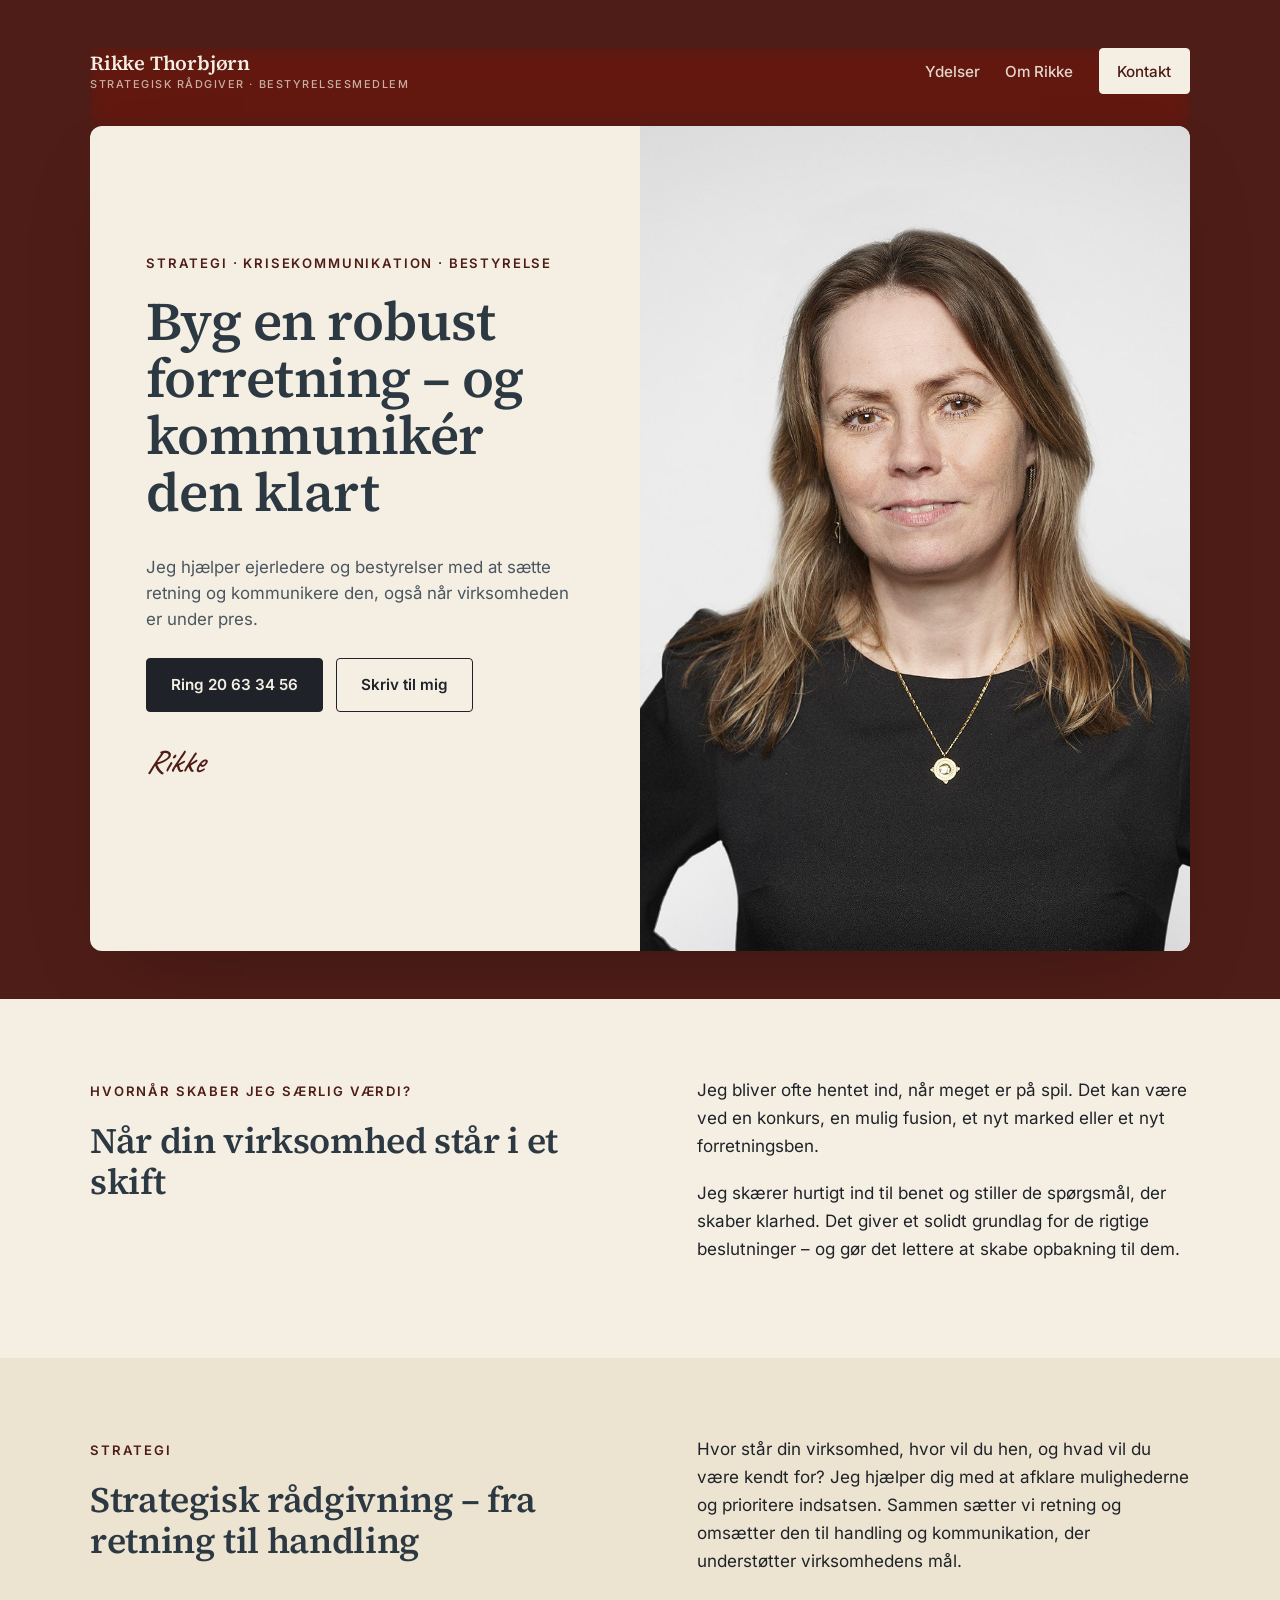
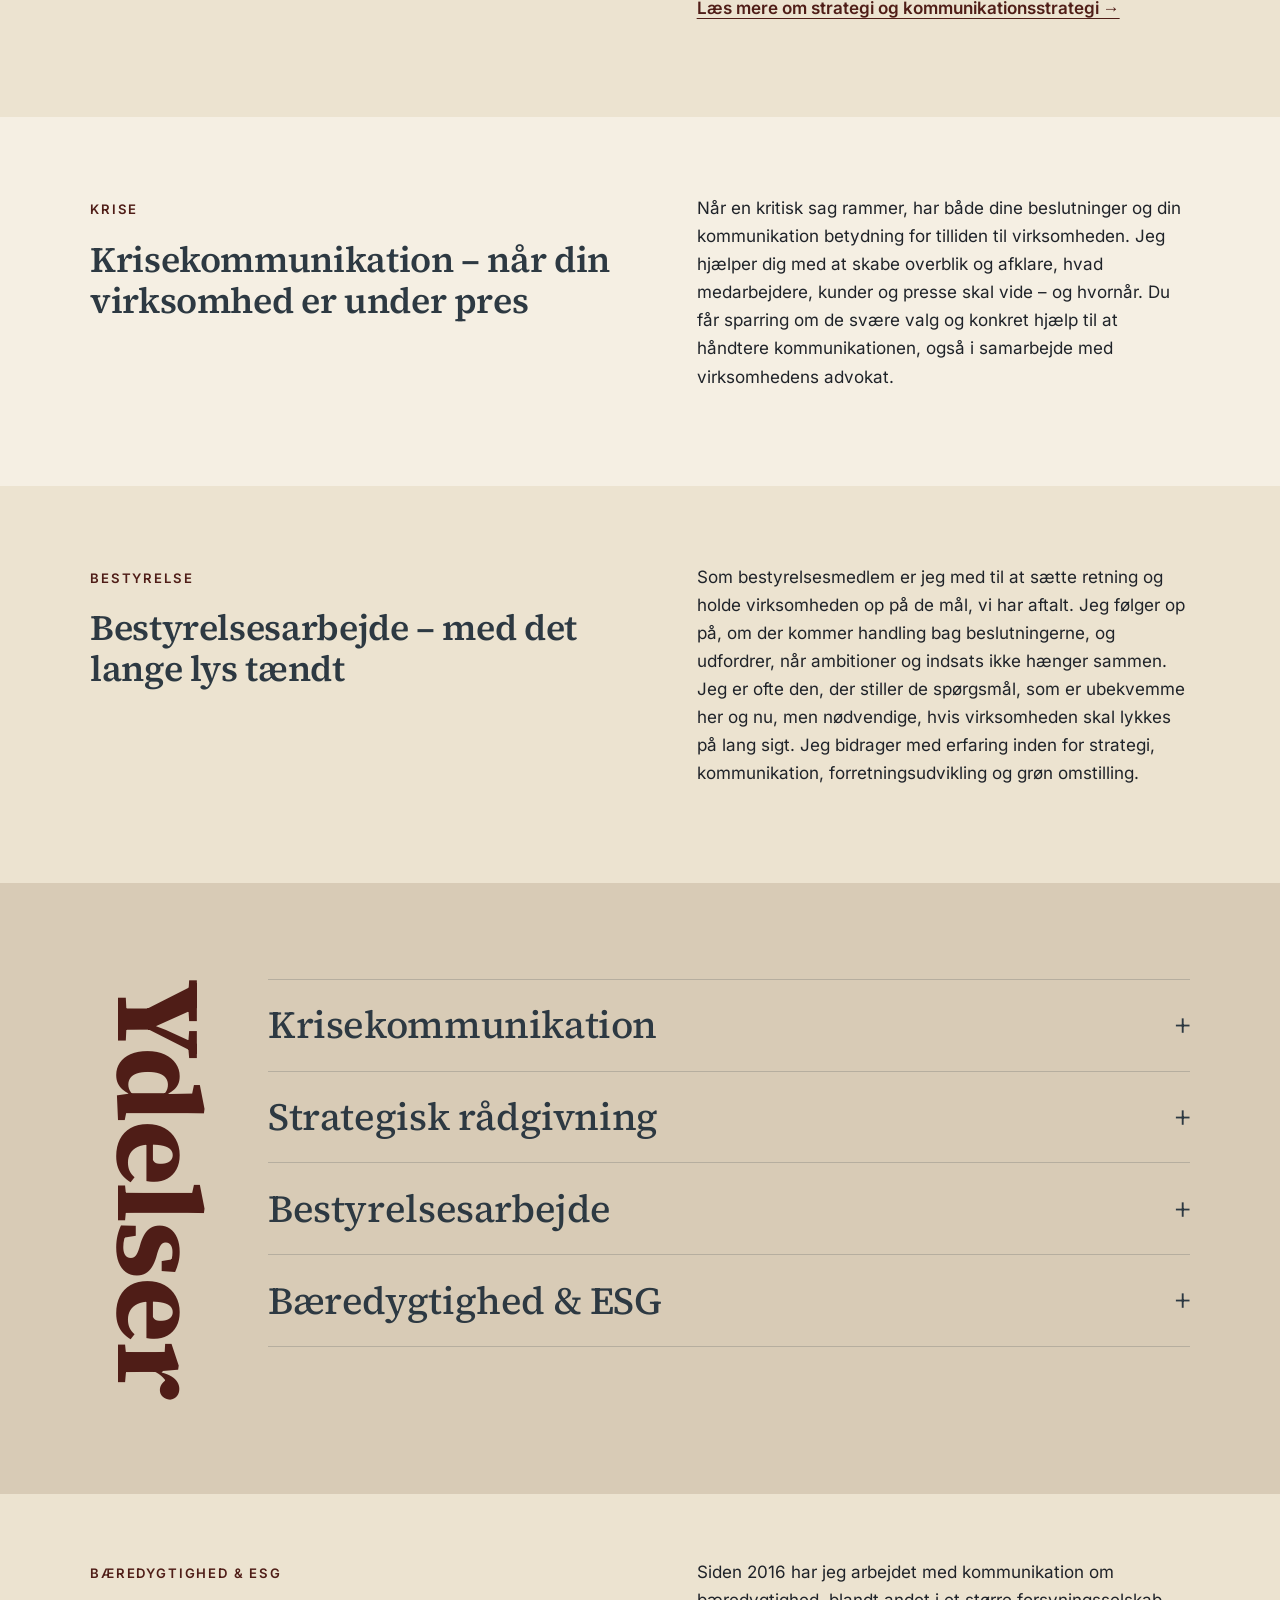
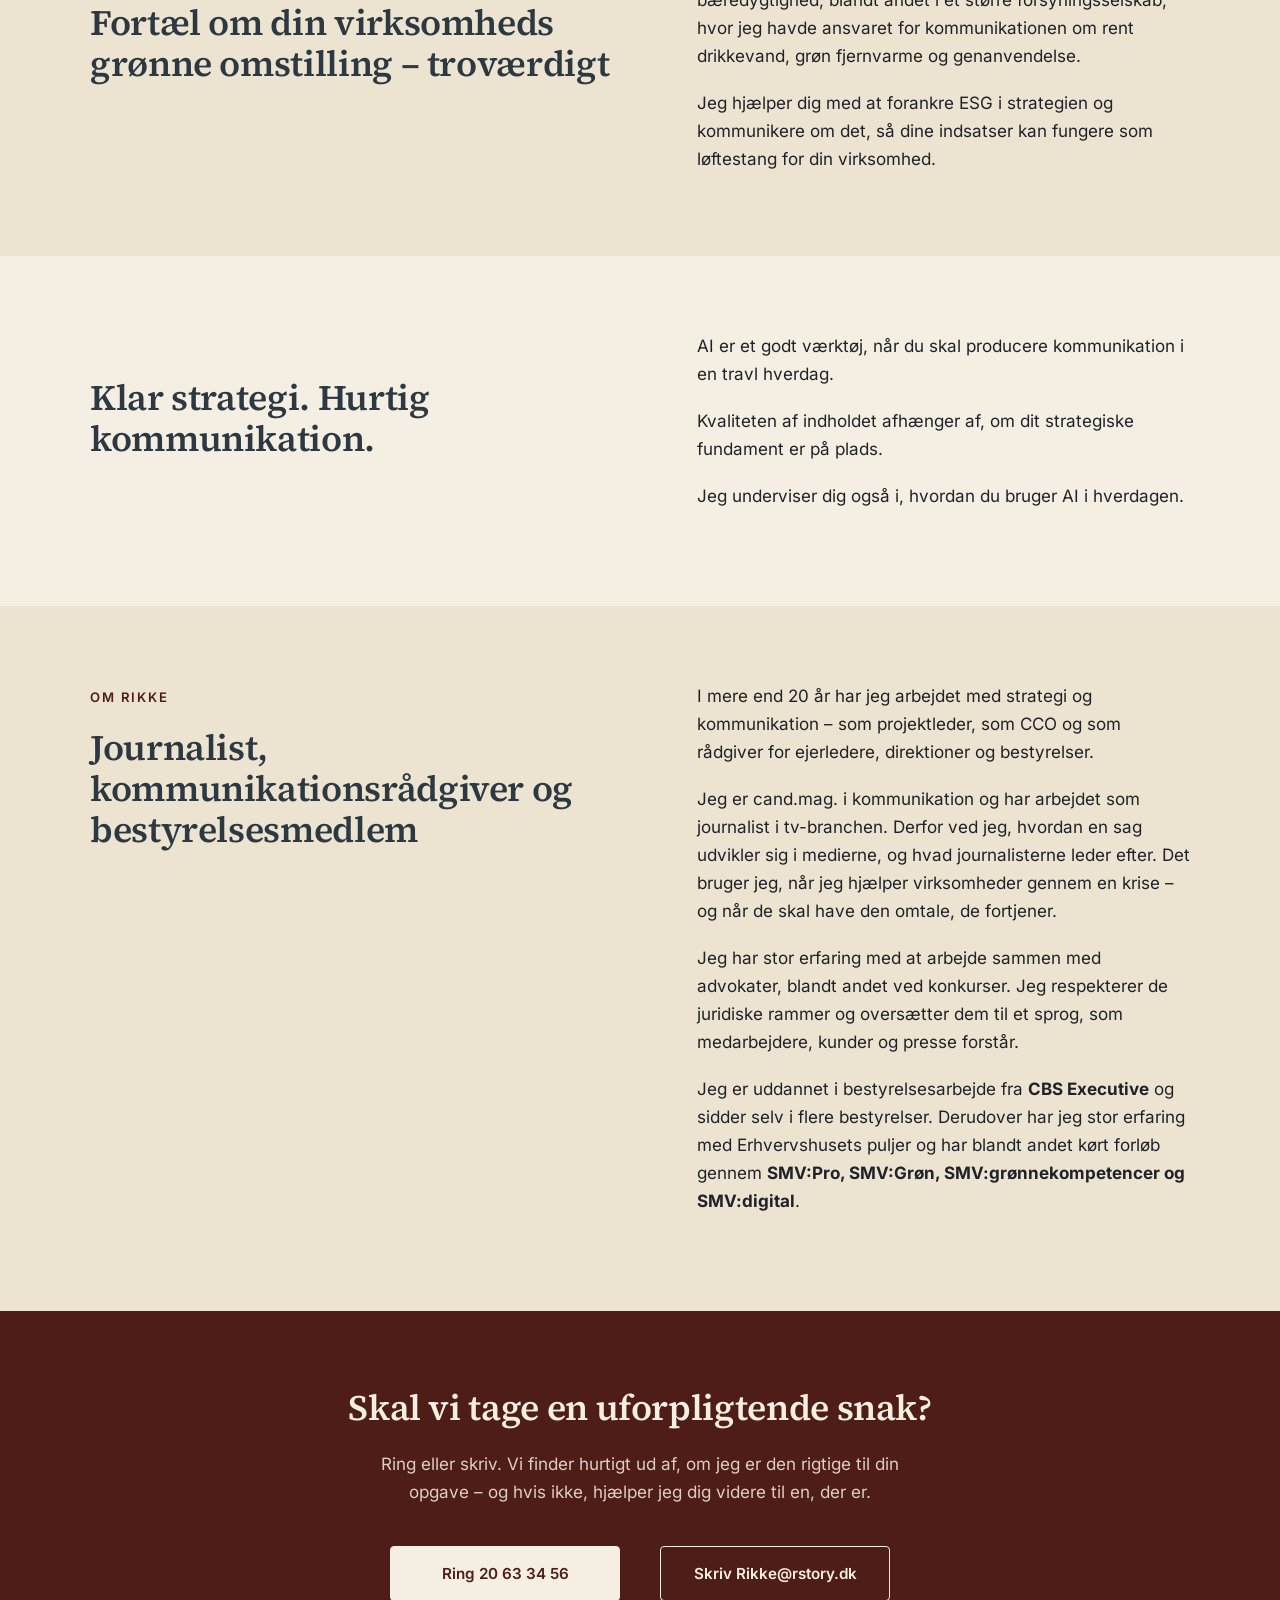
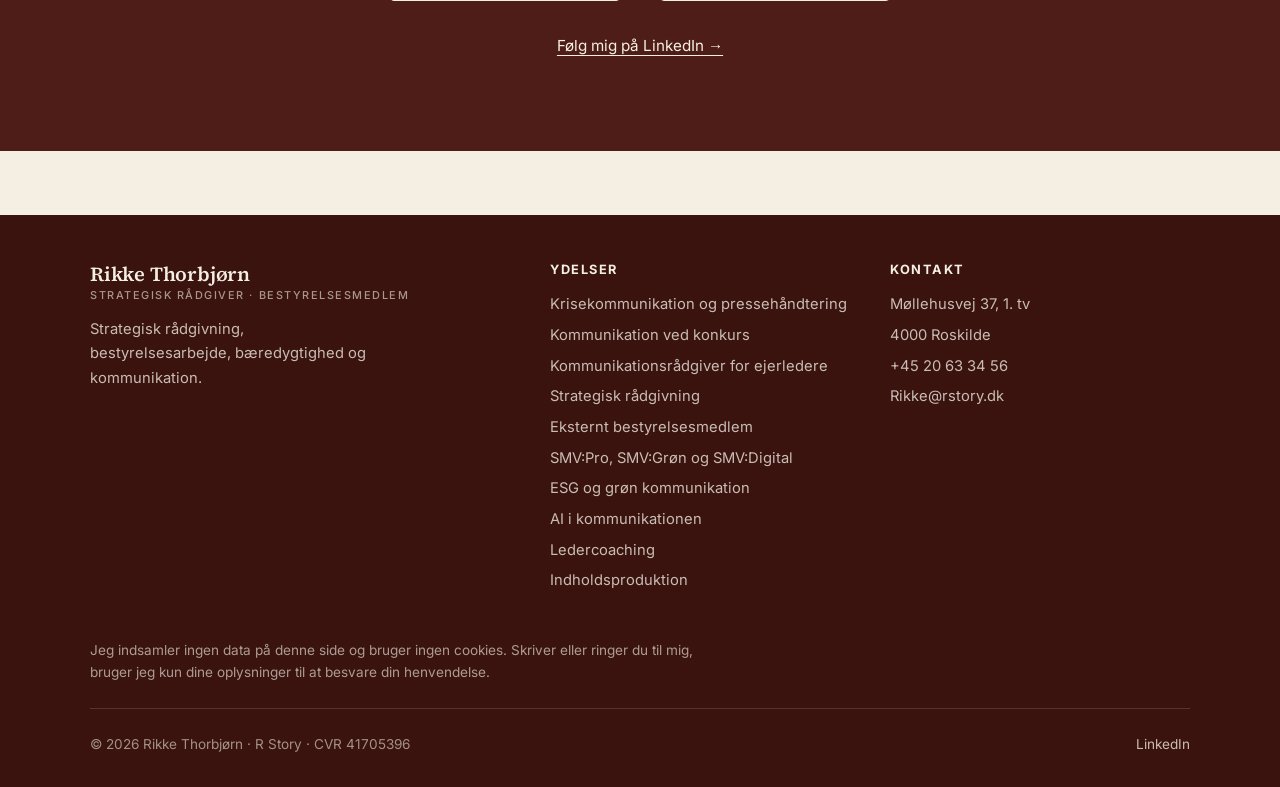
==== index.html @ bf460f79 "ændring af ydelser" ====
<!DOCTYPE html>
<html lang="da">
<head>
<meta charset="UTF-8">
<meta name="viewport" content="width=device-width, initial-scale=1.0">
<title>Rikke Thorbjørn – Kommunikationsrådgiver · Krisekommunikation · Bestyrelse</title>
<meta name="description" content="Kommunikationsrådgiver for ejerledere og bestyrelser. Strategi, krise- og pressehåndtering og kommunikation, der skaber retning og opbakning – også når virksomheden er under pres.">
<meta name="robots" content="index, follow">
<link rel="canonical" href="https://rstory.dk/">
<meta property="og:title" content="Rikke Thorbjørn – Kommunikationsrådgiver · Krisekommunikation · Bestyrelse">
<meta property="og:url" content="https://rstory.dk/">
<meta property="og:image" content="https://rstory.dk/images/rikke-portrait.jpg">
<meta property="og:image:alt" content="Rikke Thorbjørn, kommunikationsrådgiver">
<meta property="og:description" content="Jeg hjælper ejerledere og bestyrelser med at sætte retning og kommunikere den – også når virksomheden er under pres.">
<meta property="og:type" content="website">
<meta property="og:locale" content="da_DK">
<style>
@font-face{font-family:'Inter';font-style:normal;font-weight:400;font-display:swap;src:url(fonts/inter-latin-400-normal.woff2) format('woff2')}
@font-face{font-family:'Inter';font-style:normal;font-weight:500;font-display:swap;src:url(fonts/inter-latin-500-normal.woff2) format('woff2')}
@font-face{font-family:'Inter';font-style:normal;font-weight:600;font-display:swap;src:url(fonts/inter-latin-600-normal.woff2) format('woff2')}
@font-face{font-family:'Inter';font-style:normal;font-weight:700;font-display:swap;src:url(fonts/inter-latin-700-normal.woff2) format('woff2')}
@font-face{font-family:'Source Serif 4';font-style:normal;font-weight:400;font-display:swap;src:url(fonts/source-serif-4-latin-400-normal.woff2) format('woff2')}
@font-face{font-family:'Source Serif 4';font-style:normal;font-weight:500;font-display:swap;src:url(fonts/source-serif-4-latin-500-normal.woff2) format('woff2')}
@font-face{font-family:'Source Serif 4';font-style:normal;font-weight:600;font-display:swap;src:url(fonts/source-serif-4-latin-600-normal.woff2) format('woff2')}
@font-face{font-family:'Source Serif 4';font-style:normal;font-weight:700;font-display:swap;src:url(fonts/source-serif-4-latin-700-normal.woff2) format('woff2')}
@font-face{font-family:'Caveat';font-style:normal;font-weight:500;font-display:swap;src:url(fonts/caveat-latin-500-normal.woff2) format('woff2')}
@font-face{font-family:'Caveat';font-style:normal;font-weight:600;font-display:swap;src:url(fonts/caveat-latin-600-normal.woff2) format('woff2')}
</style>
<link rel="stylesheet" href="styles.css">
<script type="application/ld+json">
{
  "@context": "https://schema.org",
  "@type": "Person",
  "name": "Rikke Thorbjørn",
  "jobTitle": "Kommunikationsrådgiver og bestyrelsesmedlem",
  "description": "Kommunikationsrådgiver for ejerledere og bestyrelser. Strategi, krisekommunikation, pressehåndtering og kommunikation – også når virksomheden er under pres.",
  "url": "https://rstory.dk/",
  "image": "https://rstory.dk/images/rikke-portrait.jpg",
  "telephone": "+45 20 63 34 56",
  "email": "Rikke@rstory.dk",
  "address": {
    "@type": "PostalAddress",
    "streetAddress": "Møllehusvej 37, 1. tv",
    "addressLocality": "Roskilde",
    "postalCode": "4000",
    "addressCountry": "DK"
  },
  "worksFor": {
    "@type": "Organization",
    "name": "R Story",
    "taxID": "41705396",
    "url": "https://rstory.dk/"
  },
  "alumniOf": {
    "@type": "EducationalOrganization",
    "name": "Copenhagen Business School (CBS)"
  },
  "areaServed": "Danmark",
  "knowsAbout": [
    "Krisekommunikation",
    "Pressehåndtering",
    "Kommunikation ved konkurs",
    "Kommunikationsstrategi",
    "Strategisk rådgivning",
    "Bestyrelsesarbejde",
    "ESG",
    "Grøn kommunikation",
    "Ledercoaching",
    "Personlig branding",
    "Indholdsproduktion",
    "AI i kommunikation",
    "SMV:Pro",
    "SMV:Grøn",
    "SMV:Digital"
  ],
  "sameAs": [
    "https://www.linkedin.com/in/rikke-thorbj%C3%B8rn/"
  ]
}
</script>
<style>
.pillar details > summary{list-style:none;cursor:pointer;display:flex;align-items:center;justify-content:space-between;gap:1rem;padding:1.4rem 0;color:var(--teal);font-family:'Source Serif 4',serif;font-size:clamp(1.25rem,3.5vw,2.4rem);font-weight:500;letter-spacing:-.01em;line-height:1.2;transition:padding .25s ease,color .25s ease}
.pillar details > summary::-webkit-details-marker{display:none}
.pillar details > summary:hover{padding-left:1rem;color:var(--burgundy)}
.pillar details > summary:focus-visible{outline:2px solid var(--burgundy);outline-offset:4px}
.pillar details .pillar__arrow{transition:transform .25s ease;font-weight:300}
.pillar details[open] .pillar__arrow{transform:rotate(45deg)}
.subservices{list-style:none;margin:0 0 1.6rem;padding:0 0 0 clamp(0rem,2vw,1rem);display:grid;gap:.4rem}
.subservices a,.subservices div{display:block;padding:.8rem 1rem;border-radius:6px;background:rgba(245,239,227,.55);text-decoration:none;color:var(--ink);transition:background .2s ease}
.subservices a:hover{background:var(--cream)}
.subservices strong{display:block;font-family:'Source Serif 4',serif;font-size:1.15rem;font-weight:600;color:var(--teal)}

.subservices span{display:block;font-size:.92rem;color:var(--ink-soft)}
.hero-card__text h1{max-width:16ch}
</style>
<style>
/* Blød bevægelse ved scroll */
.js-reveal .rv{opacity:0;transform:translateY(22px);transition:opacity .8s ease,transform .8s cubic-bezier(.2,.7,.2,1)}
.js-reveal .rv.rv-in{opacity:1;transform:none}
.js-reveal .rv-d1{transition-delay:.12s}
.js-reveal .rv-d2{transition-delay:.24s}
@media (prefers-reduced-motion: reduce){.js-reveal .rv{opacity:1;transform:none;transition:none}}
</style>
</head>
<body>

<!-- BURGUNDY HERO with logo + nav inside -->
<section class="hero--burgundy">
  <div class="container">
    <header class="site-header" style="background:transparent; position:static; border:0;">
      <div class="site-header__inner" style="padding:0 0 2rem;">
        <a href="index.html" class="brand" aria-label="Rikke Thorbjørn - forside"><span class="brand__name">Rikke Thorbjørn</span><span class="brand__sub">Strategisk rådgiver · Bestyrelsesmedlem</span></a>
        <nav class="nav" aria-label="Primær navigation">
          <a href="#ydelser" style="color:rgba(250,246,236,.85);">Ydelser</a>
          <a href="#om" style="color:rgba(250,246,236,.85);">Om Rikke</a>
          <a href="#kontakt" class="btn btn--small" style="background:var(--cream); color:var(--accent); border-color:var(--cream);">Kontakt</a>
        </nav>
      </div>
    </header>

    <div class="hero-card">
      <div class="hero-card__text">
        <span class="eyebrow" style="color:var(--accent);">Strategi · Krisekommunikation · Bestyrelse</span>
        <h1>Byg en robust forretning – og kommunikér den klart</h1>
        <p class="hero__lede">
          Jeg hjælper ejerledere og bestyrelser med at sætte retning og kommunikere den, også når virksomheden er under pres.
        </p>
        <div class="hero__ctas">
          <a href="tel:+4520633456" class="btn">Ring 20 63 34 56</a>
          <a href="mailto:Rikke@rstory.dk" class="btn btn--ghost">Skriv til mig</a>
        </div>
        <p class="signature" style="margin-top:1.5rem;">Rikke</p>
      </div>
      <div class="hero-card__image">
        <img src="images/rikke-portrait.jpg" alt="Rikke Thorbjørn, kommunikationsrådgiver og bestyrelsesmedlem">
      </div>
    </div>
  </div>
</section>

<main>

  <!-- VÆRDIER -->
  <section style="background:var(--cream); padding: clamp(3.5rem, 6vw, 5.5rem) 0;">
    <div class="container two-col">
      <div>
        <span class="eyebrow">Hvornår skaber jeg særlig værdi?</span>
        <h2>Når din virksomhed står i et skift</h2>
      </div>
      <div>
        <p>Jeg bliver ofte hentet ind, når meget er på spil. Det kan være ved en konkurs, en mulig fusion, et nyt marked eller et nyt forretningsben.</p>
        <p>Jeg skærer hurtigt ind til benet og stiller de spørgsmål, der skaber klarhed. Det giver et solidt grundlag for de rigtige beslutninger – og gør det lettere at skabe opbakning til dem.</p>
      </div>
    </div>
  </section>

  <!-- STRATEGI -->
  <section style="background:var(--cream-warm); padding: clamp(3.5rem, 6vw, 5.5rem) 0;">
    <div class="container two-col">
      <div>
        <span class="eyebrow">Strategi</span>
        <h2>Strategisk rådgivning – fra retning til handling</h2>
      </div>
      <div>
        <p>Hvor står din virksomhed, hvor vil du hen, og hvad vil du være kendt for? Jeg hjælper dig med at afklare mulighederne og prioritere indsatsen. Sammen sætter vi retning og omsætter den til handling og kommunikation, der understøtter virksomhedens mål.</p>
        <p><a href="strategi.html" style="color:var(--burgundy); font-weight:600; text-underline-offset:4px;">Læs mere om strategi og kommunikationsstrategi →</a></p>
      </div>
    </div>
  </section>

  <!-- KRISE -->
  <section style="background:var(--cream); padding: clamp(3.5rem, 6vw, 5.5rem) 0;">
    <div class="container two-col">
      <div>
        <span class="eyebrow">Krise</span>
        <h2>Krisekommunikation – når din virksomhed er under pres</h2>
      </div>
      <div>
        <p>Når en kritisk sag rammer, har både dine beslutninger og din kommunikation betydning for tilliden til virksomheden. Jeg hjælper dig med at skabe overblik og afklare, hvad medarbejdere, kunder og presse skal vide – og hvornår. Du får sparring om de svære valg og konkret hjælp til at håndtere kommunikationen, også i samarbejde med virksomhedens advokat.</p>
      </div>
    </div>
  </section>

  <!-- BESTYRELSE -->
  <section style="background:var(--cream-warm); padding: clamp(3.5rem, 6vw, 5.5rem) 0;">
    <div class="container two-col">
      <div>
        <span class="eyebrow">Bestyrelse</span>
        <h2>Bestyrelsesarbejde – med det lange lys tændt</h2>
      </div>
      <div>
        <p>Som bestyrelsesmedlem er jeg med til at sætte retning og holde virksomheden op på de mål, vi har aftalt. Jeg følger op på, om der kommer handling bag beslutningerne, og udfordrer, når ambitioner og indsats ikke hænger sammen. Jeg er ofte den, der stiller de spørgsmål, som er ubekvemme her og nu, men nødvendige, hvis virksomheden skal lykkes på lang sigt. Jeg bidrager med erfaring inden for strategi, kommunikation, forretningsudvikling og grøn omstilling.</p>
      </div>
    </div>
  </section>

  <!-- PILLARS: 4 strategiske søjler -->
  <section id="ydelser" class="pillars-section">
    <div class="container">
      <div class="pillars-section__inner">
        <h2 class="pillars-section__label">Ydelser</h2>
        <ul class="pillars" role="list">
          <li class="pillar">
            <details>
              <summary>
                <span>Krisekommunikation</span>
                <span class="pillar__arrow" aria-hidden="true">+</span>
              </summary>
              <ul class="subservices" role="list"><li><div><strong>Krisehåndtering</strong><span>Konkurser, pressesager og omdømme – i tæt samarbejde med advokater</span></div></li></ul>
            </details>
          </li>
          <li class="pillar">
            <details>
              <summary>
                <span>Strategisk rådgivning</span>
                <span class="pillar__arrow" aria-hidden="true">+</span>
              </summary>
              <ul class="subservices" role="list"><li><div><strong>Rådgivning ved større skift</strong><span>Risiko for konkurs, mulighed for fusion eller fx nye markeder</span></div></li><li><a href="strategi.html"><strong>Strategi</strong><span>Strategisk fundament og kommunikationsstrategi</span></a></li><li><div><strong>Presse og omtale</strong><span>Pressestrategi og historier, der giver din virksomhed synlighed i medierne</span></div></li><li><div><strong>Indholdsproduktion</strong><span>Tekster, video og hjemmesider i høj kvalitet – hurtigt med AI</span></div></li><li><div><strong>Ledercoaching &amp; personlig branding</strong><span>Sparring om svære beslutninger, din rolle som leder, lederkommunikation og din personlige profil</span></div></li></ul>
            </details>
          </li>
          <li class="pillar">
            <details>
              <summary>
                <span>Bestyrelsesarbejde</span>
                <span class="pillar__arrow" aria-hidden="true">+</span>
              </summary>
              <ul class="subservices" role="list"><li><div><strong>Bestyrelsesarbejde</strong><span>Strategi, krisehåndtering og kommunikation mellem bestyrelse, direktion og ejere</span></div></li></ul>
            </details>
          </li>
          <li class="pillar">
            <details>
              <summary>
                <span>Bæredygtighed &amp; ESG</span>
                <span class="pillar__arrow" aria-hidden="true">+</span>
              </summary>
              <ul class="subservices" role="list"><li><div><strong>ESG-rapportering</strong><span>ESG som strategi og kommunikation</span></div></li><li><div><strong>Grøn kommunikation</strong><span>Troværdig kommunikation om bæredygtighed – uden greenwashing</span></div></li></ul>
            </details>
          </li>
        </ul>
      </div>
    </div>
  </section>

  <!-- ESG TEASER -->
  <section style="background:var(--cream-warm); padding: clamp(3rem, 5vw, 4.5rem) 0;">
    <div class="container two-col">
      <div>
        <span class="eyebrow">Bæredygtighed &amp; ESG</span>
        <h2>Fortæl om din virksomheds grønne omstilling – troværdigt</h2>
      </div>
      <div>
        <p>Siden 2016 har jeg arbejdet med kommunikation om bæredygtighed, blandt andet i et større forsyningsselskab, hvor jeg havde ansvaret for kommunikationen om rent drikkevand, grøn fjernvarme og genanvendelse.</p>
        <p>Jeg hjælper dig med at forankre ESG i strategien og kommunikere om det, så dine indsatser kan fungere som løftestang for din virksomhed.</p>
      </div>
    </div>
  </section>

  <!-- AI -->
  <section style="background:var(--cream); padding: clamp(3.5rem, 6vw, 5.5rem) 0;">
    <div class="container two-col">
      <div>
        <span class="eyebrow">Kommunikation med AI</span>
        <h2>Klar strategi. Hurtig kommunikation.</h2>
      </div>
      <div>
        <p>AI er et godt værktøj, når du skal producere kommunikation i en travl hverdag.</p>
        <p>Kvaliteten af indholdet afhænger af, om dit strategiske fundament er på plads.</p>
        <p>Jeg underviser dig også i, hvordan du bruger AI i hverdagen.</p>
      </div>
    </div>
  </section>

  <!-- OM RIKKE -->
  <section id="om" style="background:var(--cream-warm); padding: clamp(3.5rem, 6vw, 5.5rem) 0;">
    <div class="container two-col">
      <div>
        <span class="eyebrow">Om Rikke</span>
        <h2>Journalist, kommunikationsrådgiver og bestyrelsesmedlem</h2>
      </div>
      <div>
        <p>I mere end 20 år har jeg arbejdet med strategi og kommunikation – som projektleder, som CCO og som rådgiver for ejerledere, direktioner og bestyrelser.</p>
        <p>Jeg er cand.mag. i kommunikation og har arbejdet som journalist i tv-branchen. Derfor ved jeg, hvordan en sag udvikler sig i medierne, og hvad journalisterne leder efter. Det bruger jeg, når jeg hjælper virksomheder gennem en krise – og når de skal have den omtale, de fortjener.</p>
        <p>Jeg har stor erfaring med at arbejde sammen med advokater, blandt andet ved konkurser. Jeg respekterer de juridiske rammer og oversætter dem til et sprog, som medarbejdere, kunder og presse forstår.</p>
        <p>Jeg er uddannet i bestyrelsesarbejde fra <strong>CBS Executive</strong> og sidder selv i flere bestyrelser. Derudover har jeg stor erfaring med Erhvervshusets puljer og har blandt andet kørt forløb gennem <strong>SMV:Pro, SMV:Grøn, SMV:grønnekompetencer og SMV:digital</strong>.</p>
      </div>
    </div>
  </section>

  <!-- CTA -->
  <section id="kontakt" class="cta-burgundy">
    <div class="container" style="text-align:center;">
      <h2>Skal vi tage en uforpligtende snak?</h2>
      <p style="max-width:50ch; margin:0 auto 2rem;">Ring eller skriv. Vi finder hurtigt ud af, om jeg er den rigtige til din opgave – og hvis ikke, hjælper jeg dig videre til en, der er.</p>
      <div style="display:flex; flex-wrap:wrap; justify-content:center; gap:1.5rem 2.5rem; margin-top:2.5rem;">
        <a href="tel:+4520633456" class="btn" style="min-width:230px; text-align:center;">Ring 20 63 34 56</a>
        <a href="mailto:Rikke@rstory.dk" class="btn btn--ghost" style="min-width:230px; text-align:center; background:transparent; color:var(--cream); border-color:var(--cream);">Skriv Rikke@rstory.dk</a>
      </div>
      <p style="margin-top:2rem; font-size:.95rem;"><a href="https://www.linkedin.com/in/rikke-thorbj%C3%B8rn/" style="color:var(--cream); text-underline-offset:4px;">Følg mig på LinkedIn →</a></p>
    </div>
  </section>

</main>

<footer class="footer footer--burgundy">
  <div class="container">
    <div class="footer__grid">
      <div>
        <a href="index.html" class="brand" aria-label="Rikke Thorbjørn - forside"><span class="brand__name">Rikke Thorbjørn</span><span class="brand__sub">Strategisk rådgiver · Bestyrelsesmedlem</span></a>
        <p style="margin-top:1rem;max-width:32ch;">Strategisk rådgivning, bestyrelsesarbejde, bæredygtighed og kommunikation.</p>
      </div>
      <div>
        <h4>Ydelser</h4>
        <ul>
          <li>Krisekommunikation og pressehåndtering</li>
          <li>Kommunikation ved konkurs</li>
          <li>Kommunikationsrådgiver for ejerledere</li>
          <li>Strategisk rådgivning</li>
          <li>Eksternt bestyrelsesmedlem</li>
          <li>SMV:Pro, SMV:Grøn og SMV:Digital</li>
          <li>ESG og grøn kommunikation</li>
          <li>AI i kommunikationen</li>
          <li>Ledercoaching</li>
          <li>Indholdsproduktion</li>
        </ul>
      </div>
      <div>
        <h4>Kontakt</h4>
        <ul>
          <li>Møllehusvej 37, 1. tv</li>
          <li>4000 Roskilde</li>
          <li><a href="tel:+4520633456">+45 20 63 34 56</a></li>
          <li><a href="mailto:Rikke@rstory.dk">Rikke@rstory.dk</a></li>
        </ul>
      </div>
    </div>
    <p style="font-size:.85rem; color:rgba(250,246,236,.6); max-width:70ch; margin:0 0 1.5rem;">Jeg indsamler ingen data på denne side og bruger ingen cookies. Skriver eller ringer du til mig, bruger jeg kun dine oplysninger til at besvare din henvendelse.</p>
    <div class="footer__bottom">
      <span>© <span id="yr">2026</span> Rikke Thorbjørn · R Story · CVR 41705396</span>
      <span><a href="https://www.linkedin.com/in/rikke-thorbj%C3%B8rn/">LinkedIn</a></span>
    </div>
  </div>
</footer>

<script>document.getElementById('yr').textContent = new Date().getFullYear();</script>
<script>
(function(){
  if(!('IntersectionObserver' in window)) return;
  document.documentElement.classList.add('js-reveal');
  var sel=[
    ['main .eyebrow, .hero-card .eyebrow',''],
    ['h1, main h2, .pillar','']
  ];
  var els=[];
  sel.forEach(function(s){document.querySelectorAll(s[0]).forEach(function(el){
    if(el.closest('footer')||el.classList.contains('rv'))return;
    el.classList.add('rv'); if(s[1]) el.classList.add(s[1]); els.push(el);});});
  var io=new IntersectionObserver(function(entries){entries.forEach(function(e){
    if(e.isIntersecting){e.target.classList.add('rv-in'); io.unobserve(e.target);}});},
    {threshold:0.15, rootMargin:'0px 0px -40px 0px'});
  els.forEach(function(el){io.observe(el);});
})();
</script>
</body>
</html>
---- styles.css ----
/* =========================================================
   R Story – stylesheet
   Direkte rådgivning, kommunikation og bestyrelsesarbejde
   ========================================================= */

:root {
  /* Farver fra design 3 oplæg */
  --burgundy:    #4F1D17;        /* Den dybe oxblood baggrundsfarve */
  --burgundy-dark: #3a130e;
  --teal:        #2D3942;        /* Mørk teal/blågrå – brugt på overskrifter inde i lyse områder */
  --teal-soft:   #4a5660;
  --taupe:       #D8CBB6;        /* Den dustede warm taupe – pillar section baggrund */
  --taupe-deep:  #C9BBA3;
  --cream:       #F5EFE3;        /* Lys cream – kort, indhold */
  --cream-warm:  #ECE3D0;
  --ink:         #1f2329;
  --ink-soft:    #4a5660;
  --muted:       #777b82;
  --line:        #e0d8c8;

  /* Aliases brugt af eksisterende komponenter */
  --accent:      var(--burgundy);
  --accent-dark: var(--burgundy-dark);
  --accent-soft: #efe4e0;
  --accent-mid:  #6e2e25;

  --max:        1180px;
  --gap:        clamp(1.25rem, 2vw, 2rem);
  --radius:     4px;
  --shadow-sm:  0 1px 2px rgba(20,20,30,.04);
  --shadow-md:  0 12px 40px -16px rgba(60,20,20,.18);
}

* { box-sizing: border-box; }

html { scroll-behavior: smooth; }

body {
  margin: 0;
  font-family: 'Inter', -apple-system, BlinkMacSystemFont, 'Segoe UI', sans-serif;
  font-size: 17px;
  line-height: 1.65;
  color: var(--ink);
  background: var(--cream);
  -webkit-font-smoothing: antialiased;
  text-rendering: optimizeLegibility;
}

img { max-width: 100%; display: block; }

a {
  color: var(--accent-dark);
  text-decoration-thickness: 1px;
  text-underline-offset: 3px;
}
a:hover { color: var(--ink); }

h1, h2, h3, h4 {
  font-family: 'Source Serif 4', 'Georgia', serif;
  font-weight: 600;
  letter-spacing: -0.01em;
  line-height: 1.15;
  color: var(--teal);
  margin: 0 0 .6em;
}

h1 { font-size: clamp(2.3rem, 4.4vw, 3.6rem); }
h2 { font-size: clamp(1.7rem, 2.8vw, 2.3rem); }
h3 { font-size: 1.25rem; font-weight: 600; }

p { margin: 0 0 1.1em; }

.eyebrow {
  font-family: 'Inter', sans-serif;
  font-size: .82rem;
  font-weight: 600;
  letter-spacing: .14em;
  text-transform: uppercase;
  color: var(--accent);
  margin-bottom: 1.1rem;
  display: inline-block;
}

.container {
  max-width: var(--max);
  margin: 0 auto;
  padding: 0 clamp(1.25rem, 4vw, 2.5rem);
}

/* ---------- HEADER ---------- */
.site-header {
  position: sticky;
  top: 0;
  z-index: 50;
  background: rgba(250,247,241,.92);
  backdrop-filter: saturate(150%) blur(10px);
  border-bottom: 1px solid var(--line);
}

.site-header__inner {
  display: flex;
  align-items: center;
  justify-content: space-between;
  padding: 1.1rem 0;
}

.brand {
  display: inline-flex;
  flex-direction: column;
  align-items: flex-start;
  font-family: 'Source Serif 4', serif;
  font-weight: 600;
  font-size: 1.25rem;
  color: var(--teal);
  text-decoration: none;
  letter-spacing: -.01em;
  line-height: 1.15;
}
.brand__name { display: block; }
.brand__sub {
  display: block;
  font-family: 'Inter', sans-serif;
  font-size: .68rem;
  font-weight: 500;
  letter-spacing: .14em;
  text-transform: uppercase;
  color: var(--muted);
  margin-top: .15rem;
}
.brand:hover { color: var(--burgundy); }

/* Brand color overrides on burgundy backgrounds */
.hero--burgundy .brand { color: var(--cream); }
.hero--burgundy .brand .brand__sub { color: rgba(245,239,227,.7); }
.hero--burgundy .brand:hover { color: #fff; }
.footer--burgundy .brand { color: var(--cream); }
.footer--burgundy .brand .brand__sub { color: rgba(245,239,227,.6); }

.nav { display: flex; gap: 1.6rem; align-items: center; }
.nav a {
  color: var(--ink-soft);
  text-decoration: none;
  font-size: .95rem;
  font-weight: 500;
}
.nav a:hover { color: var(--accent-dark); }

.btn {
  display: inline-block;
  padding: .85rem 1.5rem;
  background: var(--ink);
  color: var(--cream);
  border-radius: var(--radius);
  text-decoration: none;
  font-weight: 600;
  font-size: .95rem;
  border: 1px solid var(--ink);
  transition: transform .15s ease, background .2s ease;
}
.btn:hover { background: var(--accent-dark); border-color: var(--accent-dark); color: #fff; transform: translateY(-1px); }

.btn--ghost {
  background: transparent;
  color: var(--ink);
  border-color: var(--ink);
}
.btn--ghost:hover { background: var(--ink); color: var(--cream); }

.btn--small { padding: .6rem 1.1rem; font-size: .88rem; }

/* mobile nav: simple stacked when very small */
@media (max-width: 720px) {
  .nav { gap: 1rem; font-size: .9rem; }
  .nav a:not(.btn) { display: none; }
}

/* ---------- HERO ---------- */
.hero {
  padding: clamp(4rem, 8vw, 7rem) 0 clamp(3rem, 5vw, 5rem);
}
.hero__grid {
  display: grid;
  grid-template-columns: 1.5fr 1fr;
  gap: clamp(2rem, 5vw, 4rem);
  align-items: center;
}
@media (max-width: 800px) { .hero__grid { grid-template-columns: 1fr; } }
.hero h1 {
  max-width: 18ch;
}
.hero__lede {
  font-size: 1.2rem;
  line-height: 1.55;
  max-width: 56ch;
  color: var(--ink-soft);
  margin-bottom: 2rem;
}
.hero__ctas { display: flex; gap: .8rem; flex-wrap: wrap; }
@media (max-width: 480px) {
  .hero__ctas { flex-direction: column; align-items: stretch; }
  .hero__ctas .btn { text-align: center; min-height: 48px; display: inline-flex; align-items: center; justify-content: center; }
}
.hero__portrait {
  position: relative;
  border-radius: 8px;
  overflow: hidden;
  background: var(--accent-soft);
  aspect-ratio: 4/5;
  max-width: 380px;
  justify-self: center;
  box-shadow: var(--shadow-md);
}
.hero__portrait img {
  width: 100%;
  height: 100%;
  object-fit: cover;
  filter: grayscale(0%);
}

/* ---------- PORTRAIT (about page) ---------- */
.portrait-block {
  display: grid;
  grid-template-columns: 220px 1fr;
  gap: clamp(1.5rem, 3vw, 2.5rem);
  align-items: start;
  margin-bottom: 2rem;
}
@media (max-width: 700px) { .portrait-block { grid-template-columns: 1fr; max-width: 220px; } }
.portrait-block img {
  width: 100%;
  border-radius: 8px;
  display: block;
  box-shadow: var(--shadow-sm);
}
.portrait-block__cap {
  font-size: .82rem;
  color: var(--muted);
  margin-top: .6rem;
  font-style: italic;
}

/* ---------- SECTIONS ---------- */
section { padding: clamp(3rem, 6vw, 5.5rem) 0; }
.section--alt { background: var(--cream-warm); border-top: 1px solid var(--line); border-bottom: 1px solid var(--line); }

.section__head { max-width: 60ch; margin-bottom: 2.5rem; }
.section__head p { color: var(--ink-soft); font-size: 1.08rem; }

/* ---------- SERVICE CARDS ---------- */
.cards {
  display: grid;
  grid-template-columns: repeat(auto-fit, minmax(280px, 1fr));
  gap: 1.4rem;
}
.card {
  background: #fff;
  border: 1px solid var(--line);
  border-radius: 10px;
  padding: 2rem 1.8rem;
  text-decoration: none;
  color: inherit;
  display: flex;
  flex-direction: column;
  transition: transform .2s ease, box-shadow .25s ease, border-color .2s ease;
  box-shadow: var(--shadow-sm);
}
.card:hover {
  transform: translateY(-3px);
  box-shadow: var(--shadow-md);
  border-color: var(--accent);
}
.card__num {
  font-family: 'Source Serif 4', serif;
  font-size: .95rem;
  color: var(--accent);
  letter-spacing: .1em;
  margin-bottom: 1rem;
}
.card h3 { margin-bottom: .6rem; }
.card p { color: var(--ink-soft); font-size: .98rem; flex: 1; }
.card__more {
  margin-top: 1.2rem;
  font-weight: 600;
  font-size: .92rem;
  color: var(--accent-dark);
}

/* ---------- TWO COLUMN ---------- */
.two-col {
  display: grid;
  grid-template-columns: 1.1fr 1fr;
  gap: clamp(2rem, 5vw, 4rem);
  align-items: start;
}
@media (max-width: 800px) { .two-col { grid-template-columns: 1fr; } }

/* ---------- ARTICLE BODY ---------- */
.article {
  max-width: 70ch;
  margin: 0 auto;
}
.article h2 { margin-top: 2.4rem; }
.article h3 { margin-top: 1.8rem; font-family: 'Source Serif 4', serif; font-size: 1.35rem; }
.article ul { padding-left: 1.2rem; }
.article li { margin-bottom: .55rem; }

.article__lede {
  font-size: 1.25rem;
  line-height: 1.55;
  color: var(--ink-soft);
  border-left: 3px solid var(--accent);
  padding-left: 1.2rem;
  margin: 1.5rem 0 2.5rem;
}

/* ---------- QUOTE ---------- */
.quote {
  background: var(--accent-soft);
  border-radius: 14px;
  padding: clamp(2rem, 4vw, 3rem);
  max-width: 70ch;
  margin: 0 auto;
}
.quote blockquote {
  margin: 0 0 1.4rem;
  font-family: 'Source Serif 4', serif;
  font-size: clamp(1.2rem, 2vw, 1.45rem);
  line-height: 1.4;
  color: var(--ink);
}
.quote cite {
  font-style: normal;
  font-weight: 600;
  color: var(--accent-dark);
  font-size: .95rem;
}
.quote cite span { color: var(--muted); font-weight: 400; display: block; font-size: .88rem; margin-top: .15rem; }

/* ---------- CALLOUT ---------- */
.callout {
  border: 1px solid var(--line);
  border-left: 4px solid var(--accent);
  background: #fff;
  padding: 1.4rem 1.6rem;
  border-radius: 6px;
  margin: 2rem 0;
}
.callout p:last-child { margin-bottom: 0; }

/* ---------- LIST FEATURES ---------- */
.features {
  list-style: none;
  padding: 0;
  margin: 1.5rem 0;
  display: grid;
  gap: .9rem;
}
.features li {
  padding-left: 1.8rem;
  position: relative;
  color: var(--ink-soft);
}
.features li::before {
  content: "→";
  position: absolute;
  left: 0;
  top: 0;
  color: var(--accent);
  font-weight: 700;
}

/* ---------- CTA BLOCK ---------- */
.cta-block {
  background: var(--ink);
  color: var(--cream);
  padding: clamp(2.5rem, 5vw, 4rem);
  border-radius: 14px;
  margin: 4rem auto 0;
  max-width: var(--max);
  text-align: center;
}
.cta-block h2 { color: #fff; }
.cta-block p { color: rgba(250,247,241,.78); max-width: 50ch; margin-left: auto; margin-right: auto; }
.cta-block .btn {
  background: var(--cream);
  color: var(--ink);
  border-color: var(--cream);
}
.cta-block .btn:hover { background: var(--accent); color: #fff; border-color: var(--accent); }

/* ---------- FOOTER ---------- */
.footer {
  border-top: 1px solid var(--line);
  background: var(--cream-warm);
  padding: 3rem 0 2rem;
  margin-top: 4rem;
  font-size: .92rem;
  color: var(--ink-soft);
}
.footer__grid {
  display: grid;
  grid-template-columns: 1.4fr 1fr 1fr;
  gap: 2.5rem;
  margin-bottom: 2.5rem;
}
@media (max-width: 720px) { .footer__grid { grid-template-columns: 1fr; gap: 1.6rem; } }
.footer h4 {
  font-family: 'Inter', sans-serif;
  font-size: .8rem;
  font-weight: 700;
  text-transform: uppercase;
  letter-spacing: .12em;
  color: var(--ink);
  margin-bottom: .9rem;
}
.footer ul { list-style: none; padding: 0; margin: 0; }
.footer li { margin-bottom: .4rem; }
.footer a { color: var(--ink-soft); text-decoration: none; }
.footer a:hover { color: var(--accent-dark); }
.footer__bottom {
  border-top: 1px solid var(--line);
  padding-top: 1.5rem;
  display: flex;
  justify-content: space-between;
  flex-wrap: wrap;
  gap: 1rem;
  font-size: .85rem;
  color: var(--muted);
}

/* ---------- BREADCRUMB ---------- */
.breadcrumb {
  font-size: .85rem;
  color: var(--muted);
  margin-bottom: 1.2rem;
}
.breadcrumb a { color: var(--muted); text-decoration: none; }
.breadcrumb a:hover { color: var(--accent-dark); }

/* ---------- ARTICLE PAGE HEAD ---------- */
.page-head {
  padding: clamp(3rem, 6vw, 5rem) 0 clamp(1.5rem, 3vw, 2.5rem);
  border-bottom: 1px solid var(--line);
  background: var(--taupe);
  position: relative;
  overflow: hidden;
}
.page-head .container {
  position: relative;
  z-index: 2;
}

/* The signature giant word - recurring across pages */
.bigword {
  font-family: 'Source Serif 4', serif;
  font-weight: 700;
  font-size: clamp(3rem, 14vw, 11rem);
  letter-spacing: -.04em;
  line-height: .82;
  color: var(--burgundy);
  text-transform: capitalize;
  margin: 0;
  pointer-events: none;
  user-select: none;
  word-break: break-word;
  hyphens: auto;
}
.page-head .bigword {
  margin: 0 0 1.5rem -.06em;
  display: block;
}
.page-head h1 {
  max-width: 28ch;
  margin-top: .8rem;
  font-size: clamp(1.6rem, 4.5vw, 2.8rem);
}
.page-head .eyebrow { color: var(--burgundy); }
@media (max-width: 520px) {
  .bigword { font-size: clamp(2.6rem, 14vw, 4.5rem); line-height: .9; }
  .page-head { padding: clamp(2rem, 5vw, 3rem) 0 1.5rem; }
}

/* ---------- UTILITY ---------- */
.muted { color: var(--muted); }
.center { text-align: center; }
.mt-0 { margin-top: 0; }

/* =========================================================
   EDITORIAL ELEMENTS (design 3 inspired)
   ========================================================= */

/* Burgundy hero used on forsiden */
.hero--burgundy {
  background: var(--accent);
  color: var(--cream);
  padding: clamp(2rem, 4vw, 3rem) 0;
}
.hero--burgundy .site-header__inner { padding: 1.2rem 0; }
.hero--burgundy h1 { color: var(--cream); }
.hero--burgundy .eyebrow { color: rgba(250,246,236,.7); }
.hero--burgundy .hero__lede { color: rgba(250,246,236,.85); }

.hero-card {
  background: var(--cream);
  border-radius: 12px;
  overflow: hidden;
  display: grid;
  grid-template-columns: 1fr 1fr;
  align-items: stretch;
  margin: 0 auto;
  max-width: var(--max);
  box-shadow: 0 30px 80px -30px rgba(0,0,0,.25);
}
@media (max-width: 800px) {
  .hero-card {
    grid-template-columns: 1fr;
    grid-template-areas: "image" "text";
  }
  .hero-card__image { grid-area: image; min-height: 280px; }
  .hero-card__text { grid-area: text; }
}
.hero-card__text {
  padding: clamp(1.6rem, 5vw, 3.5rem);
  display: flex;
  flex-direction: column;
  justify-content: center;
}
.hero-card__text h1 {
  color: var(--teal);
  font-size: clamp(2.2rem, 4.5vw, 3.4rem);
  line-height: 1.05;
  max-width: 14ch;
}
.hero-card__text .hero__lede {
  color: var(--ink-soft);
  font-size: 1.05rem;
  max-width: 42ch;
  margin-bottom: 1.6rem;
}
.hero-card__image {
  background: var(--cream-deep);
  position: relative;
  min-height: 360px;
  overflow: hidden;
}
.hero-card__image img {
  width: 100%;
  height: 100%;
  object-fit: cover;
  object-position: center top;
}

/* Pillar list (design 3's signature element) */
.pillars-section {
  background: var(--taupe);
  padding: clamp(4rem, 8vw, 6rem) 0;
  position: relative;
  overflow: hidden;
}
.pillars-section__inner {
  display: grid;
  grid-template-columns: minmax(80px, 130px) 1fr;
  gap: clamp(2rem, 4vw, 3rem);
  align-items: start;
  position: relative;
}
@media (max-width: 700px) { .pillars-section__inner { grid-template-columns: 1fr; } }

.pillars-section__label {
  font-family: 'Source Serif 4', serif;
  writing-mode: vertical-rl;
  transform: rotate(180deg);
  font-size: clamp(4rem, 10vw, 7.5rem);
  font-weight: 700;
  letter-spacing: -.02em;
  color: var(--burgundy);
  line-height: 1;
  margin: 0;
  align-self: stretch;
  white-space: nowrap;
}
@media (max-width: 700px) {
  .pillars-section__label {
    writing-mode: horizontal-tb;
    transform: none;
    font-size: 2.5rem;
    margin-bottom: 1rem;
  }
}

.pillars {
  list-style: none;
  padding: 0;
  margin: 0;
  display: flex;
  flex-direction: column;
}
.pillar {
  border-bottom: 1px solid rgba(92,32,32,.18);
}
.pillar:first-child { border-top: 1px solid rgba(92,32,32,.18); }
.pillar { border-bottom-color: rgba(45,57,66,.2); }
.pillar:first-child { border-top-color: rgba(45,57,66,.2); }
.pillar a {
  display: flex;
  align-items: center;
  justify-content: space-between;
  gap: 1rem;
  padding: 1.4rem 0;
  text-decoration: none;
  color: var(--teal);
  font-family: 'Source Serif 4', serif;
  font-size: clamp(1.25rem, 3.5vw, 2.4rem);
  font-weight: 500;
  letter-spacing: -.01em;
  transition: padding .25s ease, color .25s ease;
  line-height: 1.2;
}
@media (max-width: 480px) {
  .pillar a { padding: 1.1rem 0; }
  .pillar__desc { font-size: .82rem; }
}
.pillar a:hover {
  padding-left: 1rem;
  color: var(--burgundy);
}
.pillar__arrow {
  font-size: 1.8rem;
  color: var(--teal);
  flex-shrink: 0;
  transition: transform .25s ease;
}
.pillar a:hover .pillar__arrow { transform: translateX(.4rem); }

.pillar__desc {
  display: block;
  font-family: 'Inter', sans-serif;
  font-size: .9rem;
  font-weight: 400;
  color: var(--ink-soft);
  margin-top: .25rem;
  letter-spacing: 0;
}

/* Signature element */
.signature {
  font-family: 'Caveat', 'Source Serif 4', cursive;
  font-style: italic;
  font-size: clamp(1.5rem, 4vw, 2rem);
  color: var(--burgundy);
  margin-top: -.25rem;
}

/* Burgundy CTA */
.cta-burgundy {
  background: var(--accent);
  color: var(--cream);
  padding: clamp(3rem, 6vw, 5rem) clamp(1.5rem, 4vw, 3rem);
  margin-top: 0;
}
.cta-burgundy h2 { color: var(--cream); }
.cta-burgundy p { color: rgba(250,246,236,.82); }
.cta-burgundy .btn {
  background: var(--cream);
  color: var(--accent);
  border-color: var(--cream);
}
.cta-burgundy .btn:hover {
  background: var(--accent-dark);
  color: var(--cream);
  border-color: var(--accent-dark);
}

/* Adjust footer to deep burgundy */
.footer--burgundy {
  background: var(--accent-dark);
  color: rgba(250,246,236,.75);
  border-top: none;
}
.footer--burgundy h4 { color: var(--cream); }
.footer--burgundy a { color: rgba(250,246,236,.75); }
.footer--burgundy a:hover { color: var(--cream); }
.footer--burgundy .footer__bottom { border-top-color: rgba(250,246,236,.15); color: rgba(250,246,236,.55); }
.footer--burgundy .brand { color: var(--cream); }
.footer--burgundy .brand img { filter: invert(1) brightness(2); }
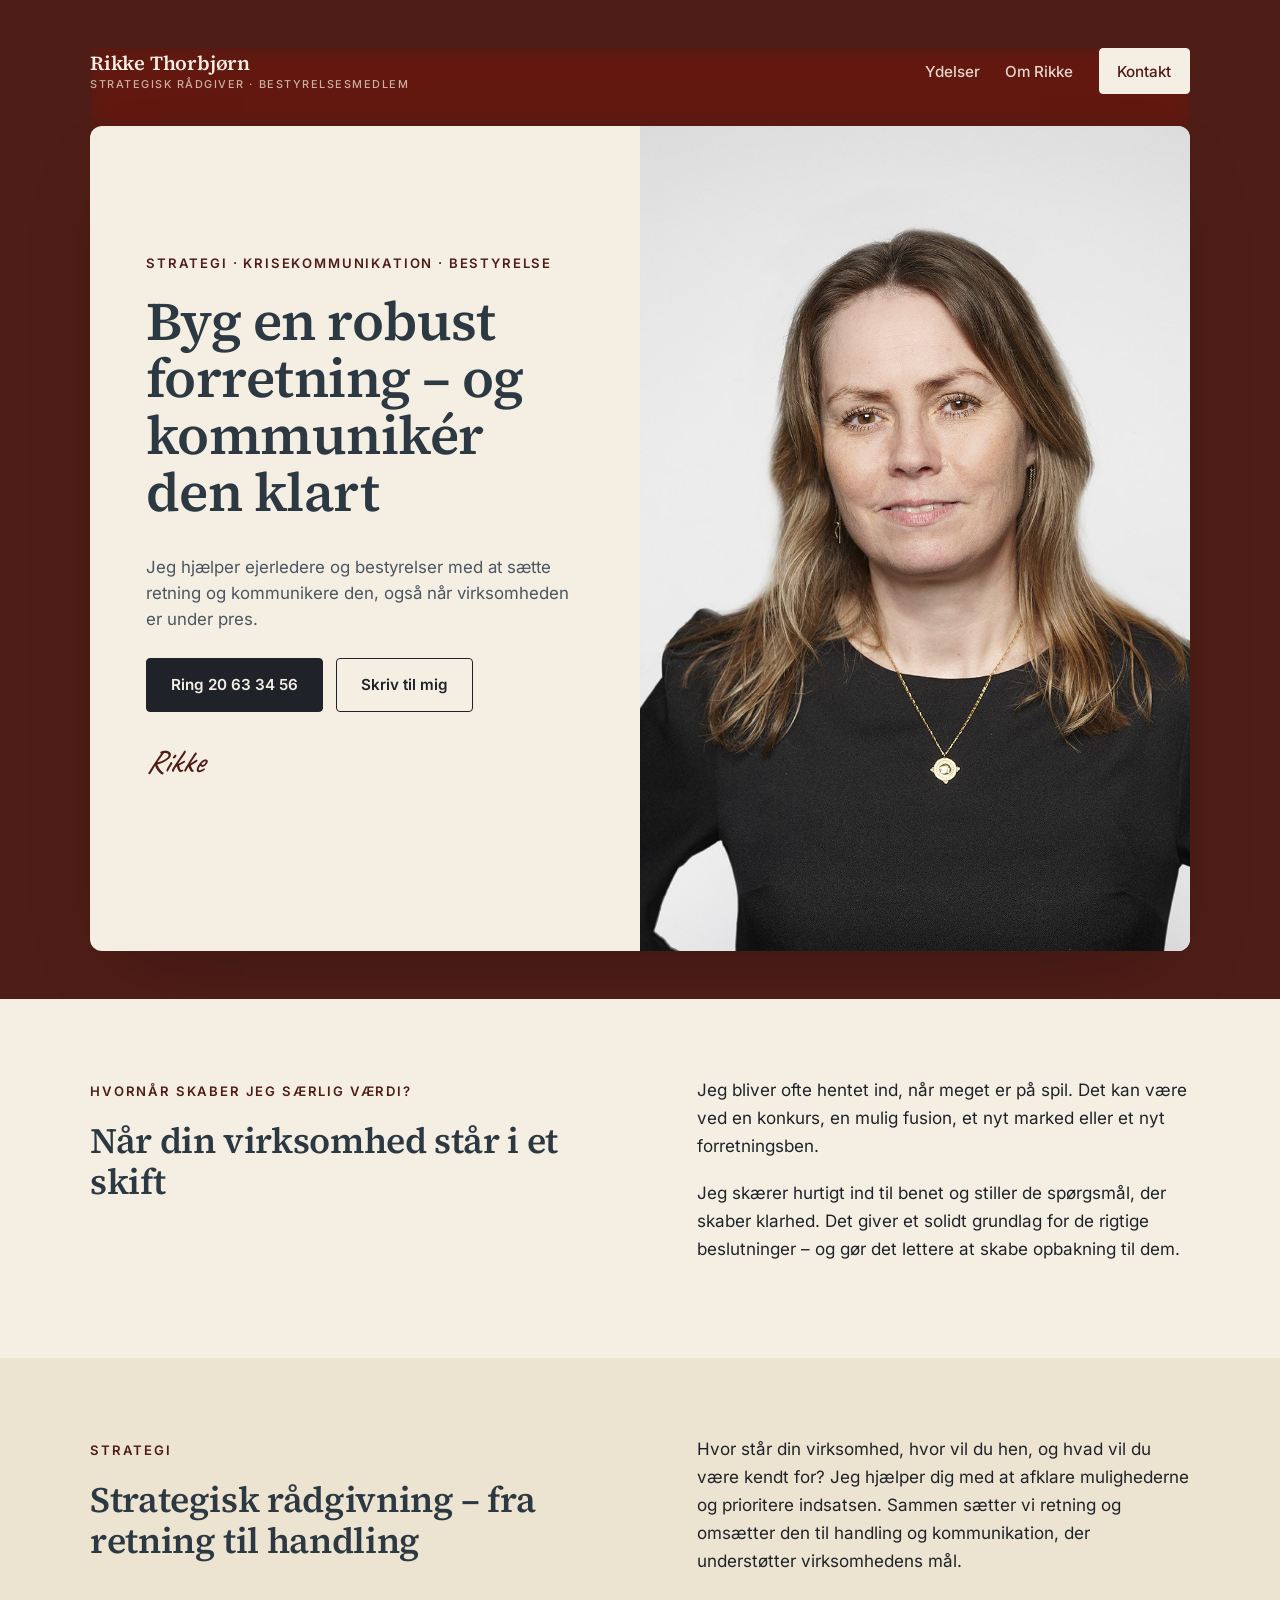
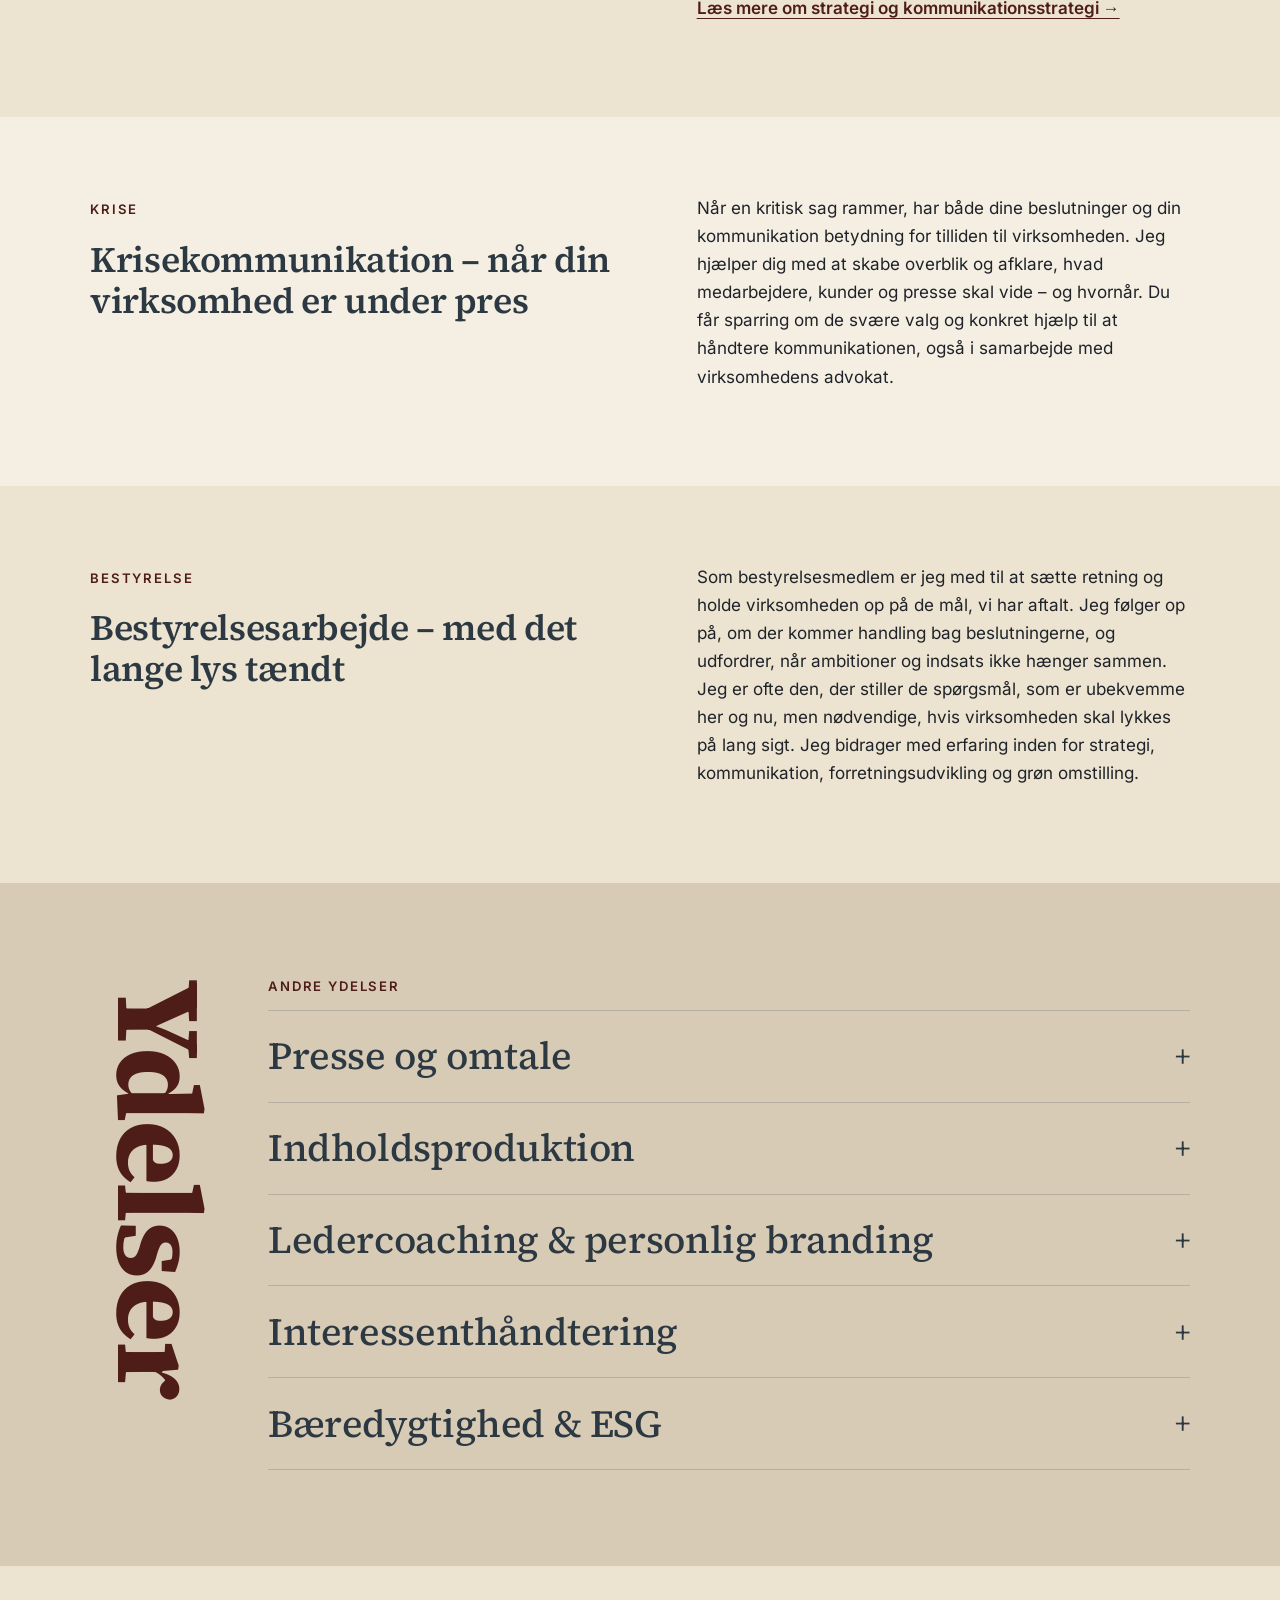
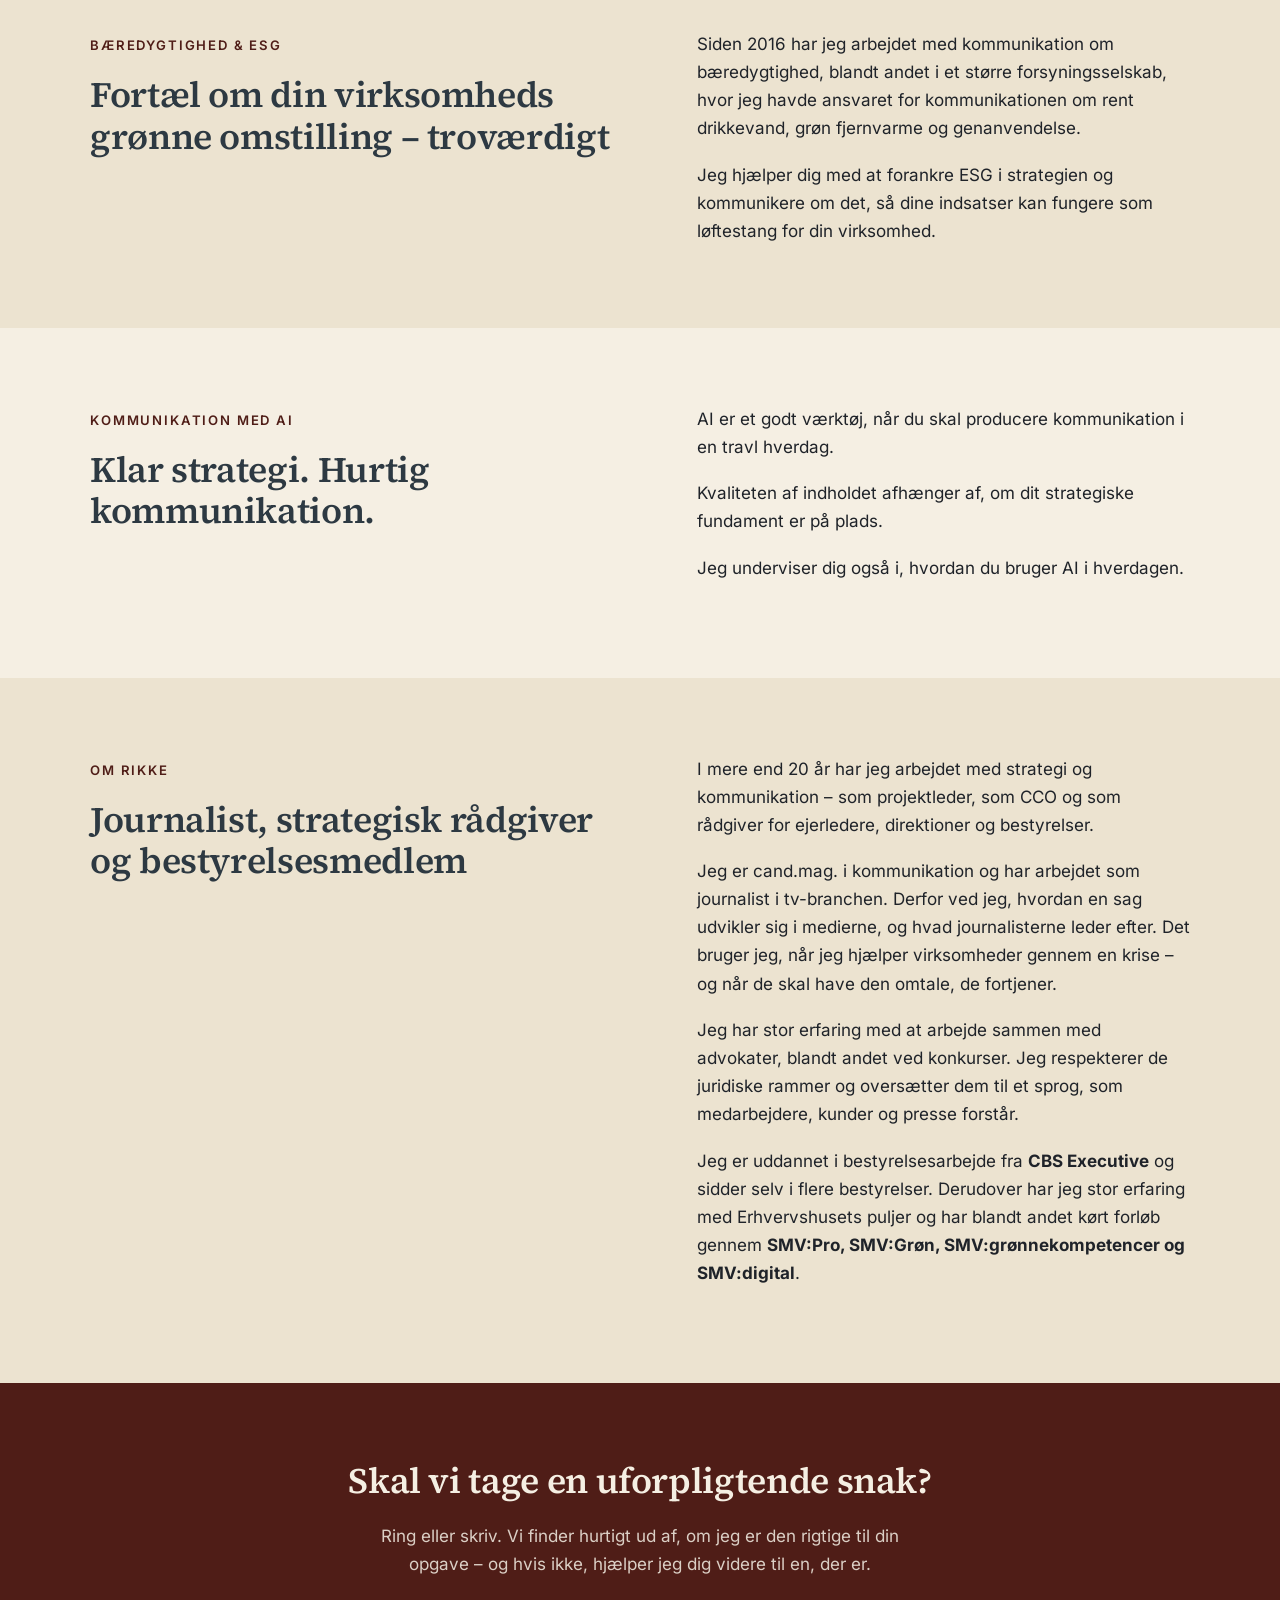
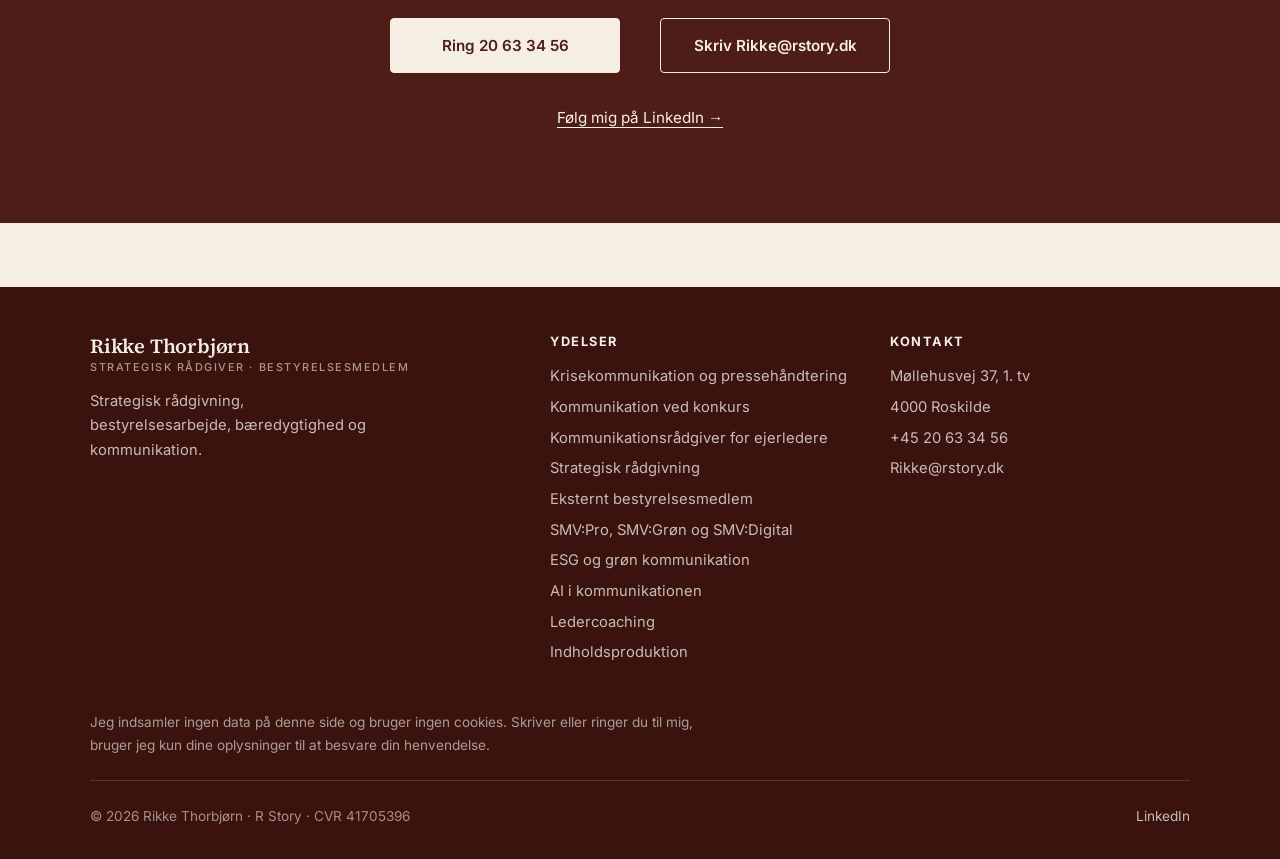
==== commit cdaee56e: "ny ydelses side" ====
--- a/index.html
+++ b/index.html
@@ -85,12 +85,16 @@
 .pillar details > summary:focus-visible{outline:2px solid var(--burgundy);outline-offset:4px}
 .pillar details .pillar__arrow{transition:transform .25s ease;font-weight:300}
 .pillar details[open] .pillar__arrow{transform:rotate(45deg)}
+.pillars-title{font-family:'Inter',sans-serif;font-size:.82rem;font-weight:600;letter-spacing:.14em;text-transform:uppercase;color:var(--accent);margin:0 0 1rem}
 .subservices{list-style:none;margin:0 0 1.6rem;padding:0 0 0 clamp(0rem,2vw,1rem);display:grid;gap:.4rem}
 .subservices a,.subservices div{display:block;padding:.8rem 1rem;border-radius:6px;background:rgba(245,239,227,.55);text-decoration:none;color:var(--ink);transition:background .2s ease}
 .subservices a:hover{background:var(--cream)}
 .subservices strong{display:block;font-family:'Source Serif 4',serif;font-size:1.15rem;font-weight:600;color:var(--teal)}
 
 .subservices span{display:block;font-size:.92rem;color:var(--ink-soft)}
+.pillar .subservices a{display:block;padding:.8rem 1rem;font-family:'Inter',sans-serif;font-size:1rem;font-weight:400;letter-spacing:0;line-height:1.6;color:var(--ink)}
+.pillar .subservices a:hover{padding-left:1rem;background:var(--cream);color:var(--ink)}
+.pillar .subservices a strong::after{content:" →";color:var(--burgundy)}
 .hero-card__text h1{max-width:16ch}
 </style>
 <style>
@@ -194,37 +198,48 @@
     </div>
   </section>
 
-  <!-- PILLARS: 4 strategiske søjler -->
+  <!-- ANDRE YDELSER -->
   <section id="ydelser" class="pillars-section">
     <div class="container">
       <div class="pillars-section__inner">
         <h2 class="pillars-section__label">Ydelser</h2>
+        <div>
+          <h3 class="pillars-title">Andre ydelser</h3>
         <ul class="pillars" role="list">
           <li class="pillar">
             <details>
               <summary>
-                <span>Krisekommunikation</span>
-                <span class="pillar__arrow" aria-hidden="true">+</span>
-              </summary>
-              <ul class="subservices" role="list"><li><div><strong>Krisehåndtering</strong><span>Konkurser, pressesager og omdømme – i tæt samarbejde med advokater</span></div></li></ul>
-            </details>
-          </li>
-          <li class="pillar">
-            <details>
-              <summary>
-                <span>Strategisk rådgivning</span>
-                <span class="pillar__arrow" aria-hidden="true">+</span>
-              </summary>
-              <ul class="subservices" role="list"><li><div><strong>Rådgivning ved større skift</strong><span>Risiko for konkurs, mulighed for fusion eller fx nye markeder</span></div></li><li><a href="strategi.html"><strong>Strategi</strong><span>Strategisk fundament og kommunikationsstrategi</span></a></li><li><div><strong>Presse og omtale</strong><span>Pressestrategi og historier, der giver din virksomhed synlighed i medierne</span></div></li><li><div><strong>Indholdsproduktion</strong><span>Tekster, video og hjemmesider i høj kvalitet – hurtigt med AI</span></div></li><li><div><strong>Ledercoaching &amp; personlig branding</strong><span>Sparring om svære beslutninger, din rolle som leder, lederkommunikation og din personlige profil</span></div></li></ul>
-            </details>
-          </li>
-          <li class="pillar">
-            <details>
-              <summary>
-                <span>Bestyrelsesarbejde</span>
-                <span class="pillar__arrow" aria-hidden="true">+</span>
-              </summary>
-              <ul class="subservices" role="list"><li><div><strong>Bestyrelsesarbejde</strong><span>Strategi, krisehåndtering og kommunikation mellem bestyrelse, direktion og ejere</span></div></li></ul>
+                <span>Presse og omtale</span>
+                <span class="pillar__arrow" aria-hidden="true">+</span>
+              </summary>
+              <ul class="subservices" role="list"><li><div><span>Pressestrategi og historier, der giver din virksomhed synlighed i medierne</span></div></li></ul>
+            </details>
+          </li>
+          <li class="pillar">
+            <details>
+              <summary>
+                <span>Indholdsproduktion</span>
+                <span class="pillar__arrow" aria-hidden="true">+</span>
+              </summary>
+              <ul class="subservices" role="list"><li><div><span>Tekster, video og hjemmesider i høj kvalitet – hurtigt med AI</span></div></li></ul>
+            </details>
+          </li>
+          <li class="pillar">
+            <details>
+              <summary>
+                <span>Ledercoaching &amp; personlig branding</span>
+                <span class="pillar__arrow" aria-hidden="true">+</span>
+              </summary>
+              <ul class="subservices" role="list"><li><div><span>Sparring om svære beslutninger, din rolle som leder, lederkommunikation og din personlige profil</span></div></li></ul>
+            </details>
+          </li>
+          <li class="pillar">
+            <details>
+              <summary>
+                <span>Interessenthåndtering</span>
+                <span class="pillar__arrow" aria-hidden="true">+</span>
+              </summary>
+              <ul class="subservices" role="list"><li><div><span>Dialogen med kommune, myndigheder, naboer og investorer – fx ved større projekter og forandringer</span></div></li></ul>
             </details>
           </li>
           <li class="pillar">
@@ -237,6 +252,7 @@
             </details>
           </li>
         </ul>
+        </div>
       </div>
     </div>
   </section>
@@ -275,7 +291,7 @@
     <div class="container two-col">
       <div>
         <span class="eyebrow">Om Rikke</span>
-        <h2>Journalist, kommunikationsrådgiver og bestyrelsesmedlem</h2>
+        <h2>Journalist, strategisk rådgiver og bestyrelsesmedlem</h2>
       </div>
       <div>
         <p>I mere end 20 år har jeg arbejdet med strategi og kommunikation – som projektleder, som CCO og som rådgiver for ejerledere, direktioner og bestyrelser.</p>
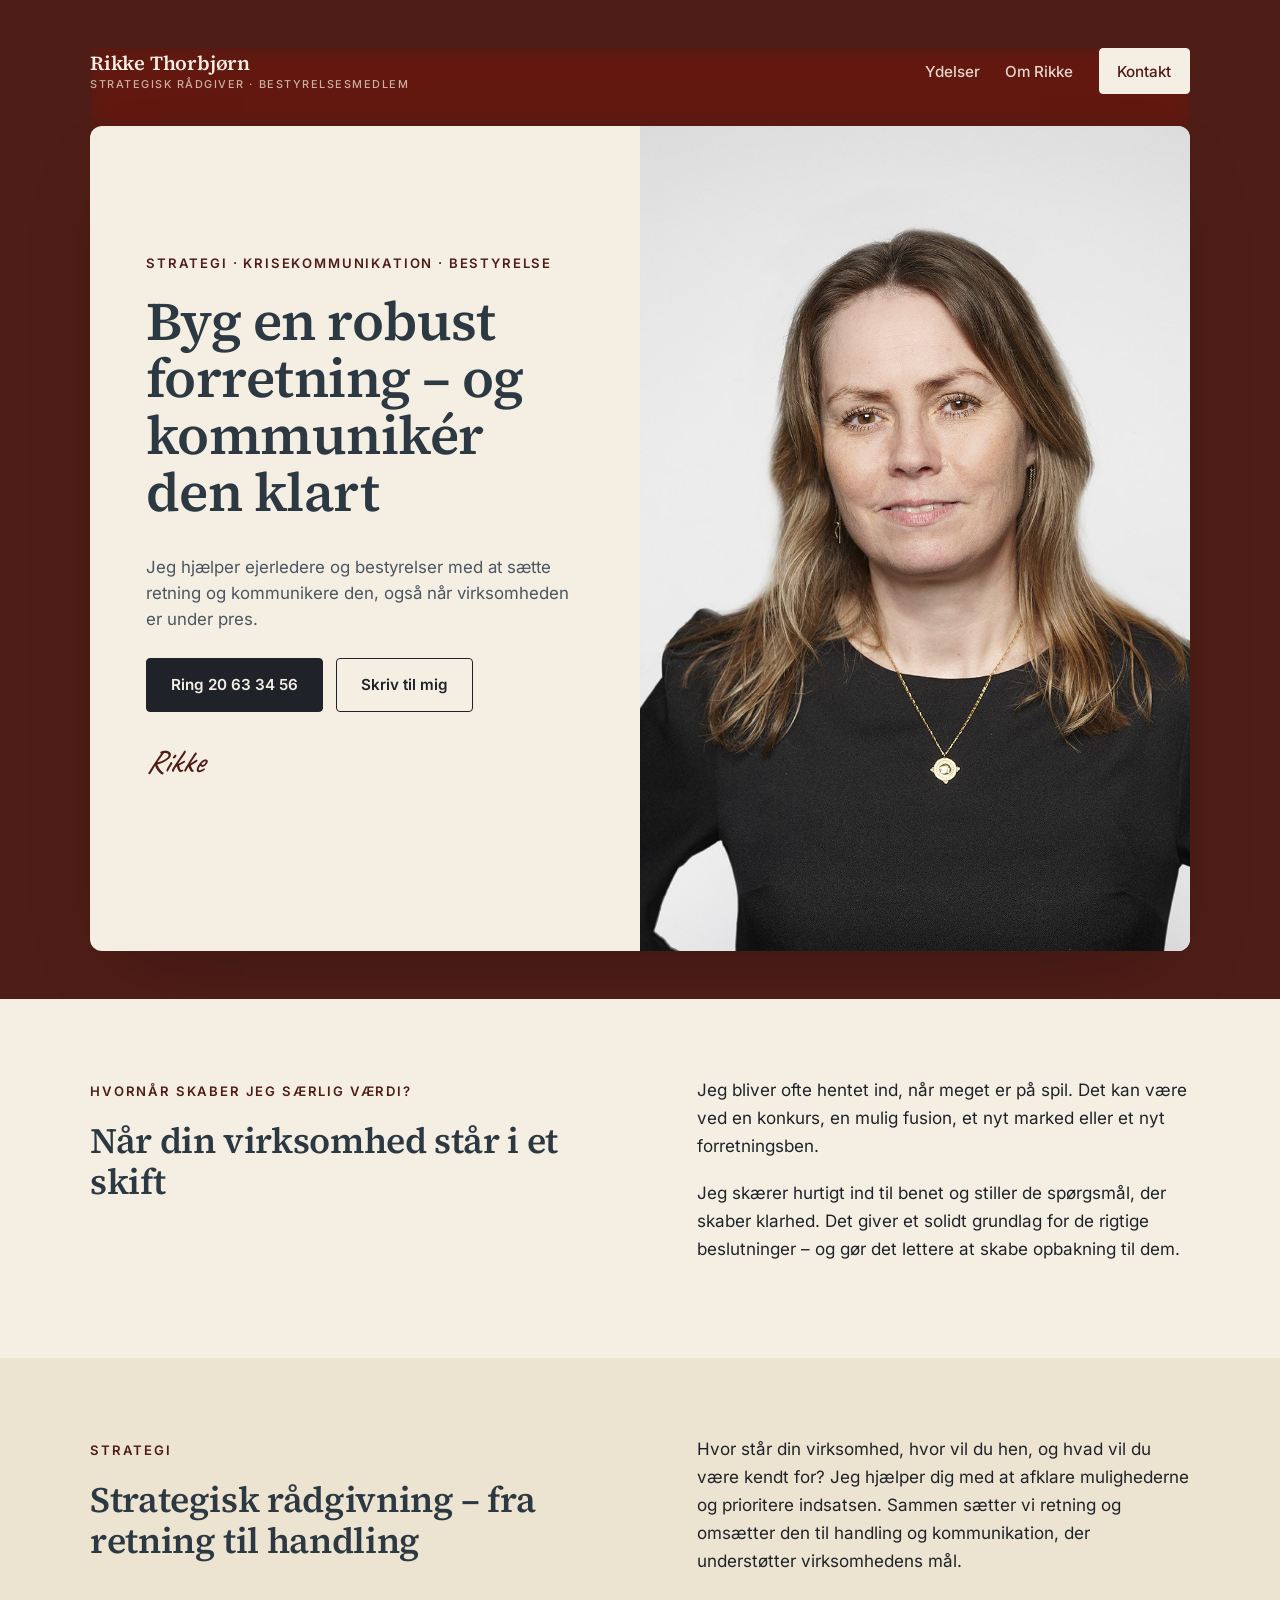
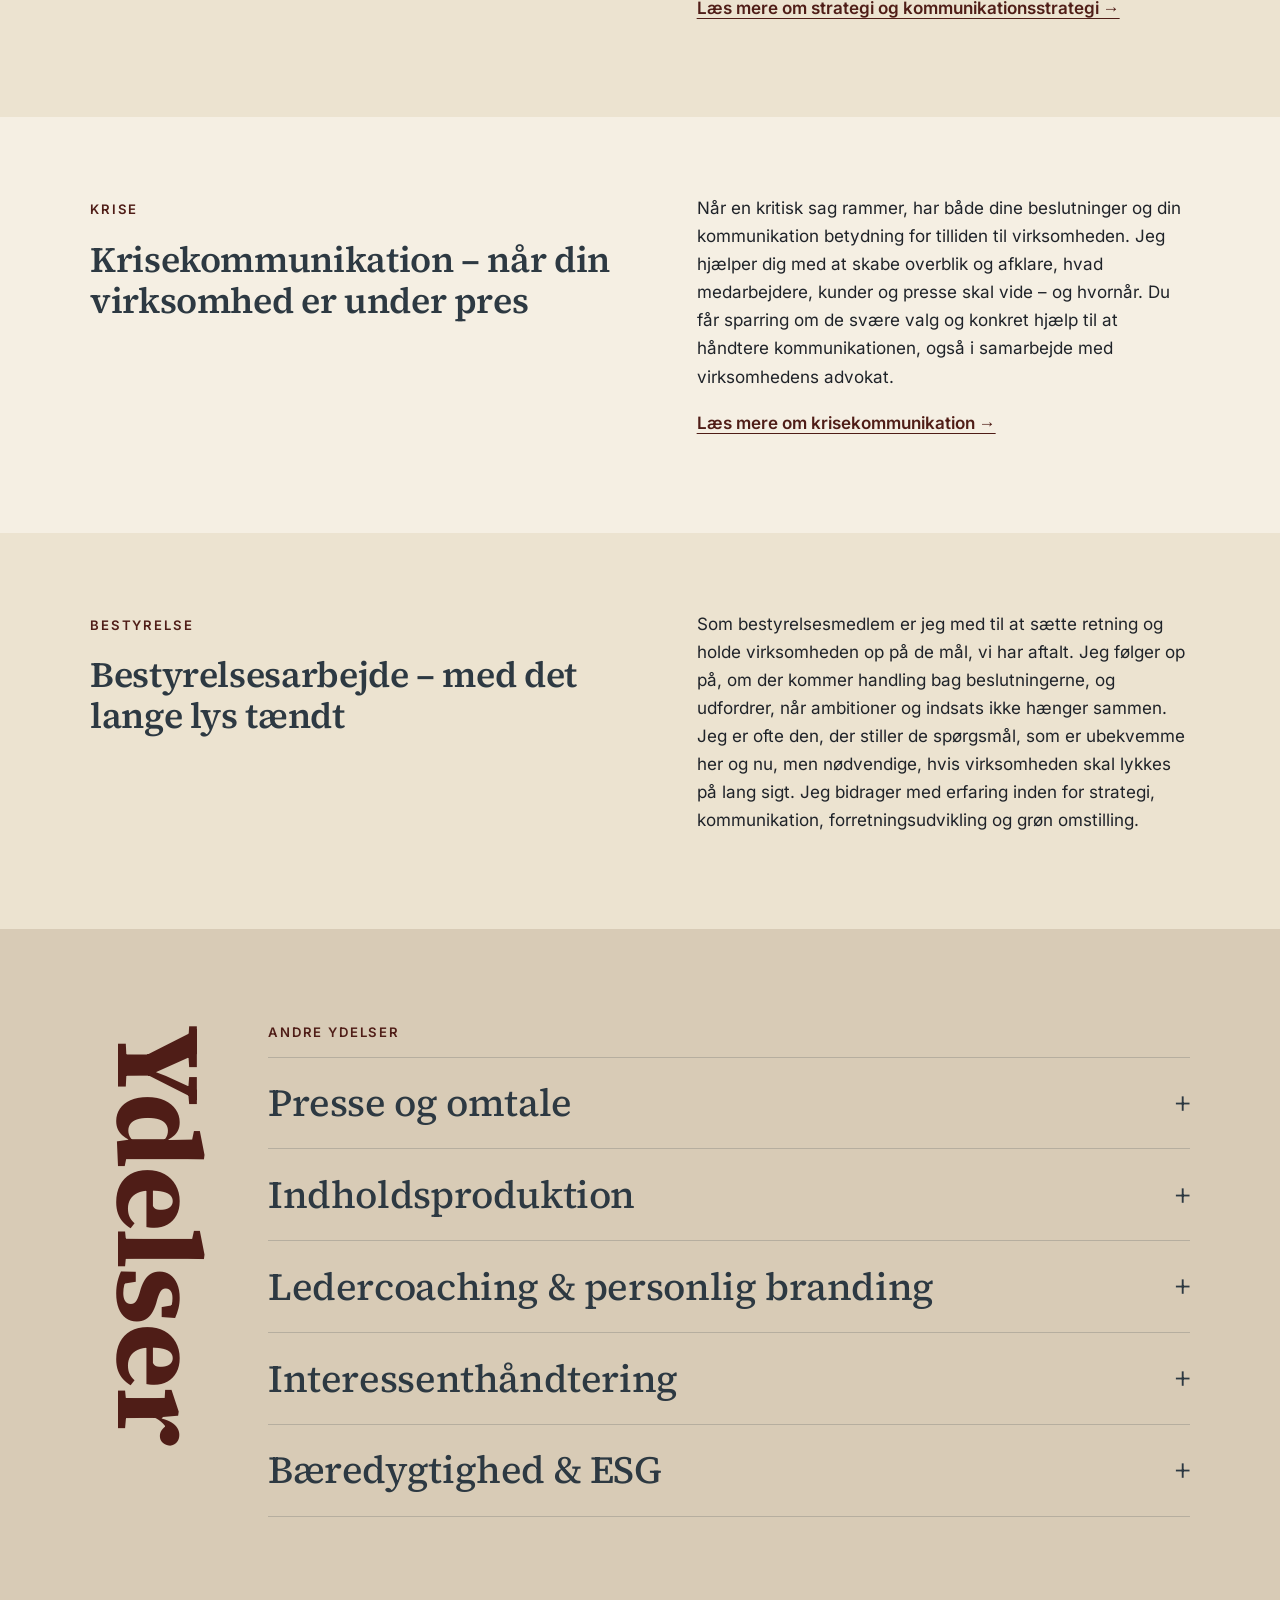
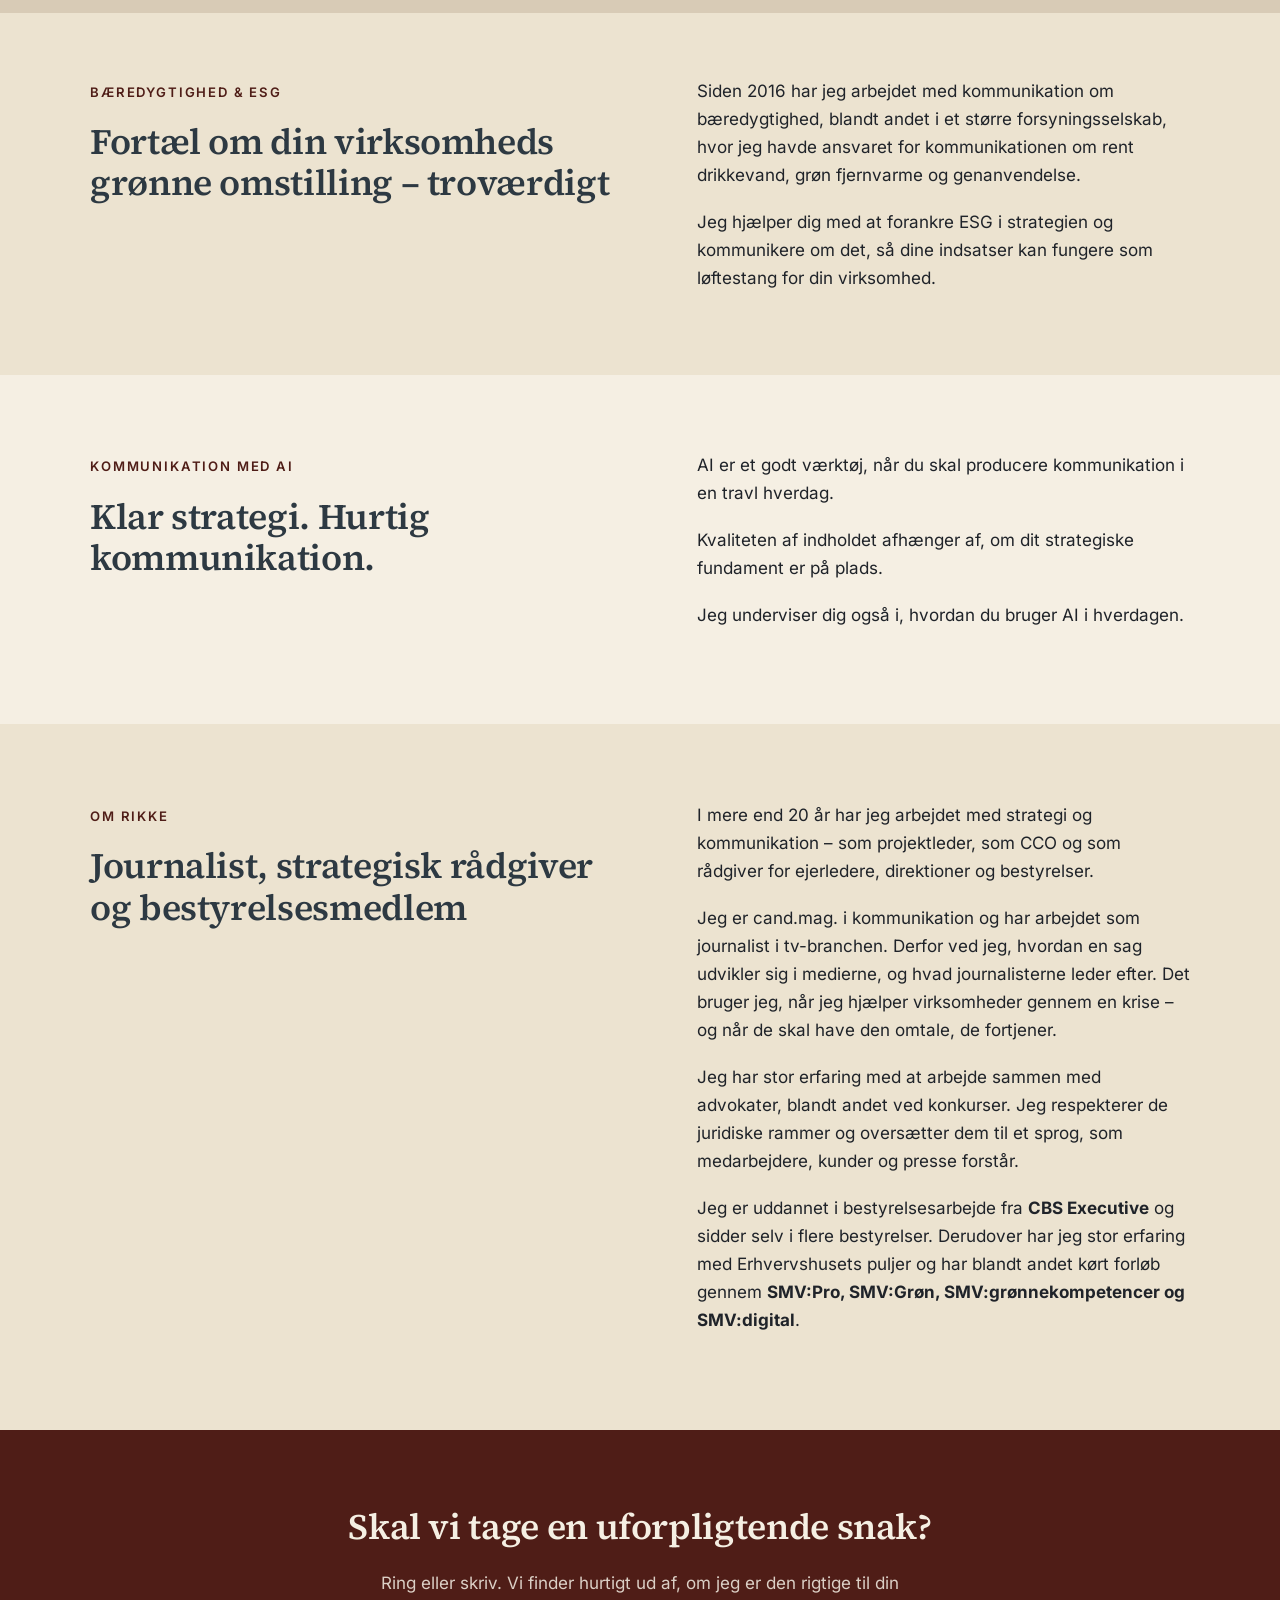
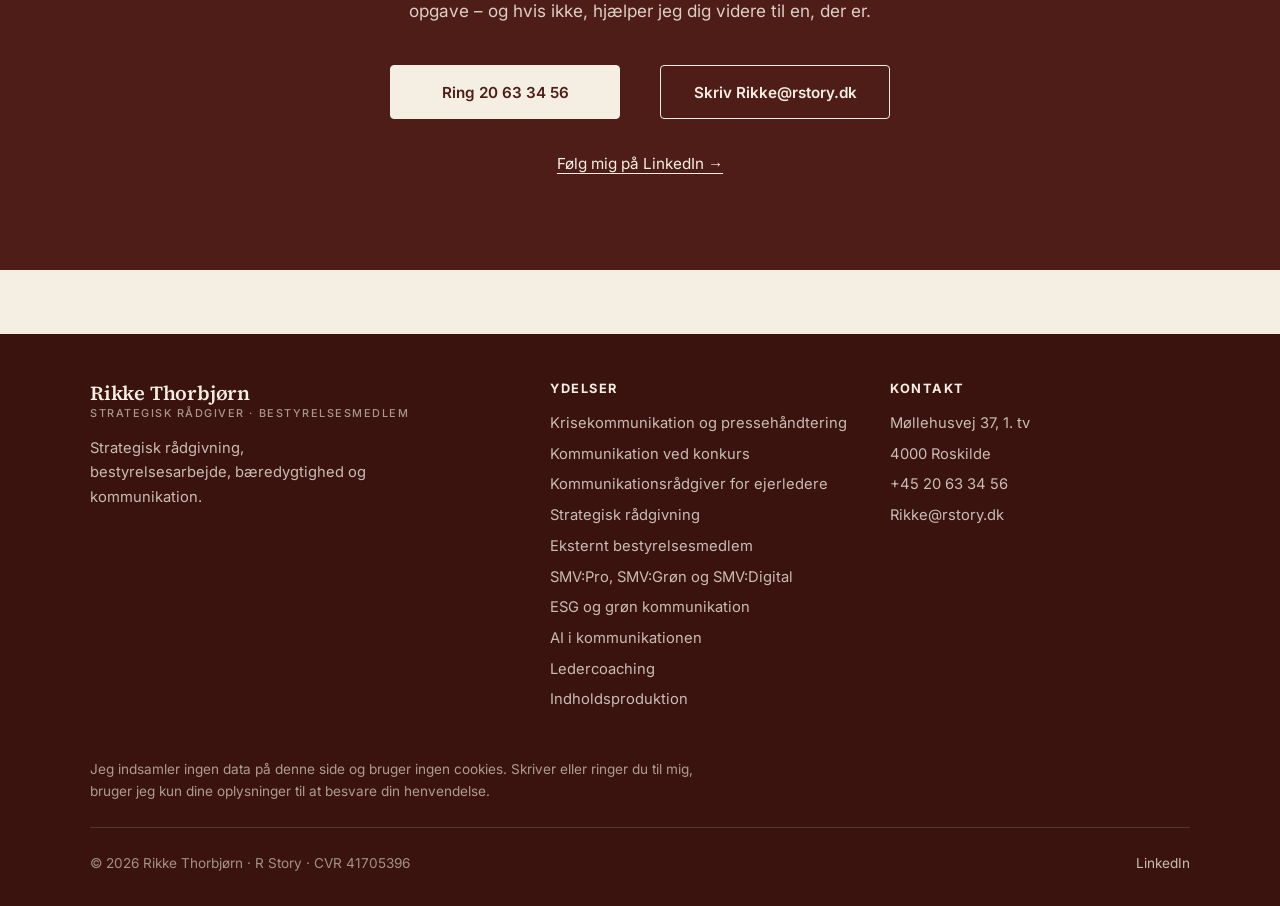
==== commit 7ce68943: "krisekommunikation" ====
--- a/index.html
+++ b/index.html
@@ -181,6 +181,7 @@
       </div>
       <div>
         <p>Når en kritisk sag rammer, har både dine beslutninger og din kommunikation betydning for tilliden til virksomheden. Jeg hjælper dig med at skabe overblik og afklare, hvad medarbejdere, kunder og presse skal vide – og hvornår. Du får sparring om de svære valg og konkret hjælp til at håndtere kommunikationen, også i samarbejde med virksomhedens advokat.</p>
+        <p><a href="krisekommunikation.html" style="color:var(--burgundy); font-weight:600; text-underline-offset:4px;">Læs mere om krisekommunikation →</a></p>
       </div>
     </div>
   </section>
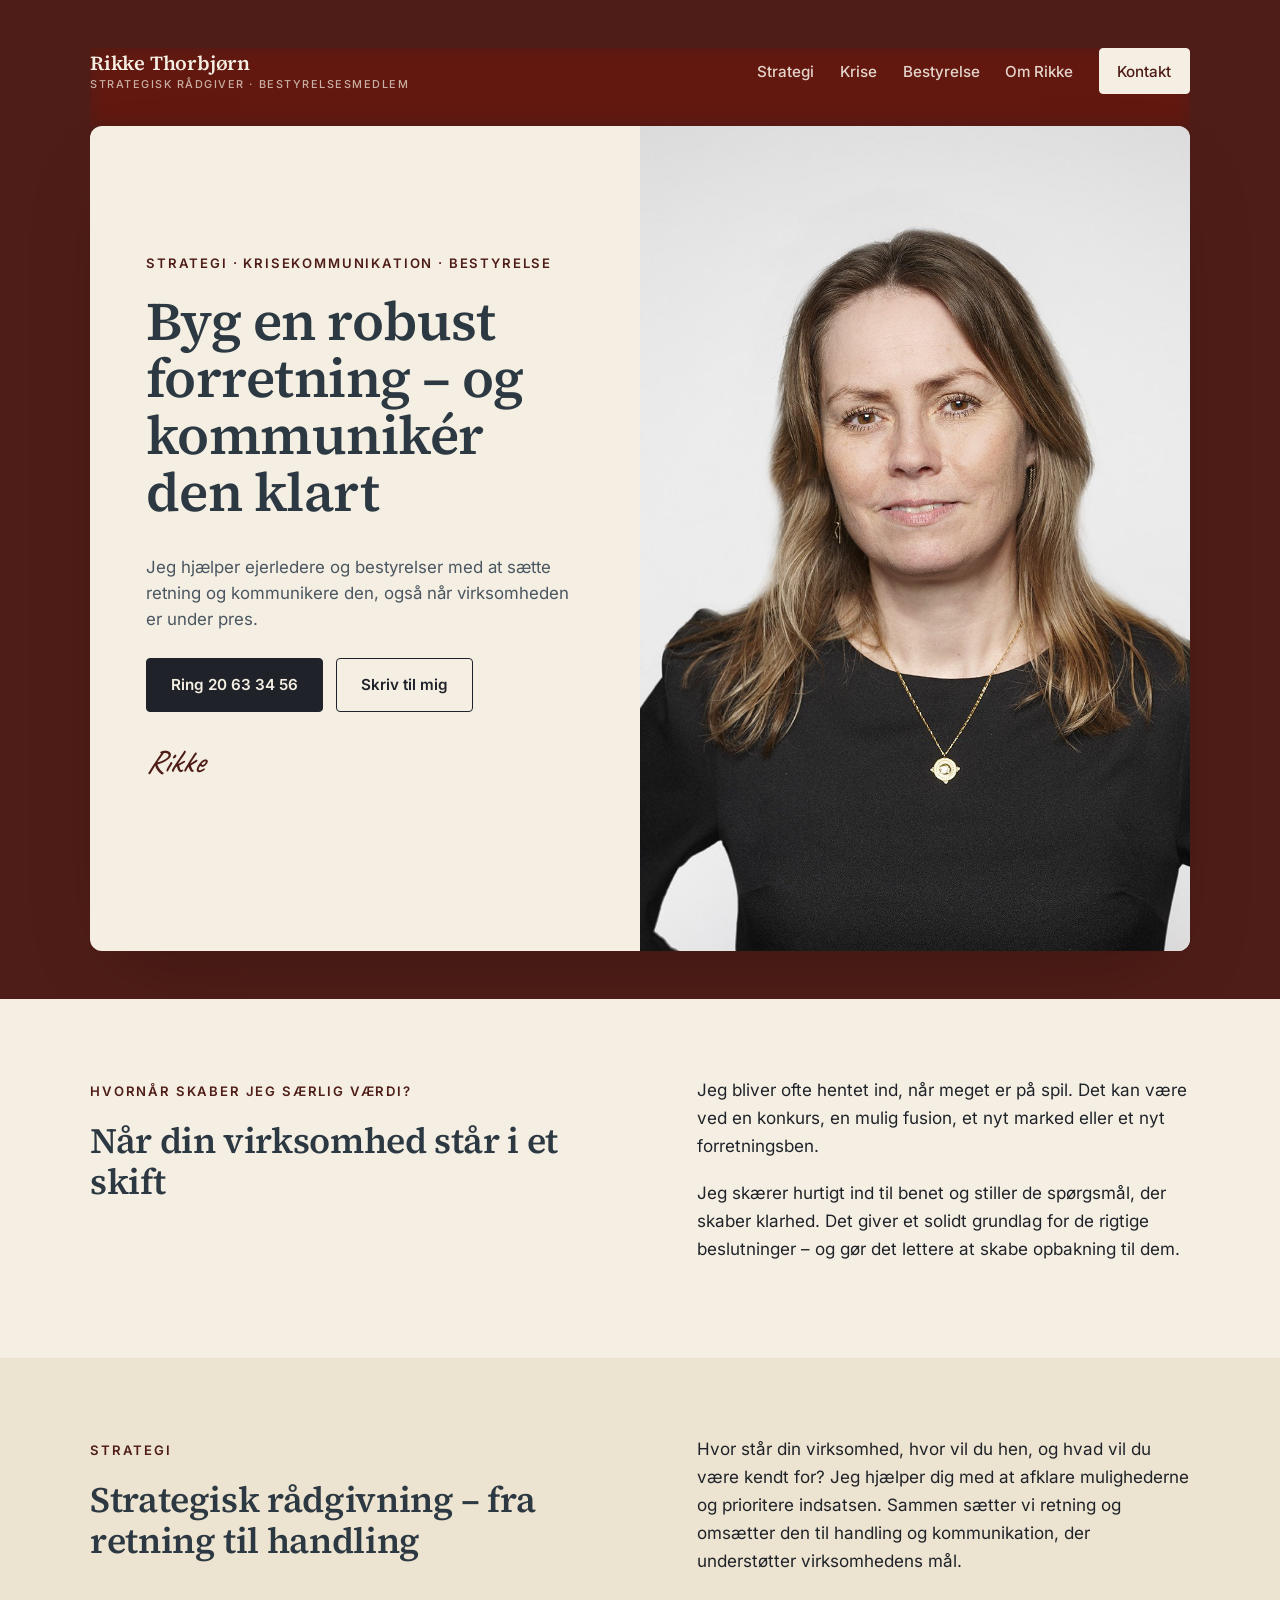
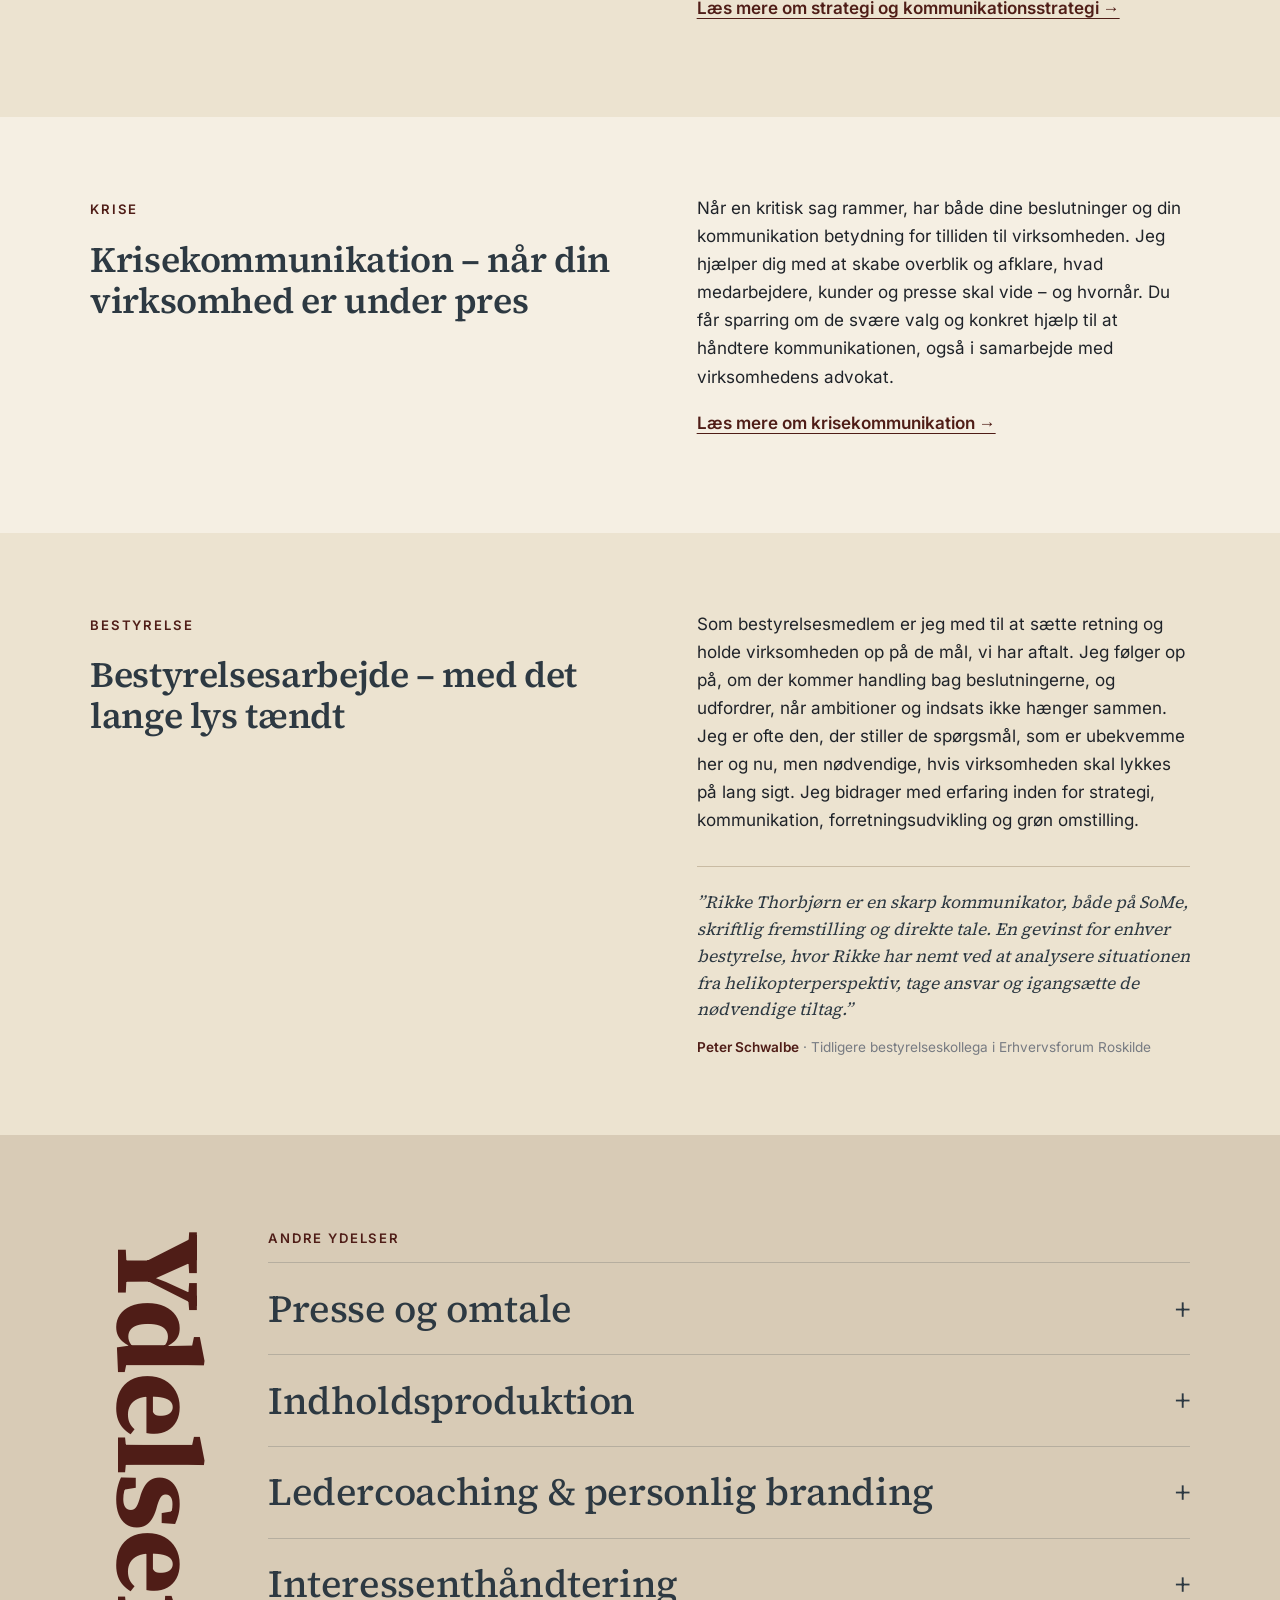
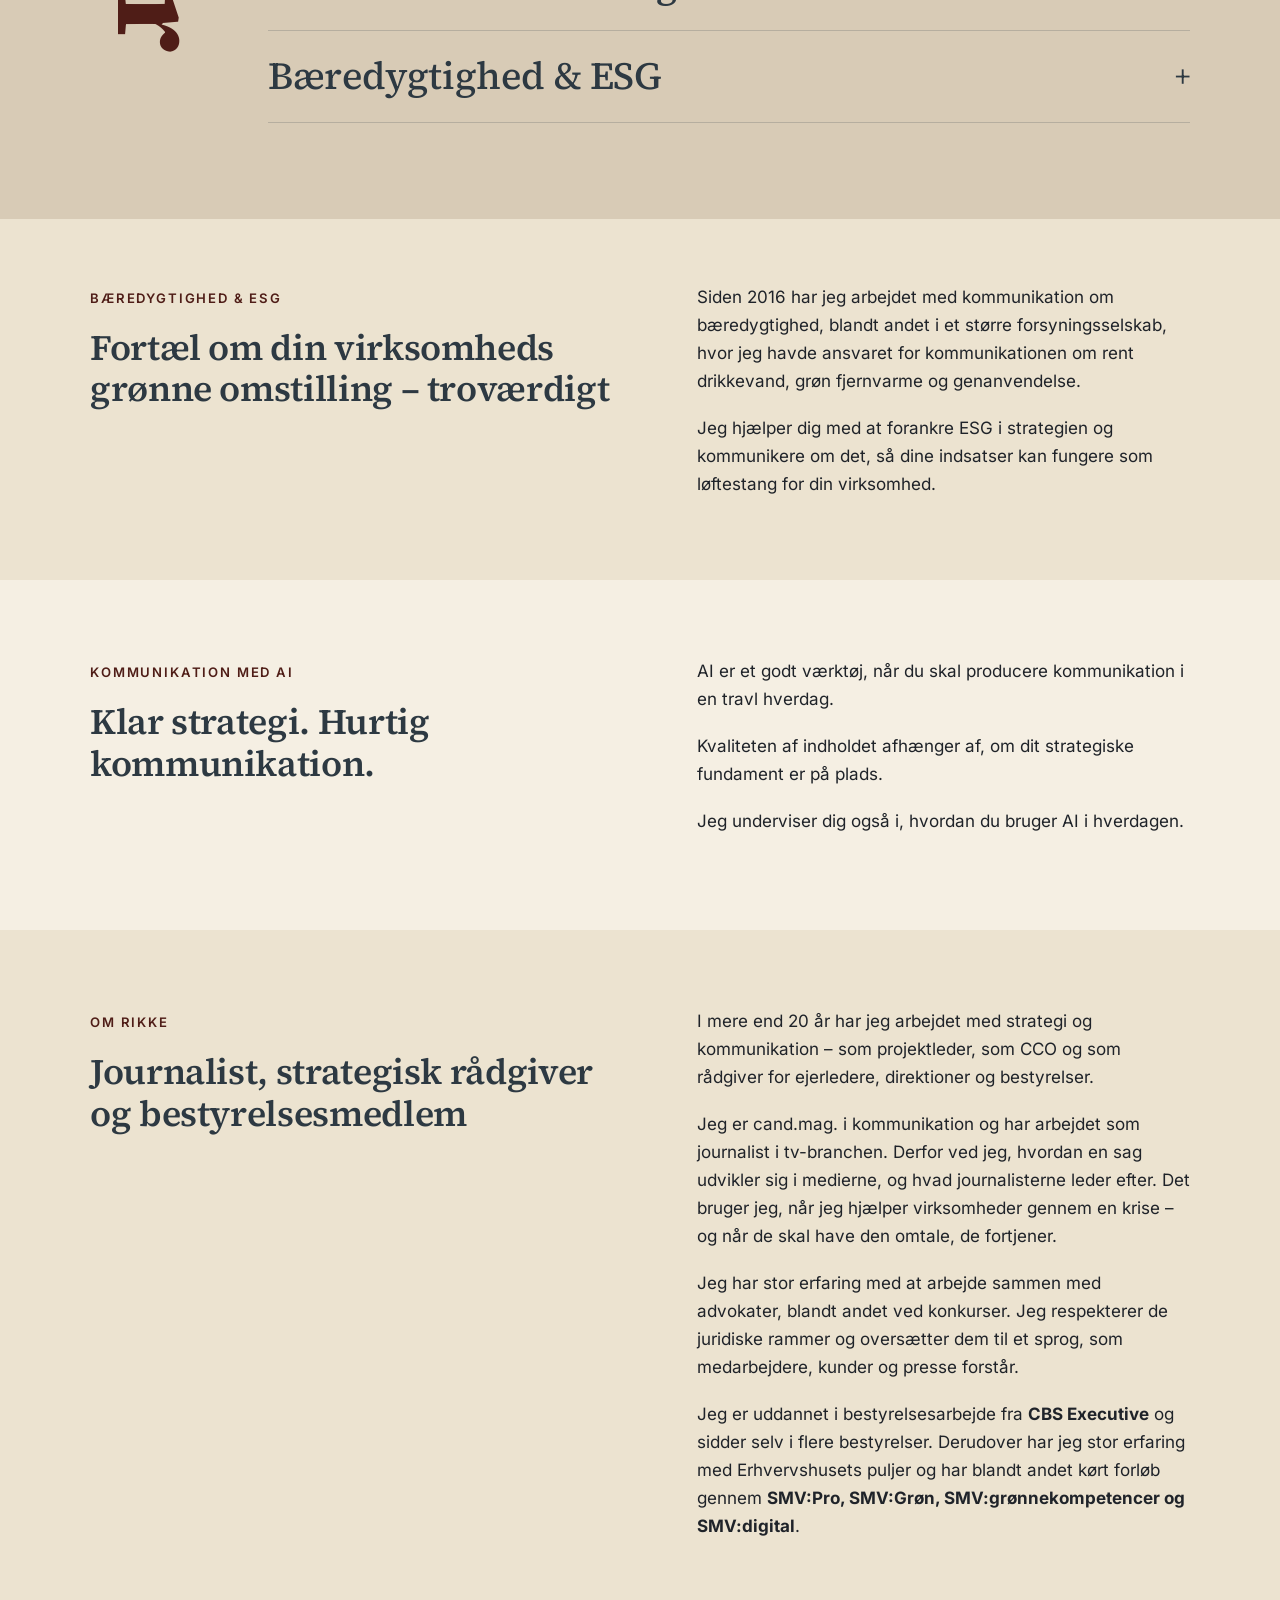
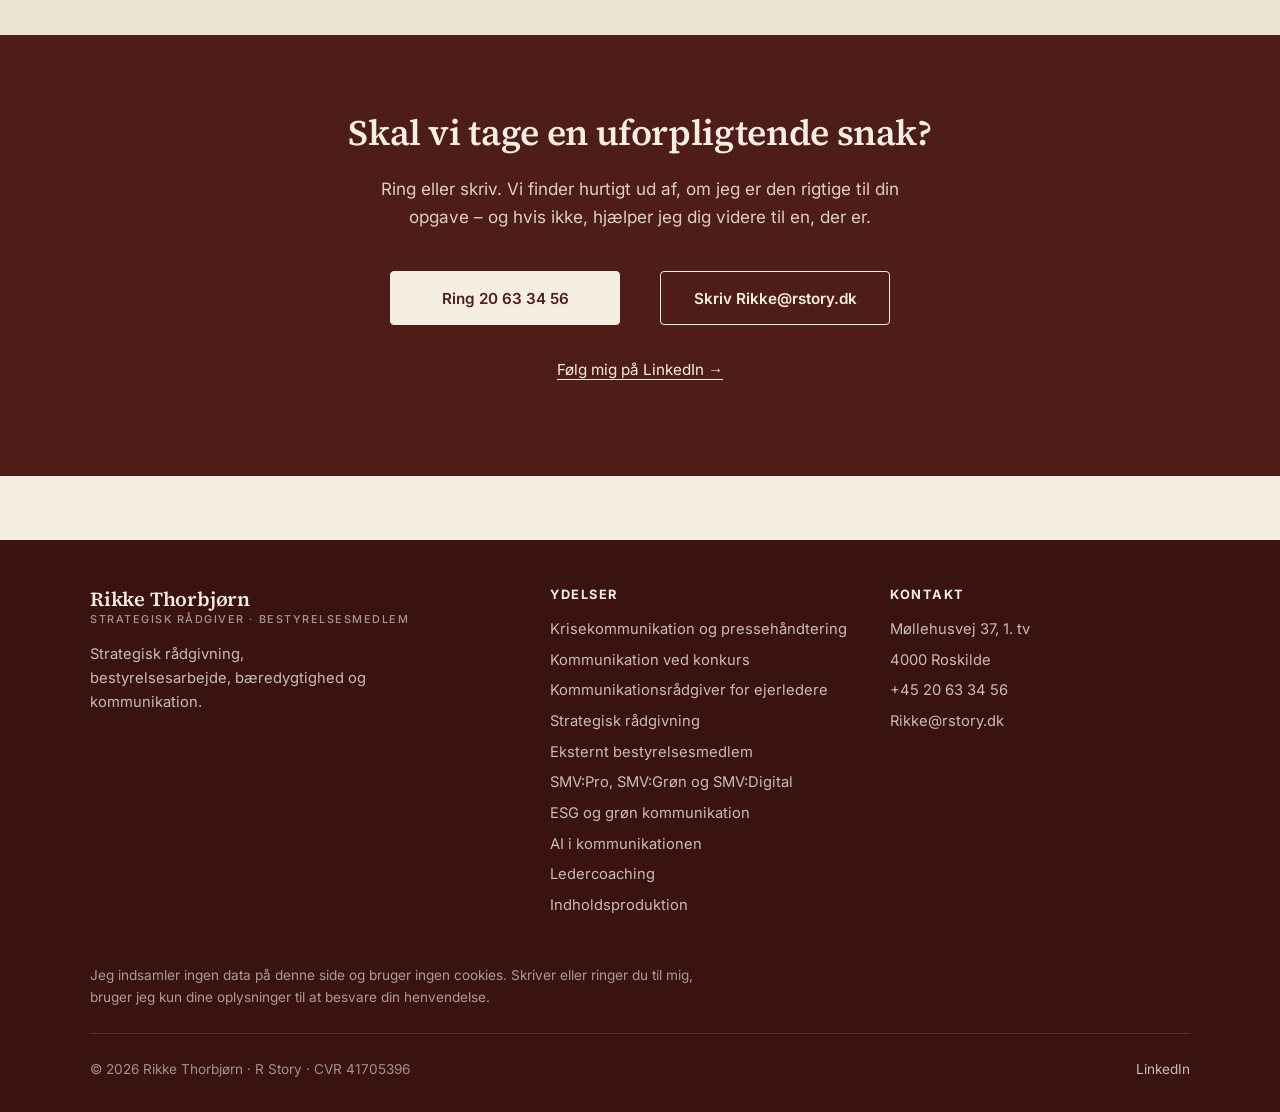
==== commit 19443ec7: "opdatering af links og med citat" ====
--- a/index.html
+++ b/index.html
@@ -86,6 +86,10 @@
 .pillar details .pillar__arrow{transition:transform .25s ease;font-weight:300}
 .pillar details[open] .pillar__arrow{transform:rotate(45deg)}
 .pillars-title{font-family:'Inter',sans-serif;font-size:.82rem;font-weight:600;letter-spacing:.14em;text-transform:uppercase;color:var(--accent);margin:0 0 1rem}
+.mini-quote{margin:2rem 0 0;padding:1.4rem 0 0;border-top:1px solid var(--taupe-deep)}
+.mini-quote blockquote{margin:0 0 .8rem;font-family:'Source Serif 4',serif;font-style:italic;font-size:1.08rem;line-height:1.55;color:var(--teal)}
+.mini-quote figcaption{font-size:.85rem;color:var(--muted)}
+.mini-quote figcaption strong{color:var(--burgundy);font-weight:600}
 .subservices{list-style:none;margin:0 0 1.6rem;padding:0 0 0 clamp(0rem,2vw,1rem);display:grid;gap:.4rem}
 .subservices a,.subservices div{display:block;padding:.8rem 1rem;border-radius:6px;background:rgba(245,239,227,.55);text-decoration:none;color:var(--ink);transition:background .2s ease}
 .subservices a:hover{background:var(--cream)}
@@ -115,7 +119,9 @@
       <div class="site-header__inner" style="padding:0 0 2rem;">
         <a href="index.html" class="brand" aria-label="Rikke Thorbjørn - forside"><span class="brand__name">Rikke Thorbjørn</span><span class="brand__sub">Strategisk rådgiver · Bestyrelsesmedlem</span></a>
         <nav class="nav" aria-label="Primær navigation">
-          <a href="#ydelser" style="color:rgba(250,246,236,.85);">Ydelser</a>
+          <a href="strategi.html" style="color:rgba(250,246,236,.85);">Strategi</a>
+          <a href="krisekommunikation.html" style="color:rgba(250,246,236,.85);">Krise</a>
+          <a href="#bestyrelse" style="color:rgba(250,246,236,.85);">Bestyrelse</a>
           <a href="#om" style="color:rgba(250,246,236,.85);">Om Rikke</a>
           <a href="#kontakt" class="btn btn--small" style="background:var(--cream); color:var(--accent); border-color:var(--cream);">Kontakt</a>
         </nav>
@@ -187,7 +193,7 @@
   </section>
 
   <!-- BESTYRELSE -->
-  <section style="background:var(--cream-warm); padding: clamp(3.5rem, 6vw, 5.5rem) 0;">
+  <section id="bestyrelse" style="background:var(--cream-warm); padding: clamp(3.5rem, 6vw, 5.5rem) 0;">
     <div class="container two-col">
       <div>
         <span class="eyebrow">Bestyrelse</span>
@@ -195,6 +201,10 @@
       </div>
       <div>
         <p>Som bestyrelsesmedlem er jeg med til at sætte retning og holde virksomheden op på de mål, vi har aftalt. Jeg følger op på, om der kommer handling bag beslutningerne, og udfordrer, når ambitioner og indsats ikke hænger sammen. Jeg er ofte den, der stiller de spørgsmål, som er ubekvemme her og nu, men nødvendige, hvis virksomheden skal lykkes på lang sigt. Jeg bidrager med erfaring inden for strategi, kommunikation, forretningsudvikling og grøn omstilling.</p>
+        <figure class="mini-quote">
+          <blockquote>”Rikke Thorbjørn er en skarp kommunikator, både på SoMe, skriftlig fremstilling og direkte tale. En gevinst for enhver bestyrelse, hvor Rikke har nemt ved at analysere situationen fra helikopterperspektiv, tage ansvar og igangsætte de nødvendige tiltag.”</blockquote>
+          <figcaption><strong>Peter Schwalbe</strong> · Tidligere bestyrelseskollega i Erhvervsforum Roskilde</figcaption>
+        </figure>
       </div>
     </div>
   </section>
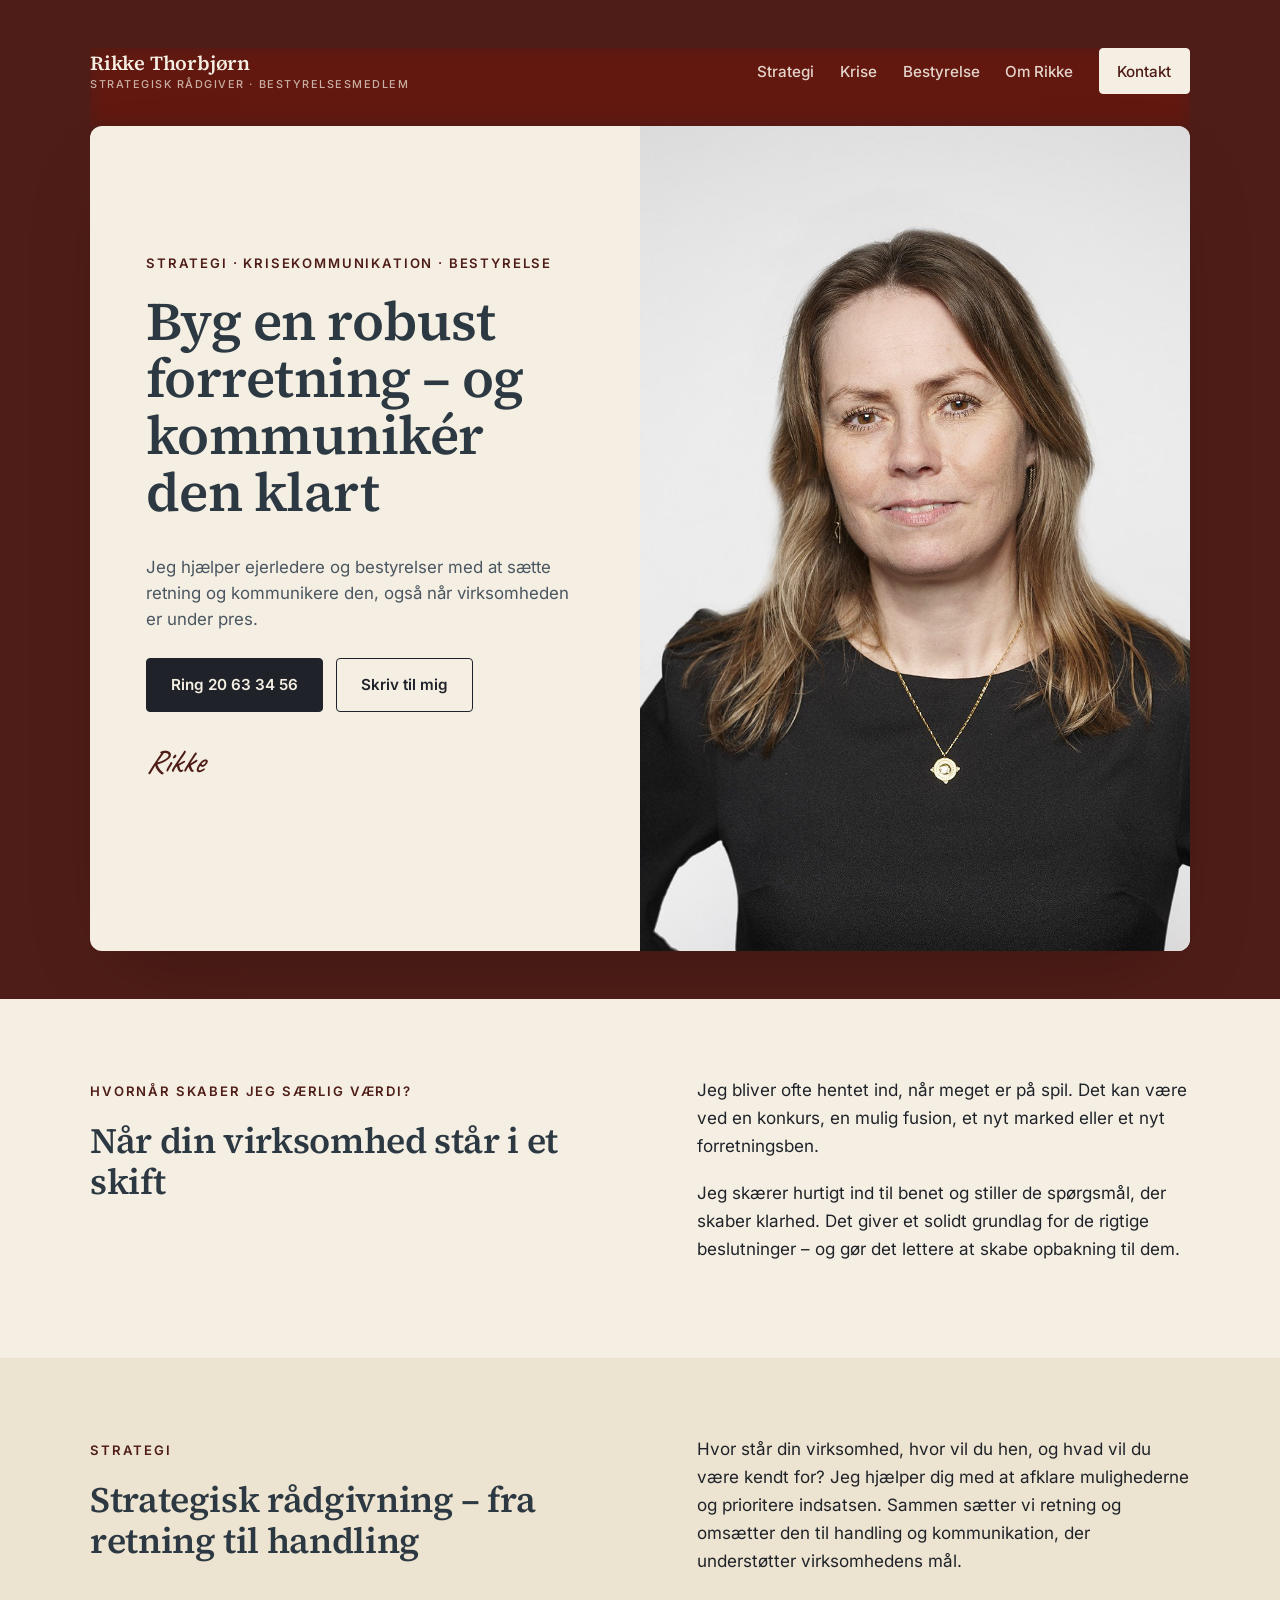
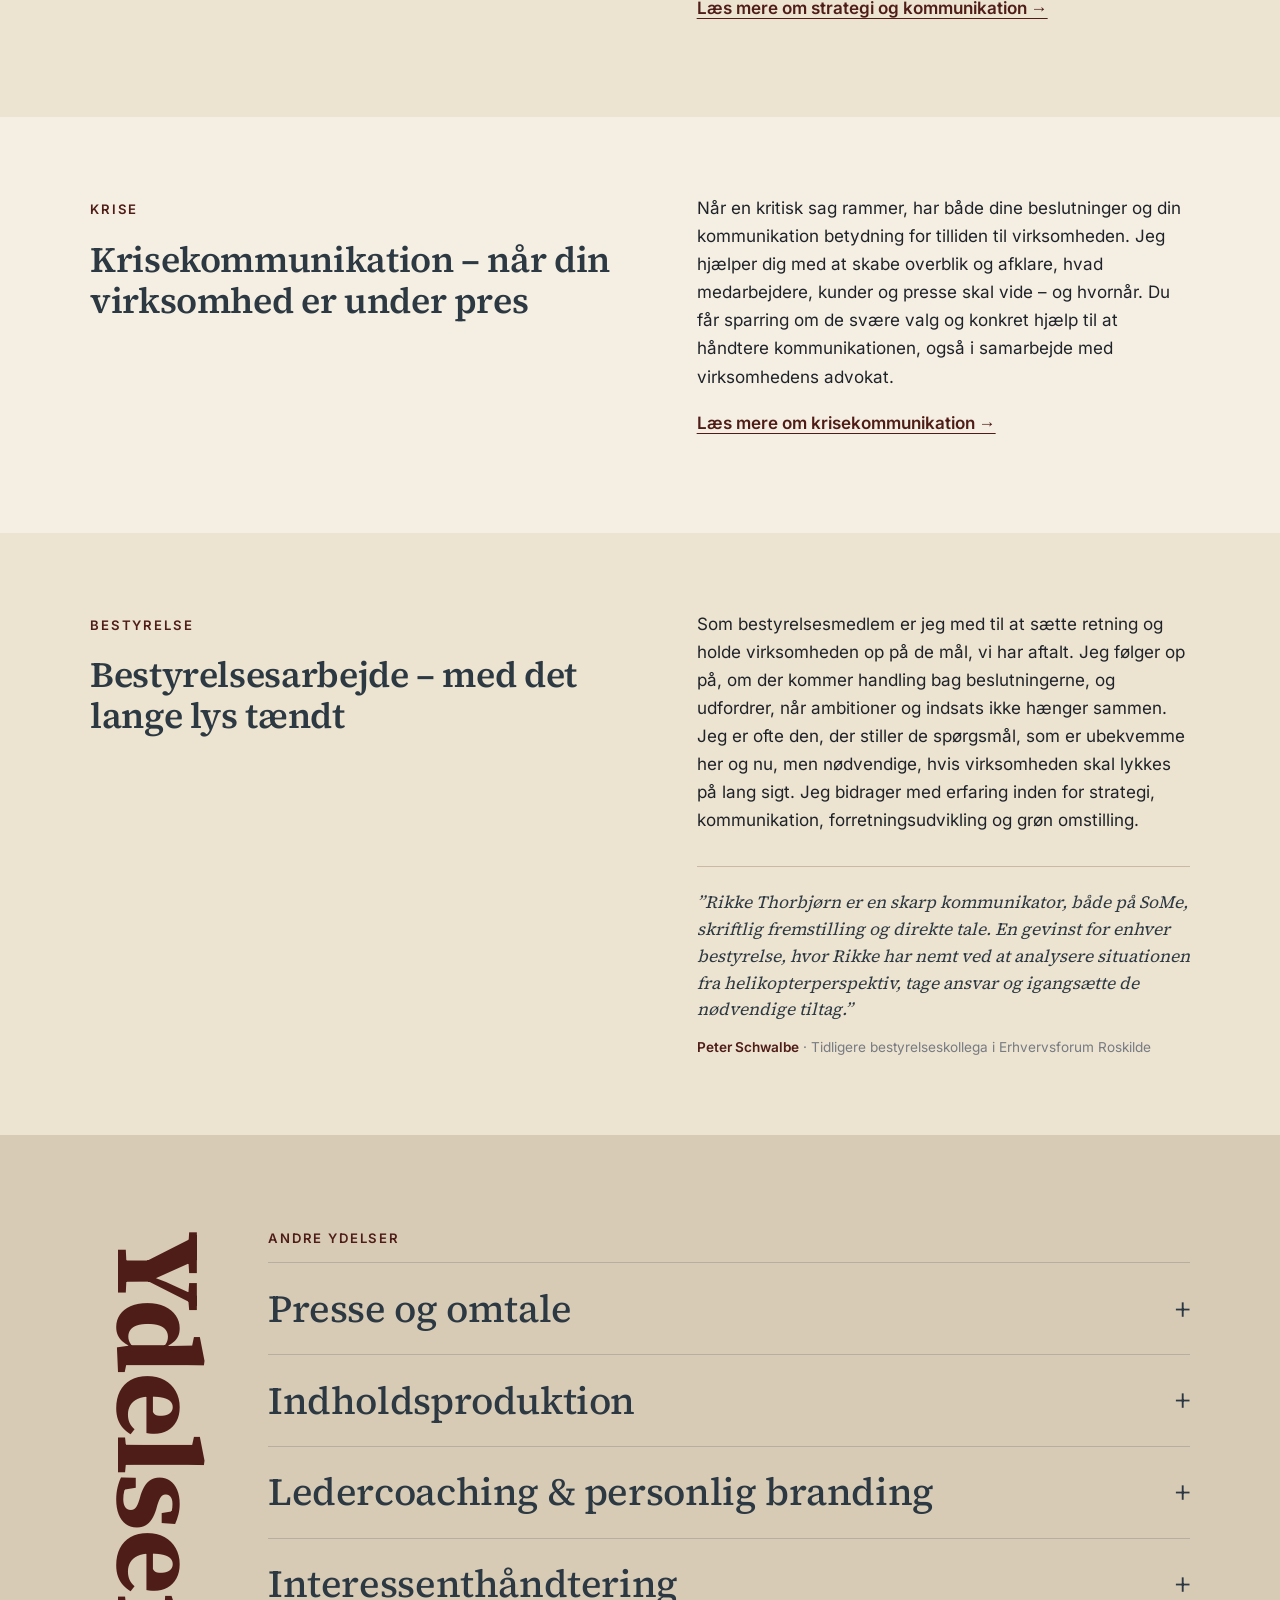
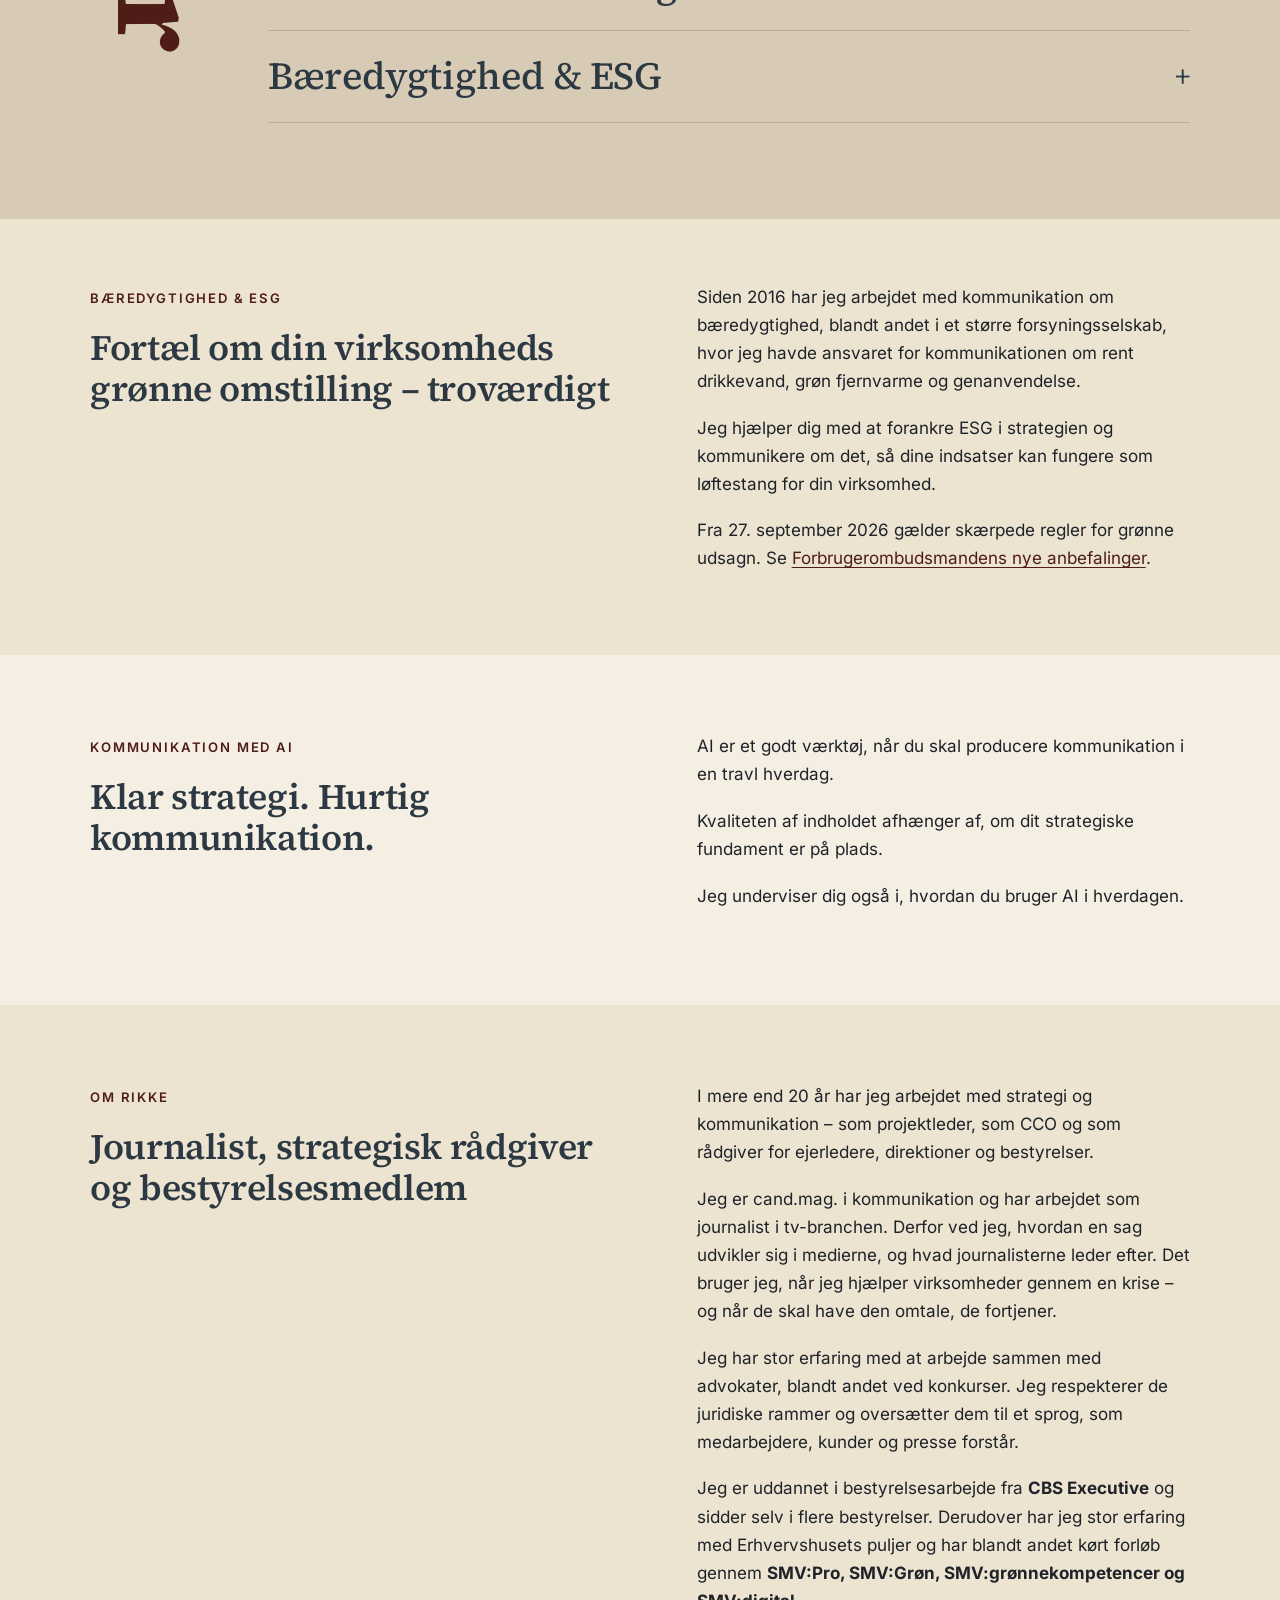
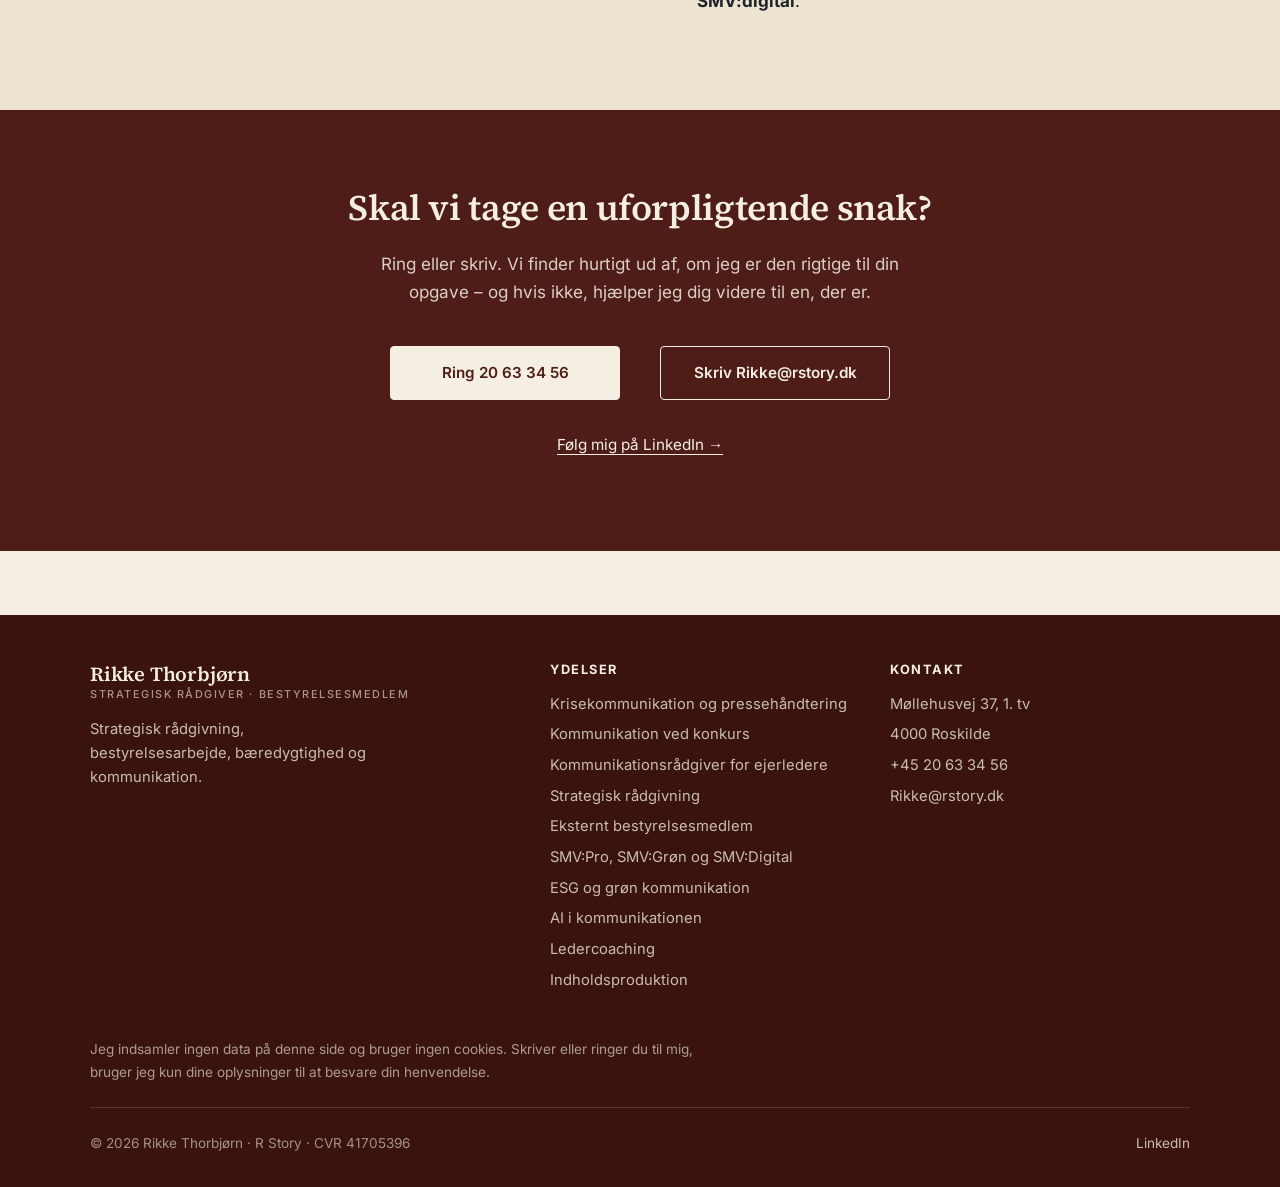
==== commit 921a3498: "fjern gammel klade" ====
--- a/index.html
+++ b/index.html
@@ -173,7 +173,7 @@
       </div>
       <div>
         <p>Hvor står din virksomhed, hvor vil du hen, og hvad vil du være kendt for? Jeg hjælper dig med at afklare mulighederne og prioritere indsatsen. Sammen sætter vi retning og omsætter den til handling og kommunikation, der understøtter virksomhedens mål.</p>
-        <p><a href="strategi.html" style="color:var(--burgundy); font-weight:600; text-underline-offset:4px;">Læs mere om strategi og kommunikationsstrategi →</a></p>
+        <p><a href="strategi.html" style="color:var(--burgundy); font-weight:600; text-underline-offset:4px;">Læs mere om strategi og kommunikation →</a></p>
       </div>
     </div>
   </section>
@@ -278,6 +278,7 @@
       <div>
         <p>Siden 2016 har jeg arbejdet med kommunikation om bæredygtighed, blandt andet i et større forsyningsselskab, hvor jeg havde ansvaret for kommunikationen om rent drikkevand, grøn fjernvarme og genanvendelse.</p>
         <p>Jeg hjælper dig med at forankre ESG i strategien og kommunikere om det, så dine indsatser kan fungere som løftestang for din virksomhed.</p>
+        <p>Fra 27. september 2026 gælder skærpede regler for grønne udsagn. Se <a href="https://forbrugerombudsmanden.dk/publikationer/retningslinjer-og-vejledninger/vejledninger-longreads/20260904-virksomheders-miljoemarkedsfoering-forbrugerombudsmandens-anbefalinger" target="_blank" rel="noopener" style="color:var(--burgundy); text-underline-offset:3px;">Forbrugerombudsmandens nye anbefalinger</a>.</p>
       </div>
     </div>
   </section>
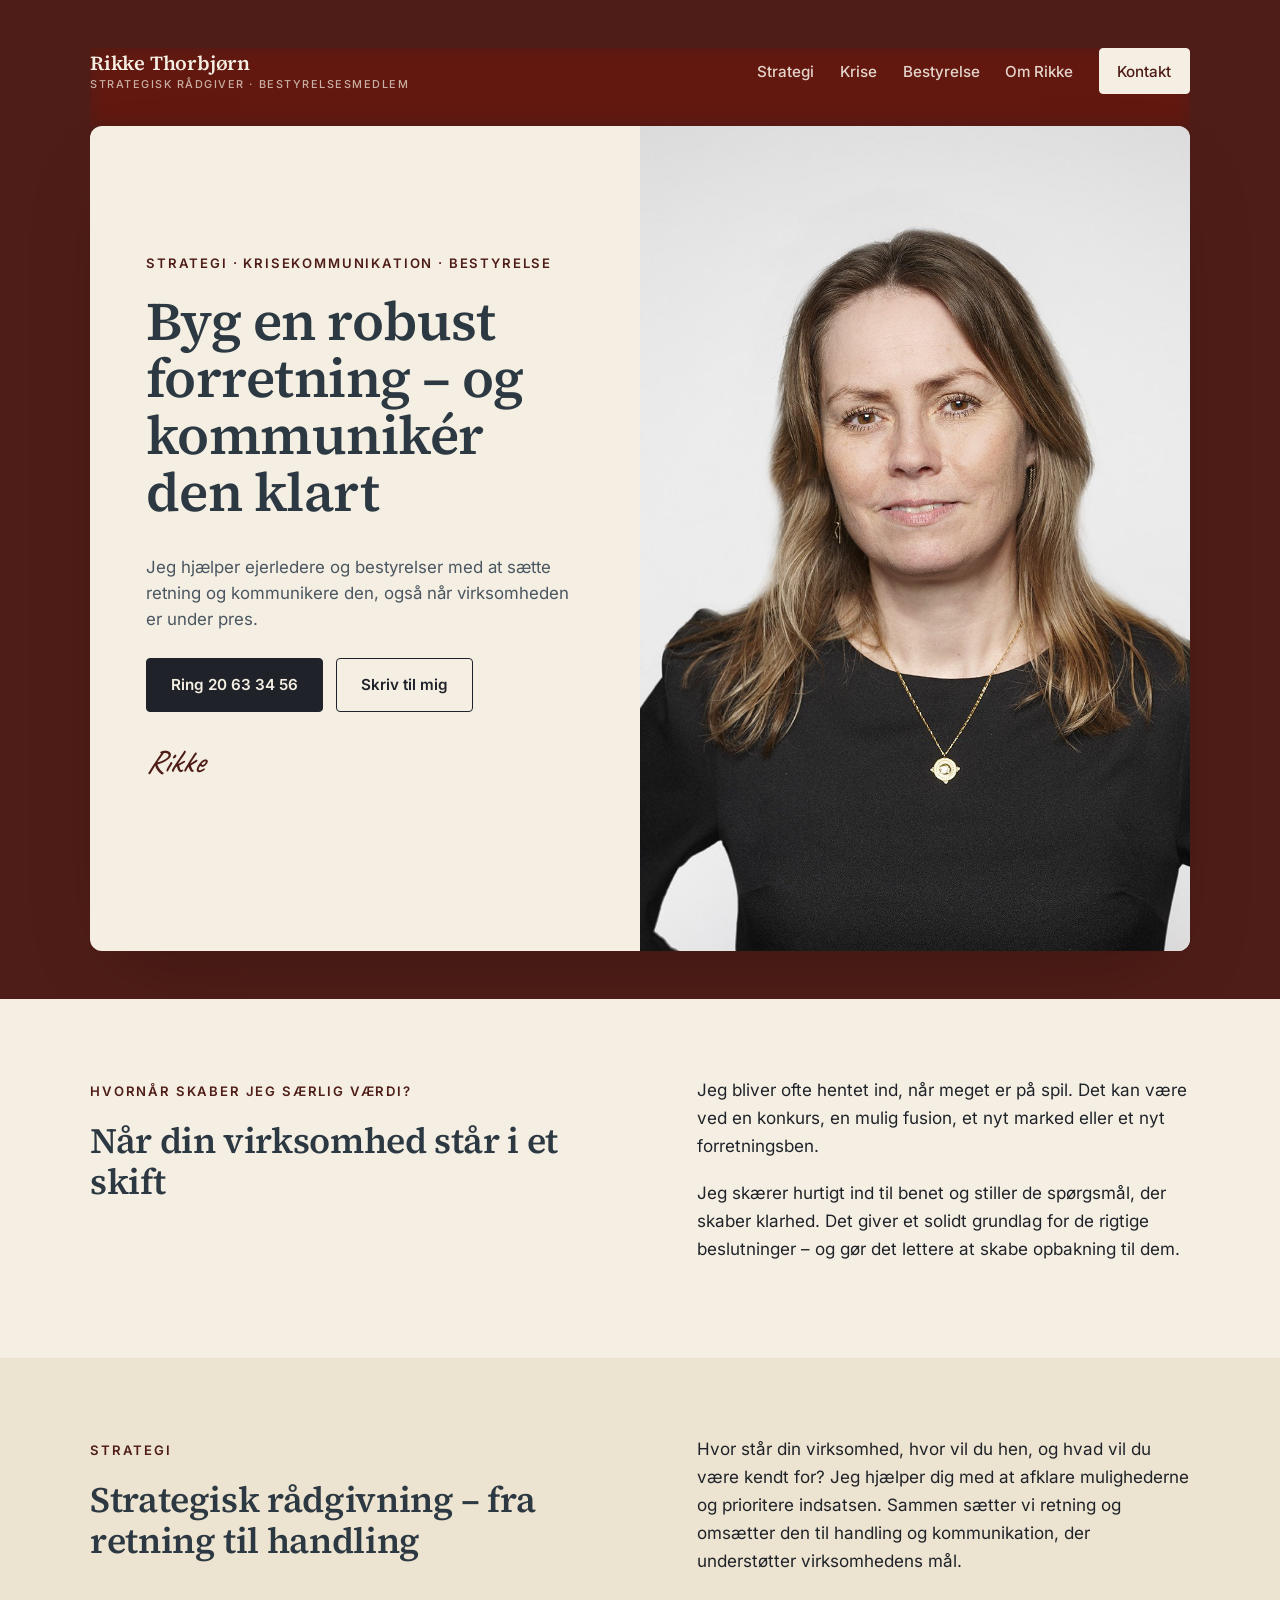
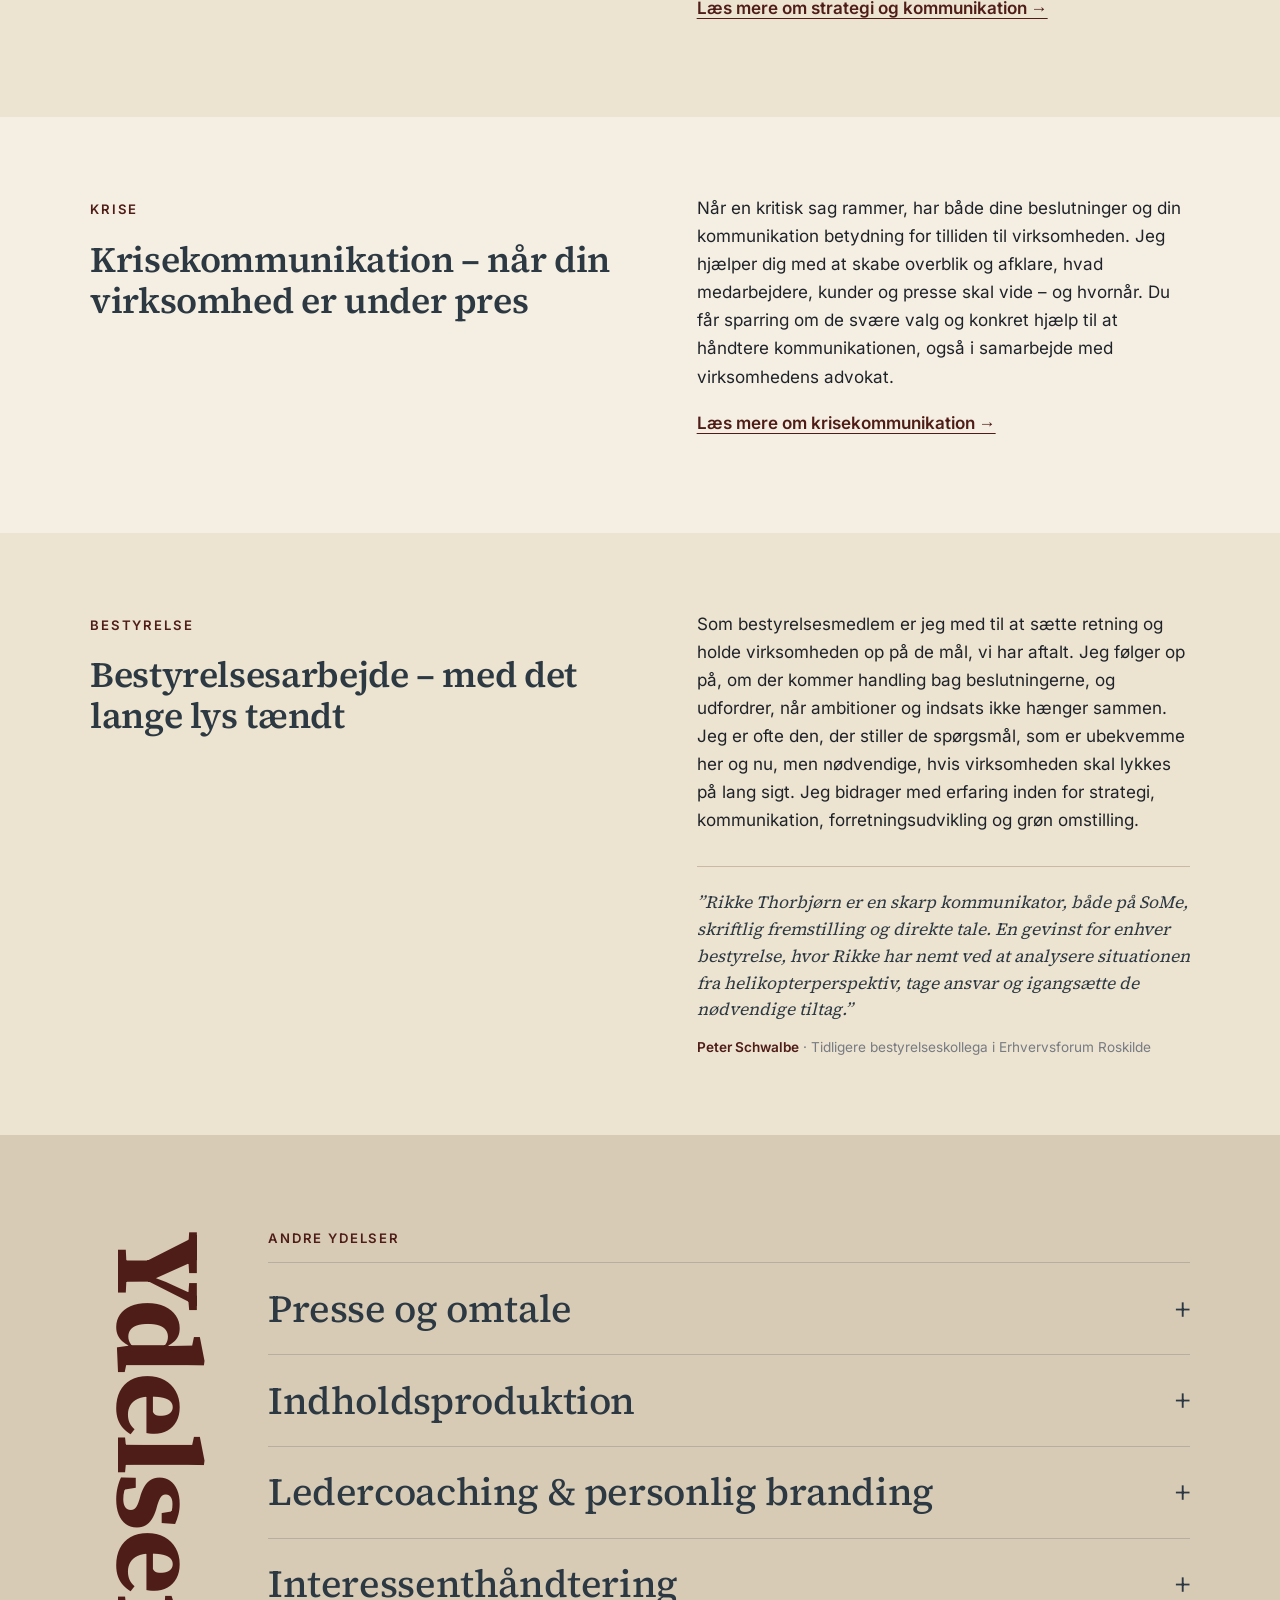
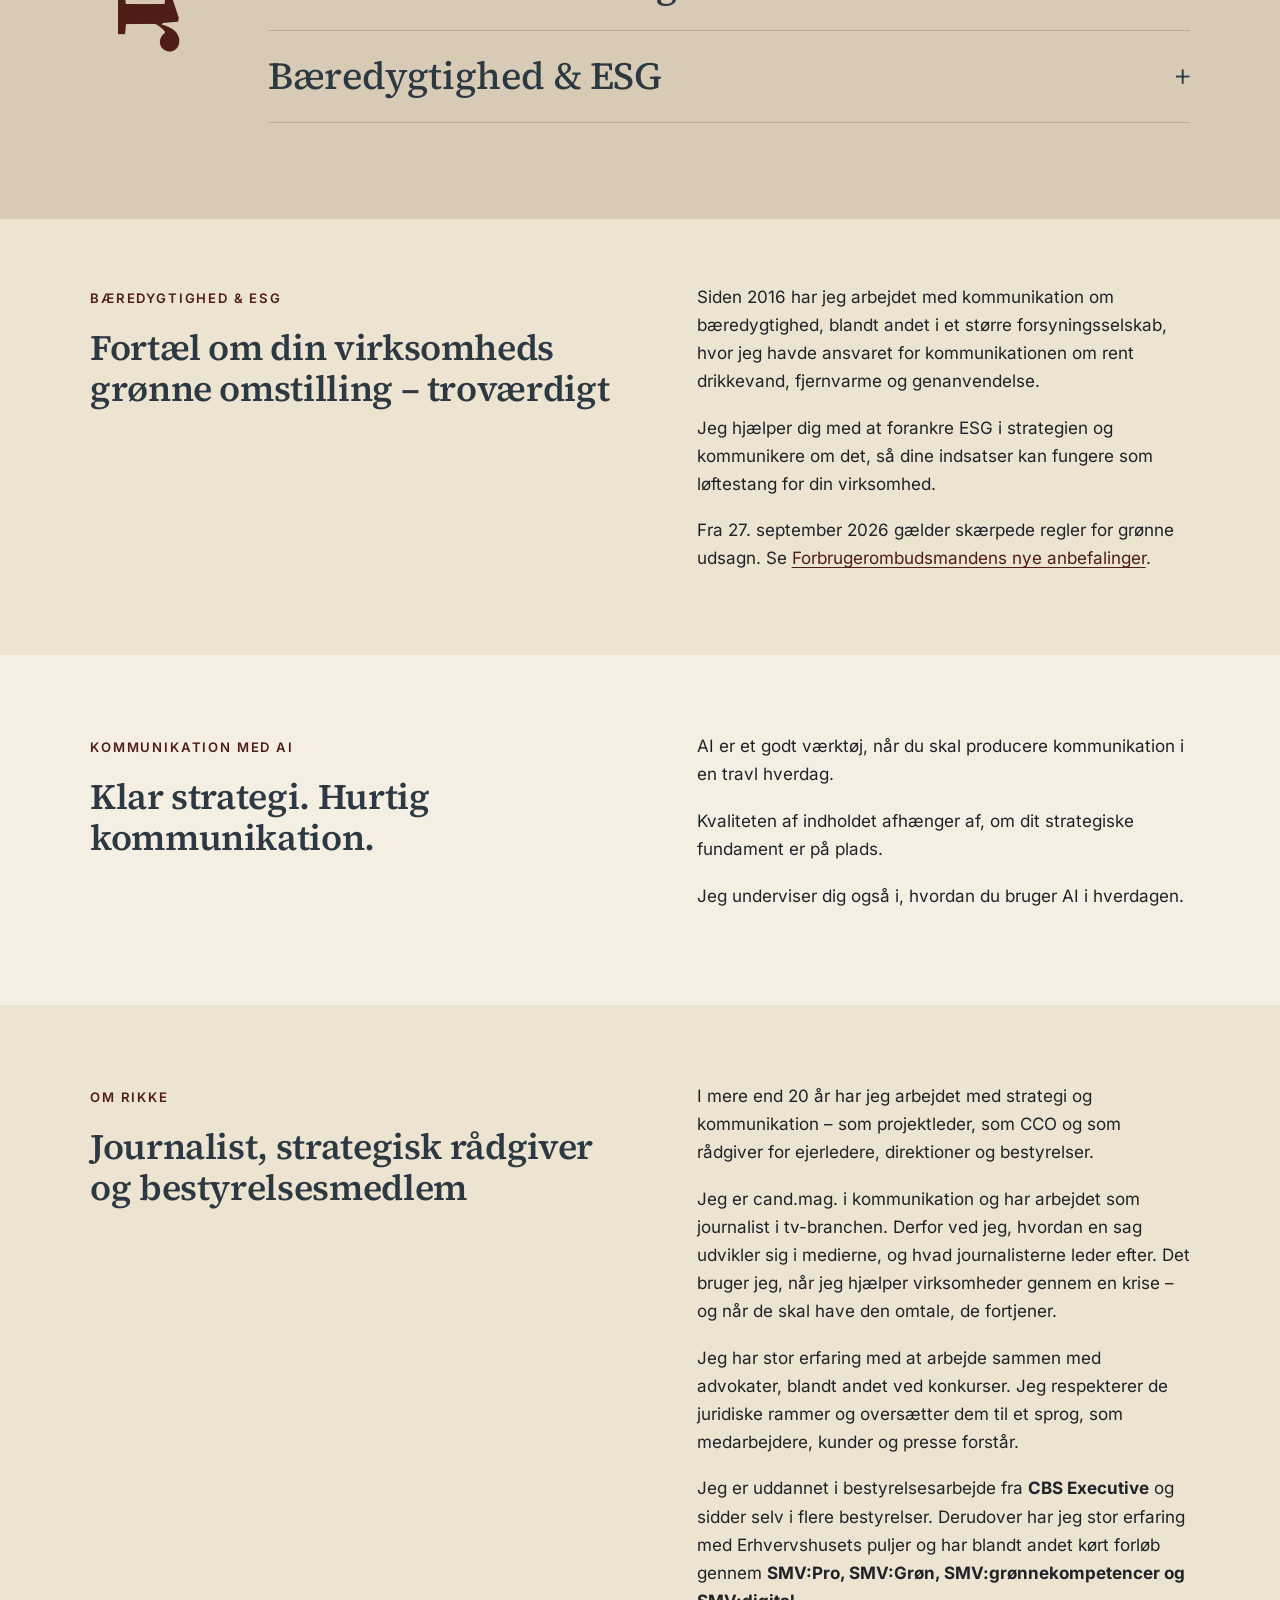
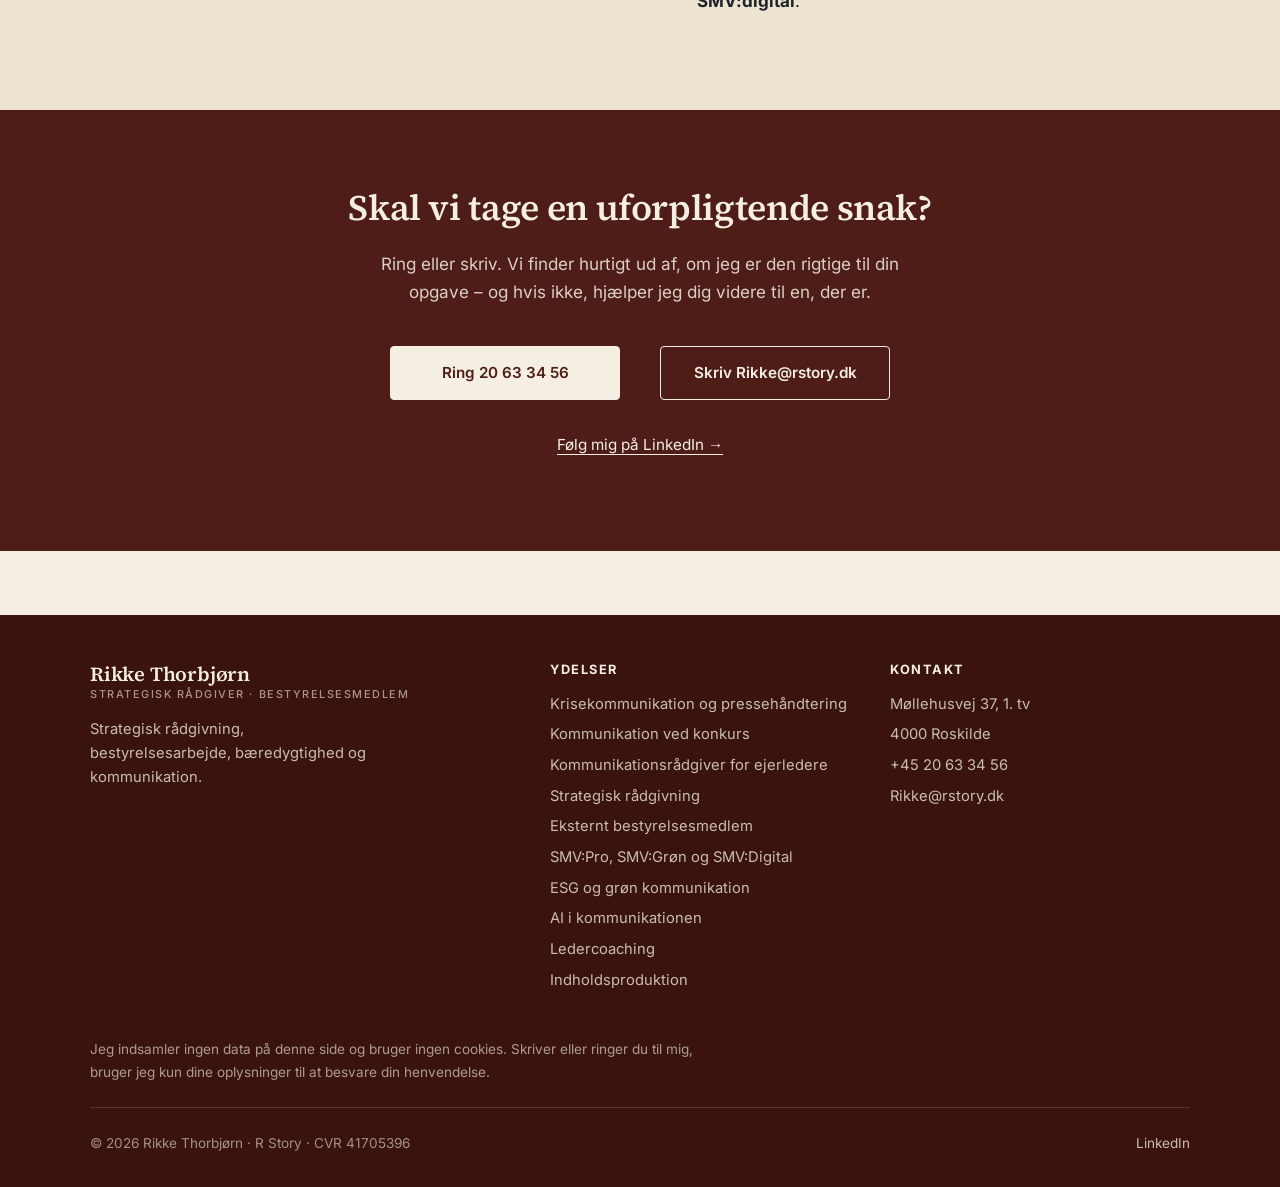
==== commit bd7a75da: "grøn fjernes" ====
--- a/index.html
+++ b/index.html
@@ -276,7 +276,7 @@
         <h2>Fortæl om din virksomheds grønne omstilling – troværdigt</h2>
       </div>
       <div>
-        <p>Siden 2016 har jeg arbejdet med kommunikation om bæredygtighed, blandt andet i et større forsyningsselskab, hvor jeg havde ansvaret for kommunikationen om rent drikkevand, grøn fjernvarme og genanvendelse.</p>
+        <p>Siden 2016 har jeg arbejdet med kommunikation om bæredygtighed, blandt andet i et større forsyningsselskab, hvor jeg havde ansvaret for kommunikationen om rent drikkevand, fjernvarme og genanvendelse.</p>
         <p>Jeg hjælper dig med at forankre ESG i strategien og kommunikere om det, så dine indsatser kan fungere som løftestang for din virksomhed.</p>
         <p>Fra 27. september 2026 gælder skærpede regler for grønne udsagn. Se <a href="https://forbrugerombudsmanden.dk/publikationer/retningslinjer-og-vejledninger/vejledninger-longreads/20260904-virksomheders-miljoemarkedsfoering-forbrugerombudsmandens-anbefalinger" target="_blank" rel="noopener" style="color:var(--burgundy); text-underline-offset:3px;">Forbrugerombudsmandens nye anbefalinger</a>.</p>
       </div>
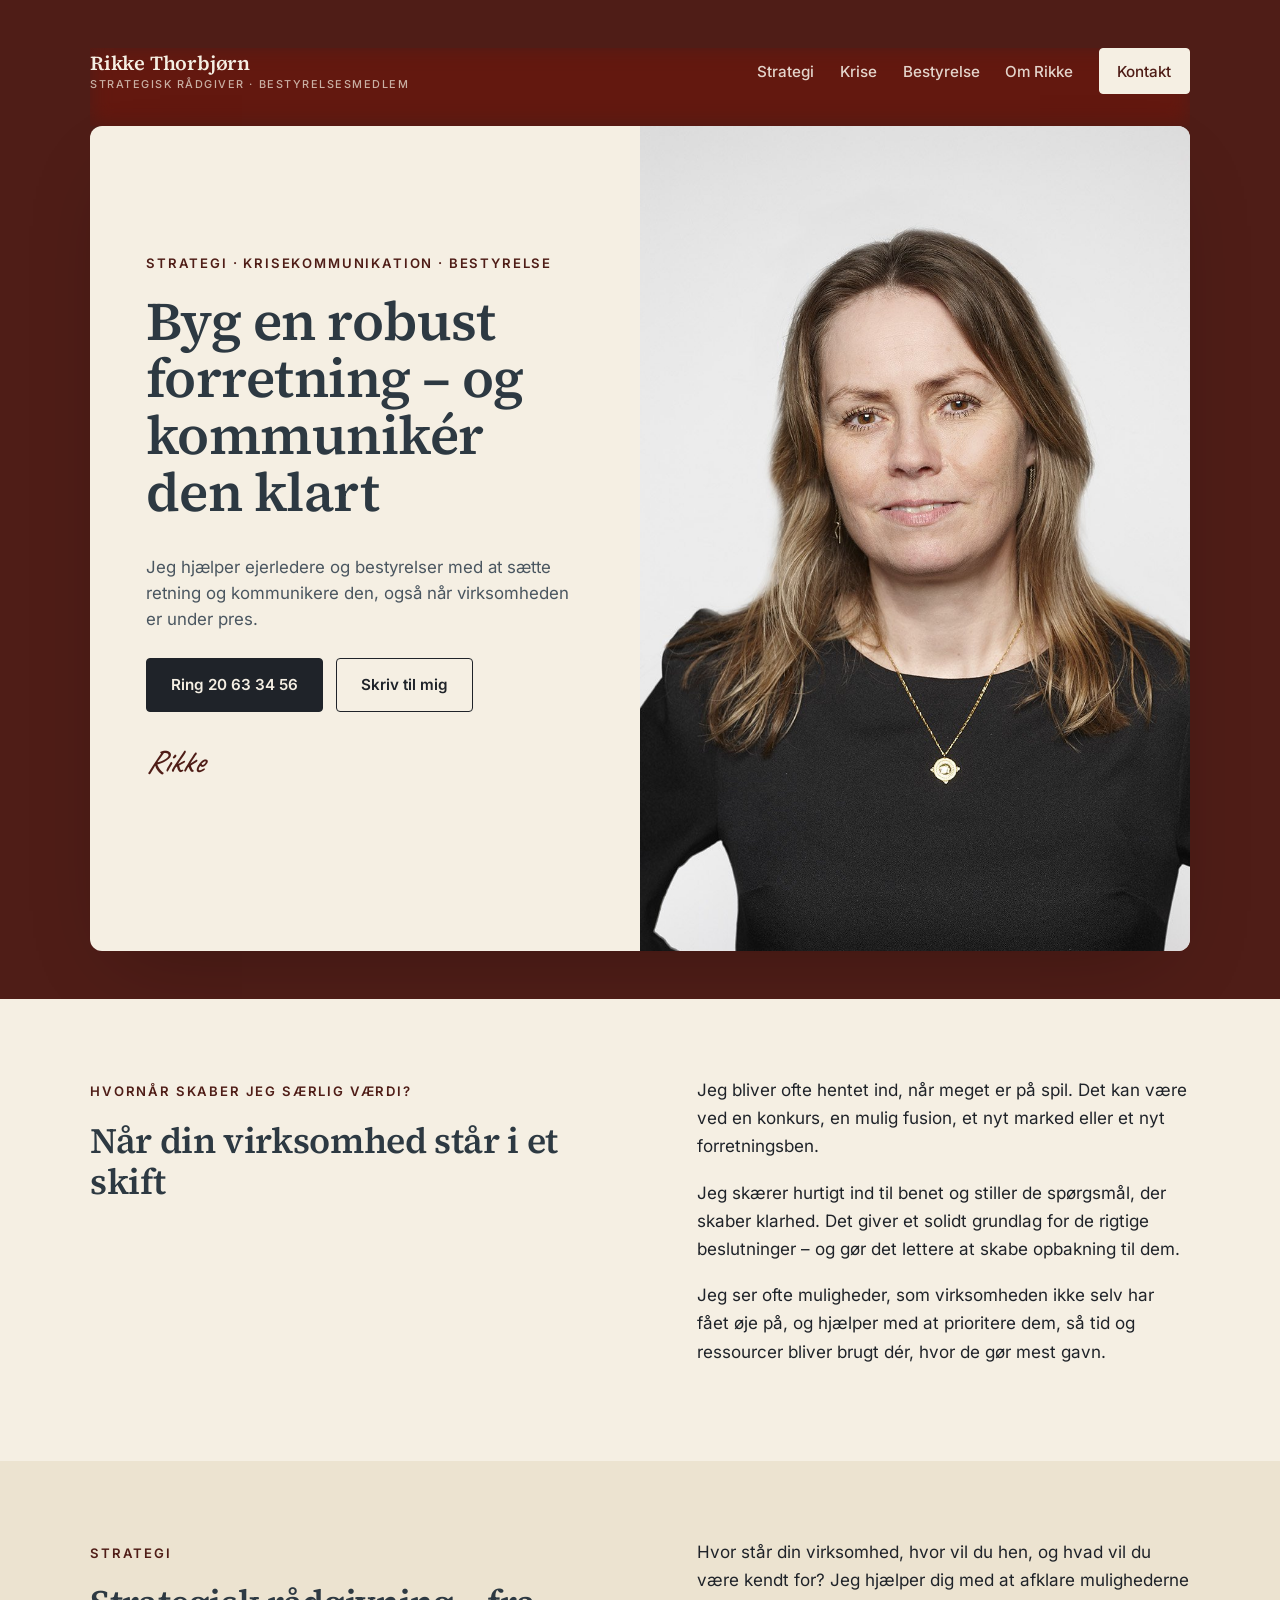
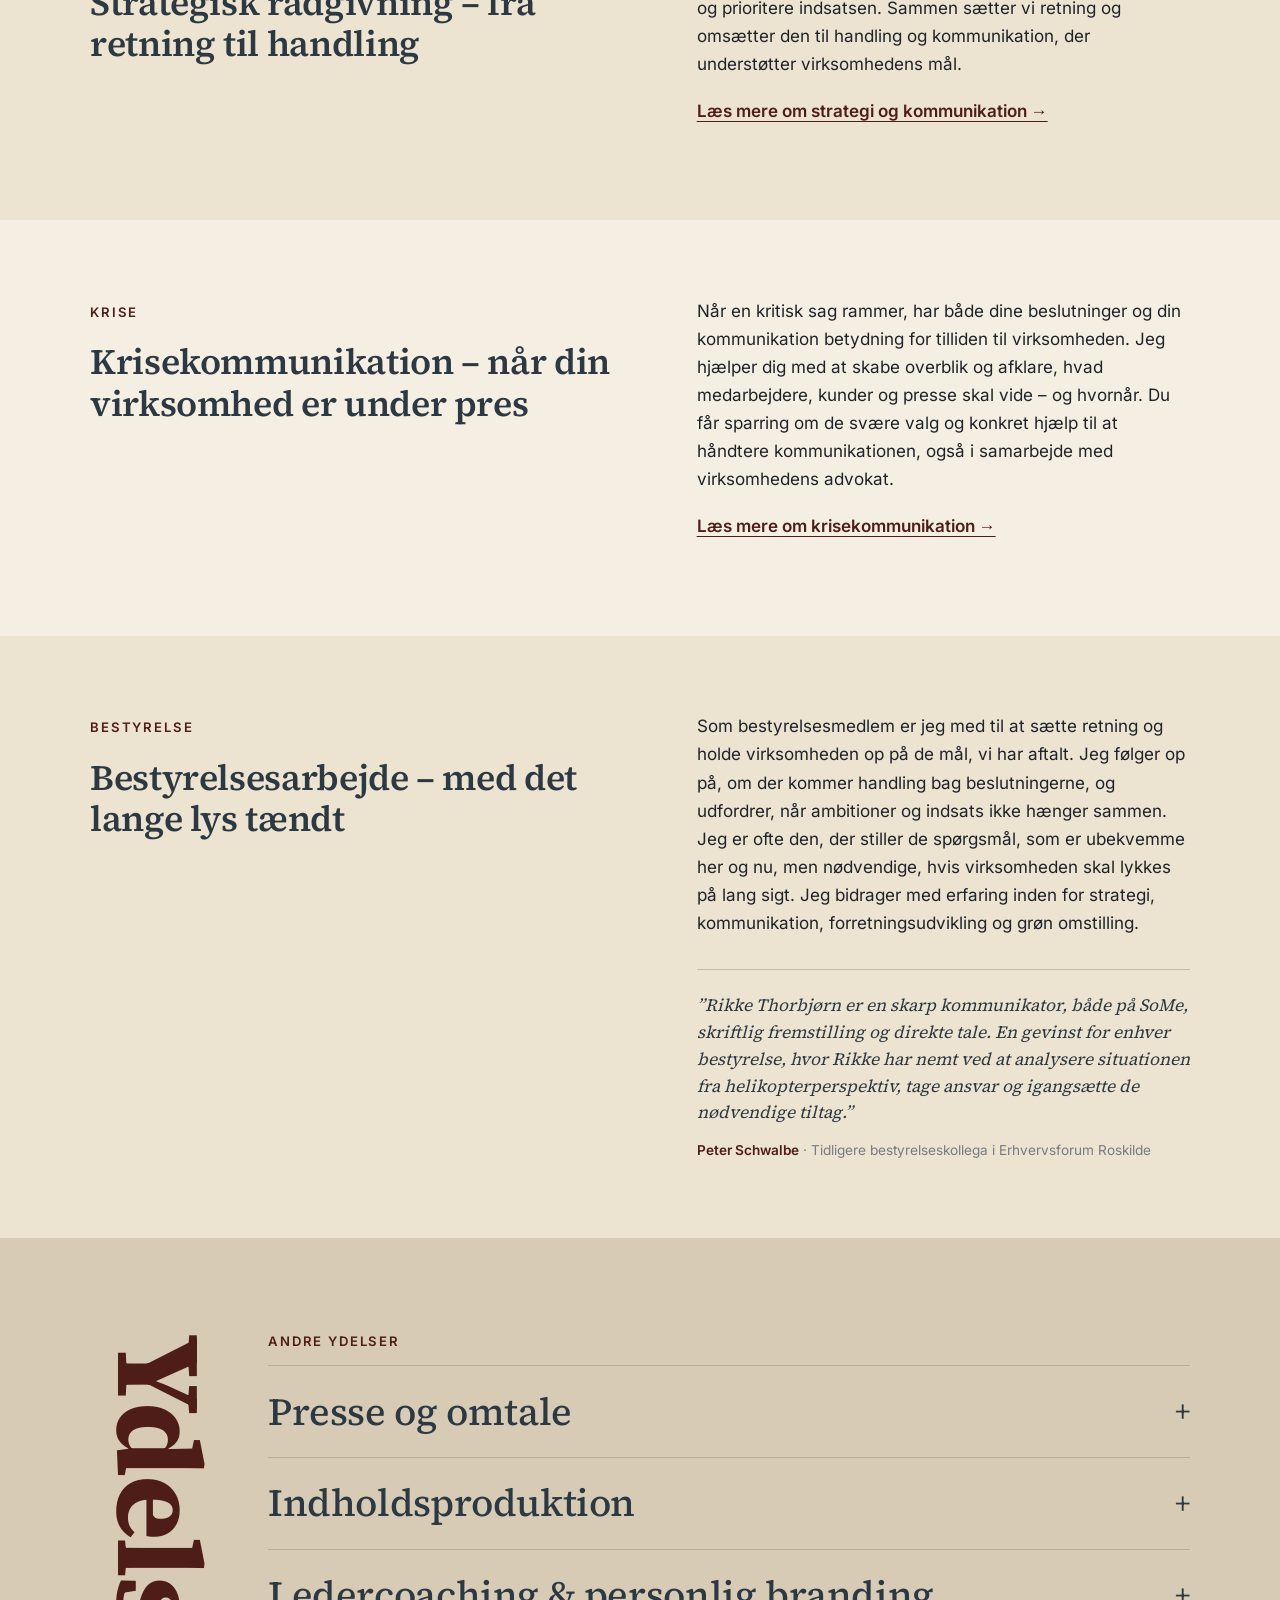
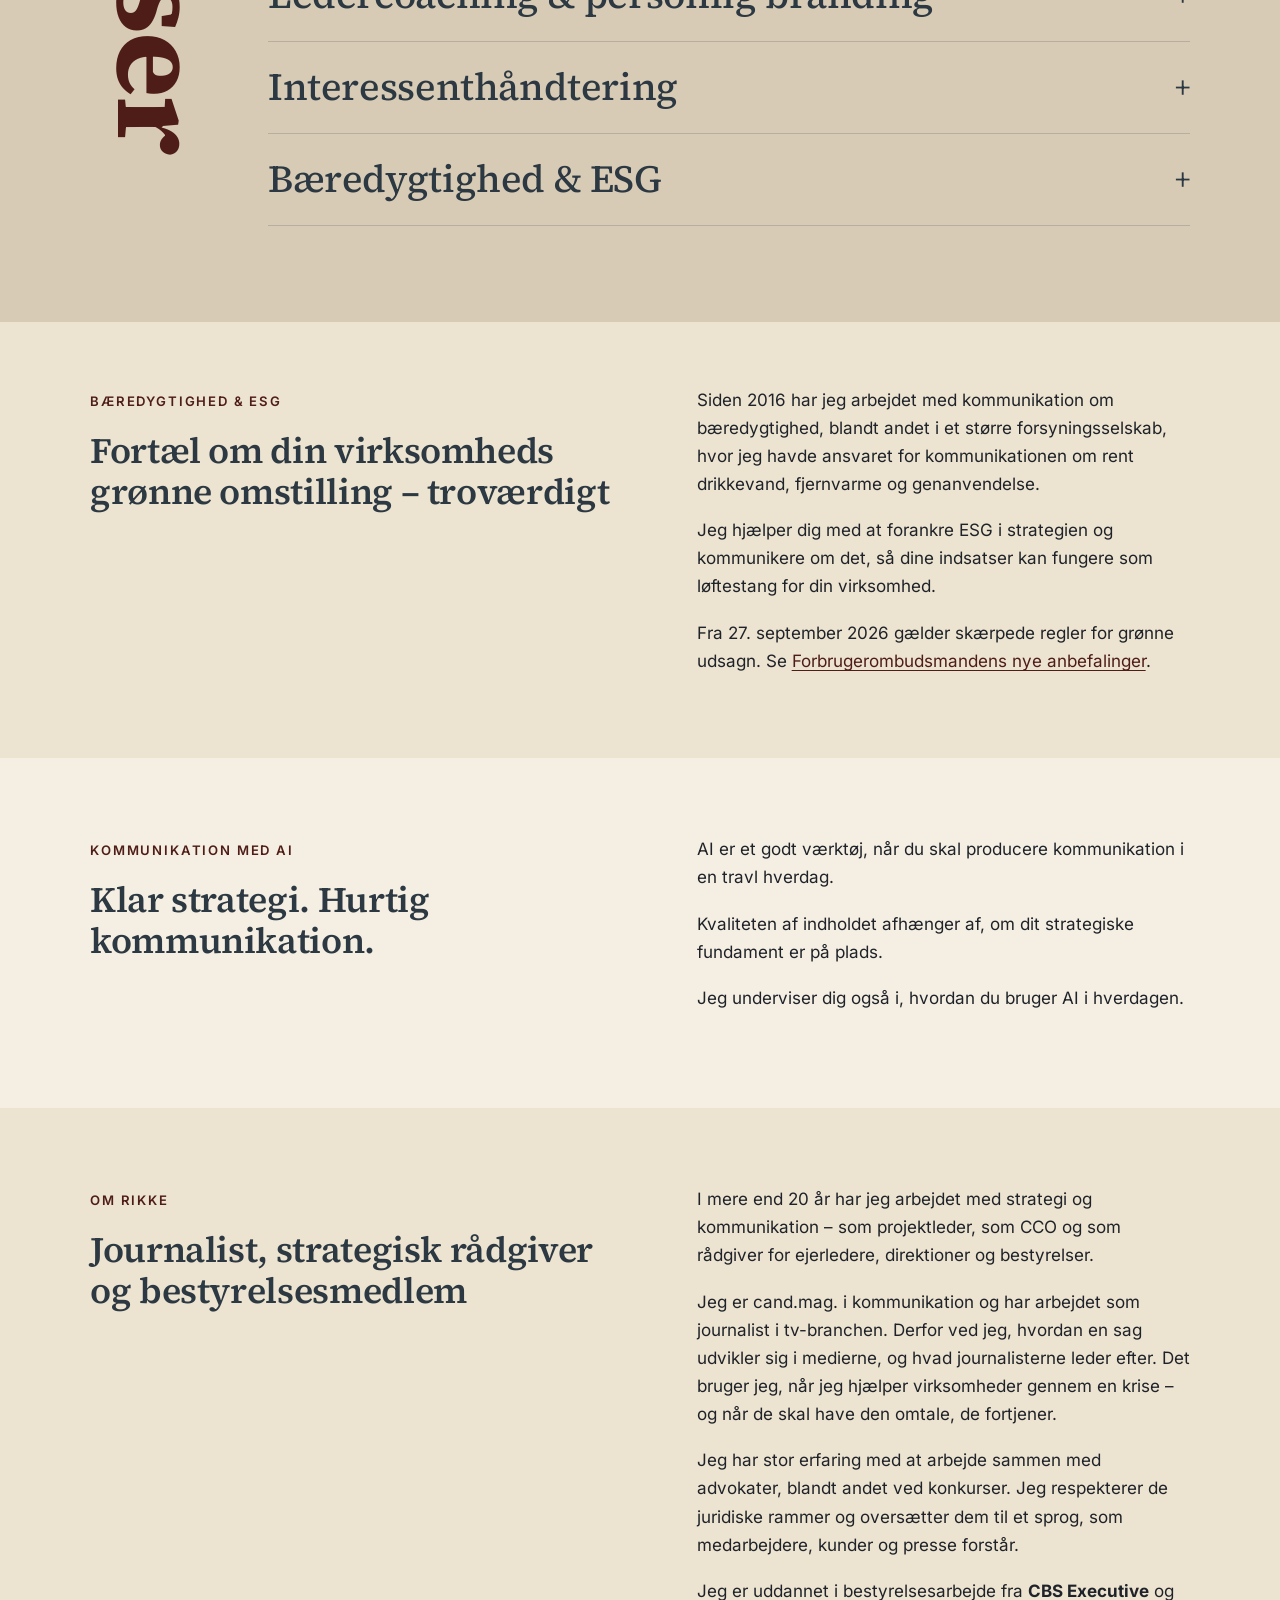
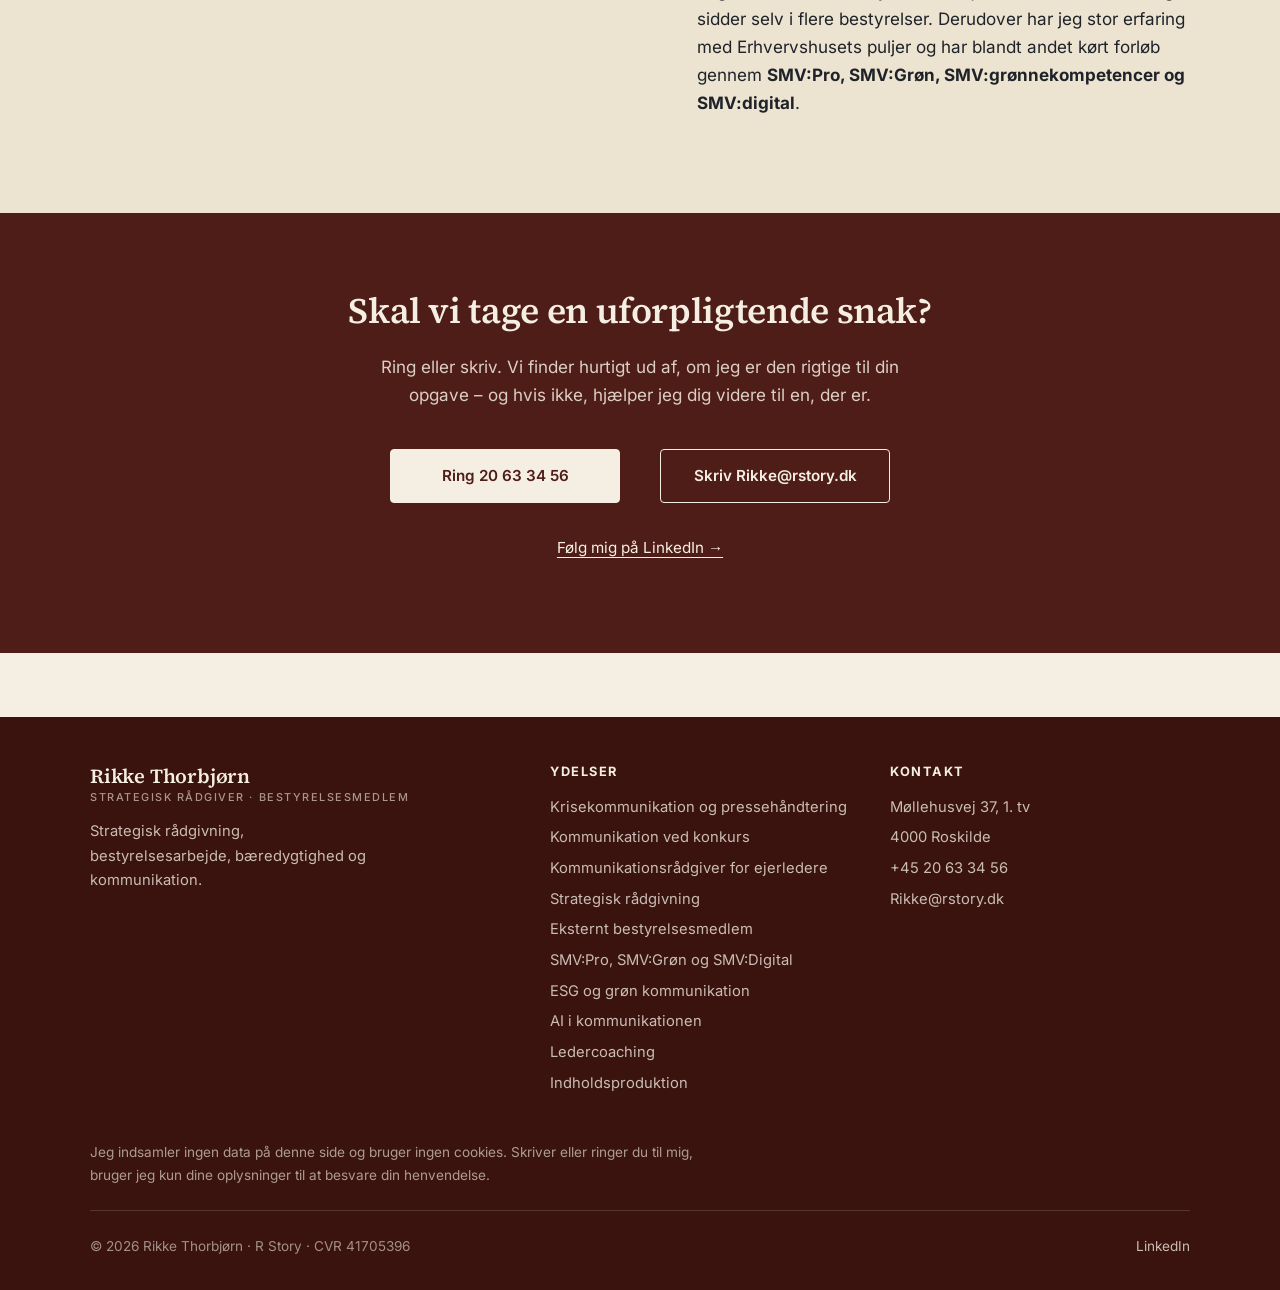
==== commit 334c3700: "søndag" ====
--- a/index.html
+++ b/index.html
@@ -160,6 +160,7 @@
       <div>
         <p>Jeg bliver ofte hentet ind, når meget er på spil. Det kan være ved en konkurs, en mulig fusion, et nyt marked eller et nyt forretningsben.</p>
         <p>Jeg skærer hurtigt ind til benet og stiller de spørgsmål, der skaber klarhed. Det giver et solidt grundlag for de rigtige beslutninger – og gør det lettere at skabe opbakning til dem.</p>
+        <p>Jeg ser ofte muligheder, som virksomheden ikke selv har fået øje på, og hjælper med at prioritere dem, så tid og ressourcer bliver brugt dér, hvor de gør mest gavn.</p>
       </div>
     </div>
   </section>
